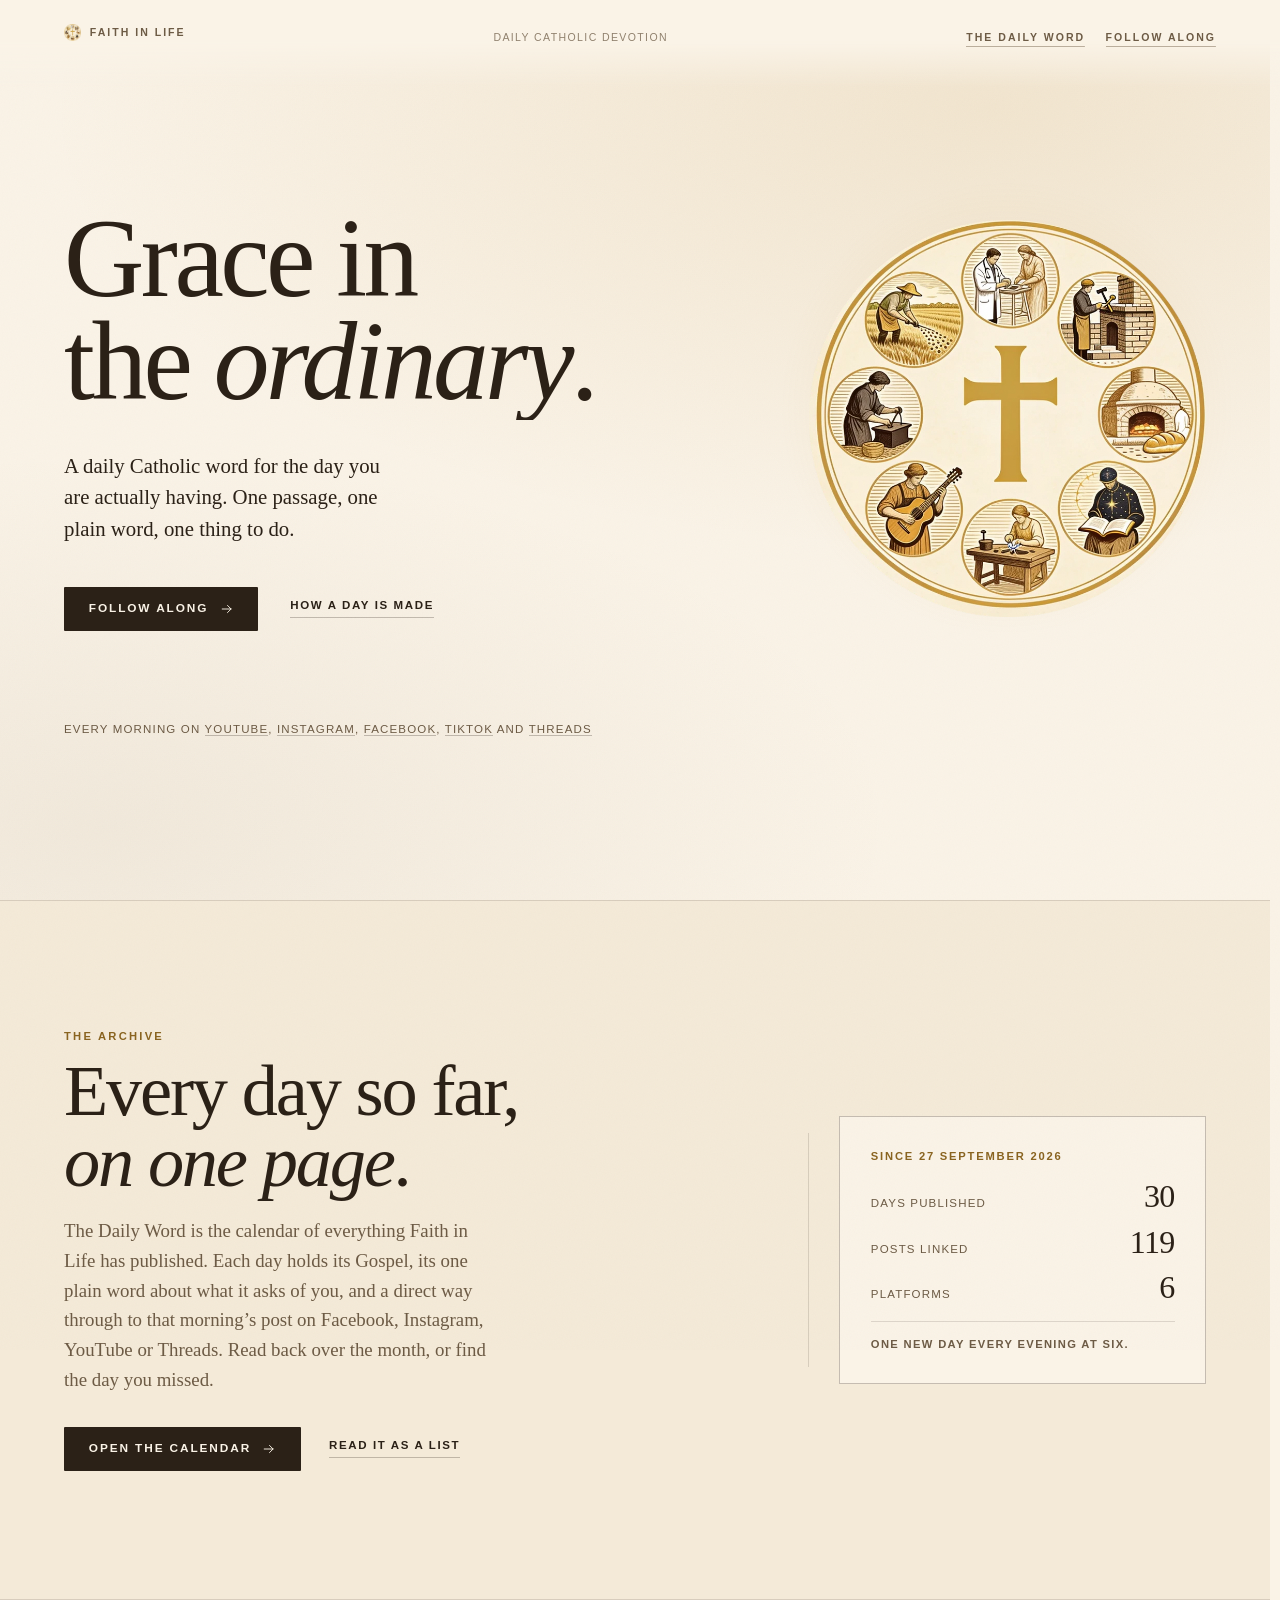
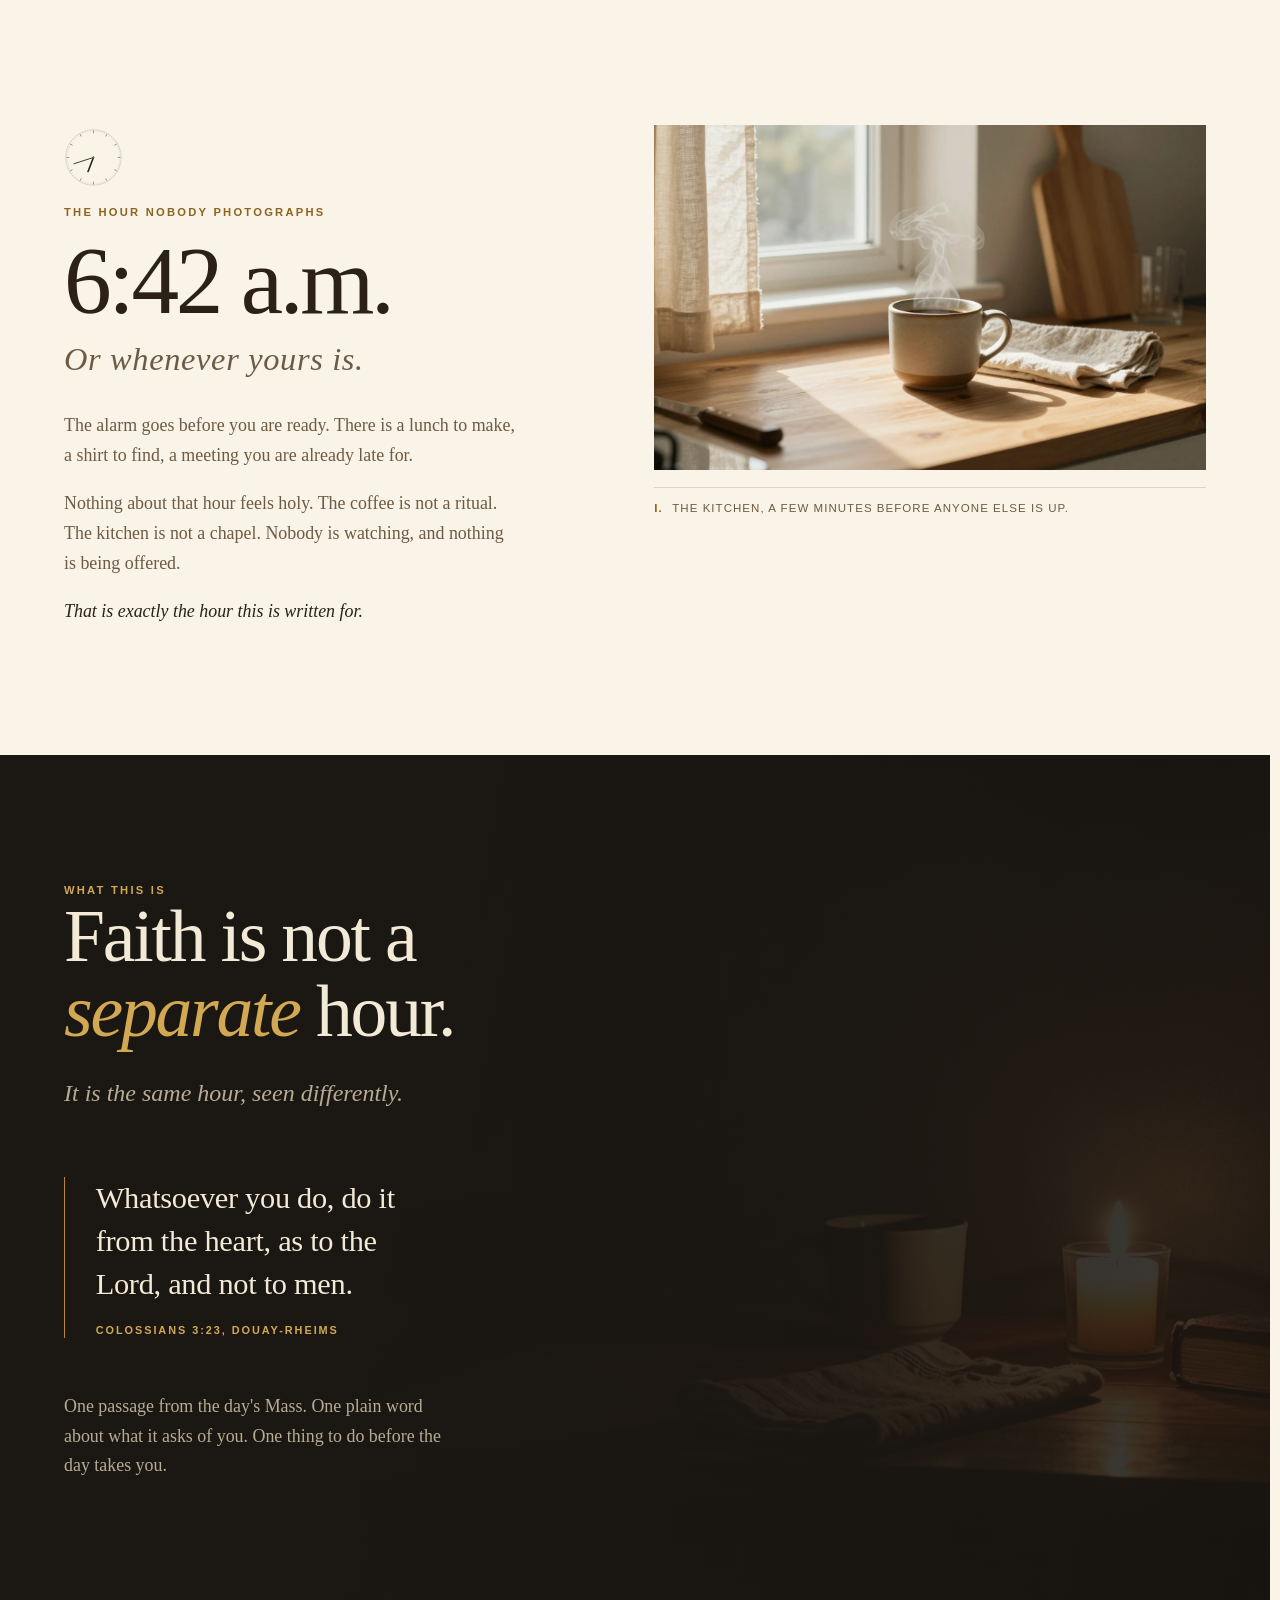
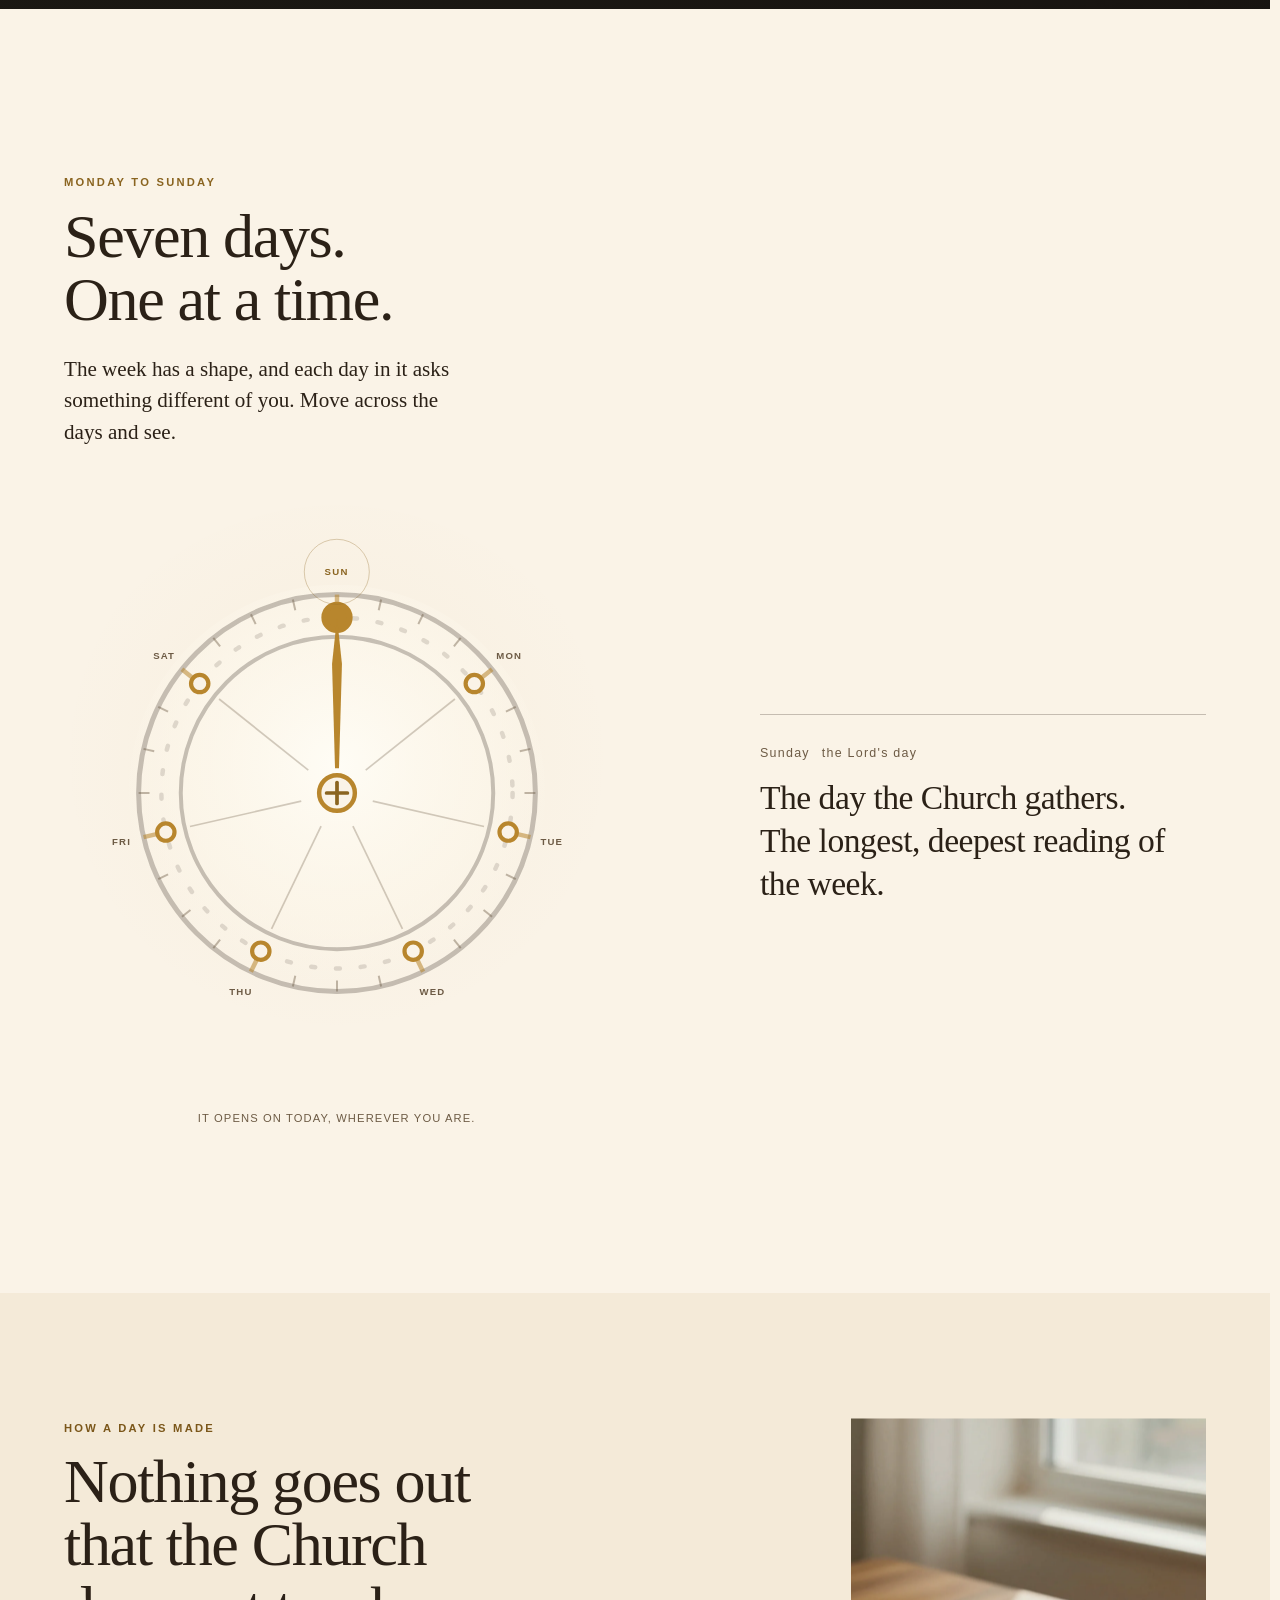
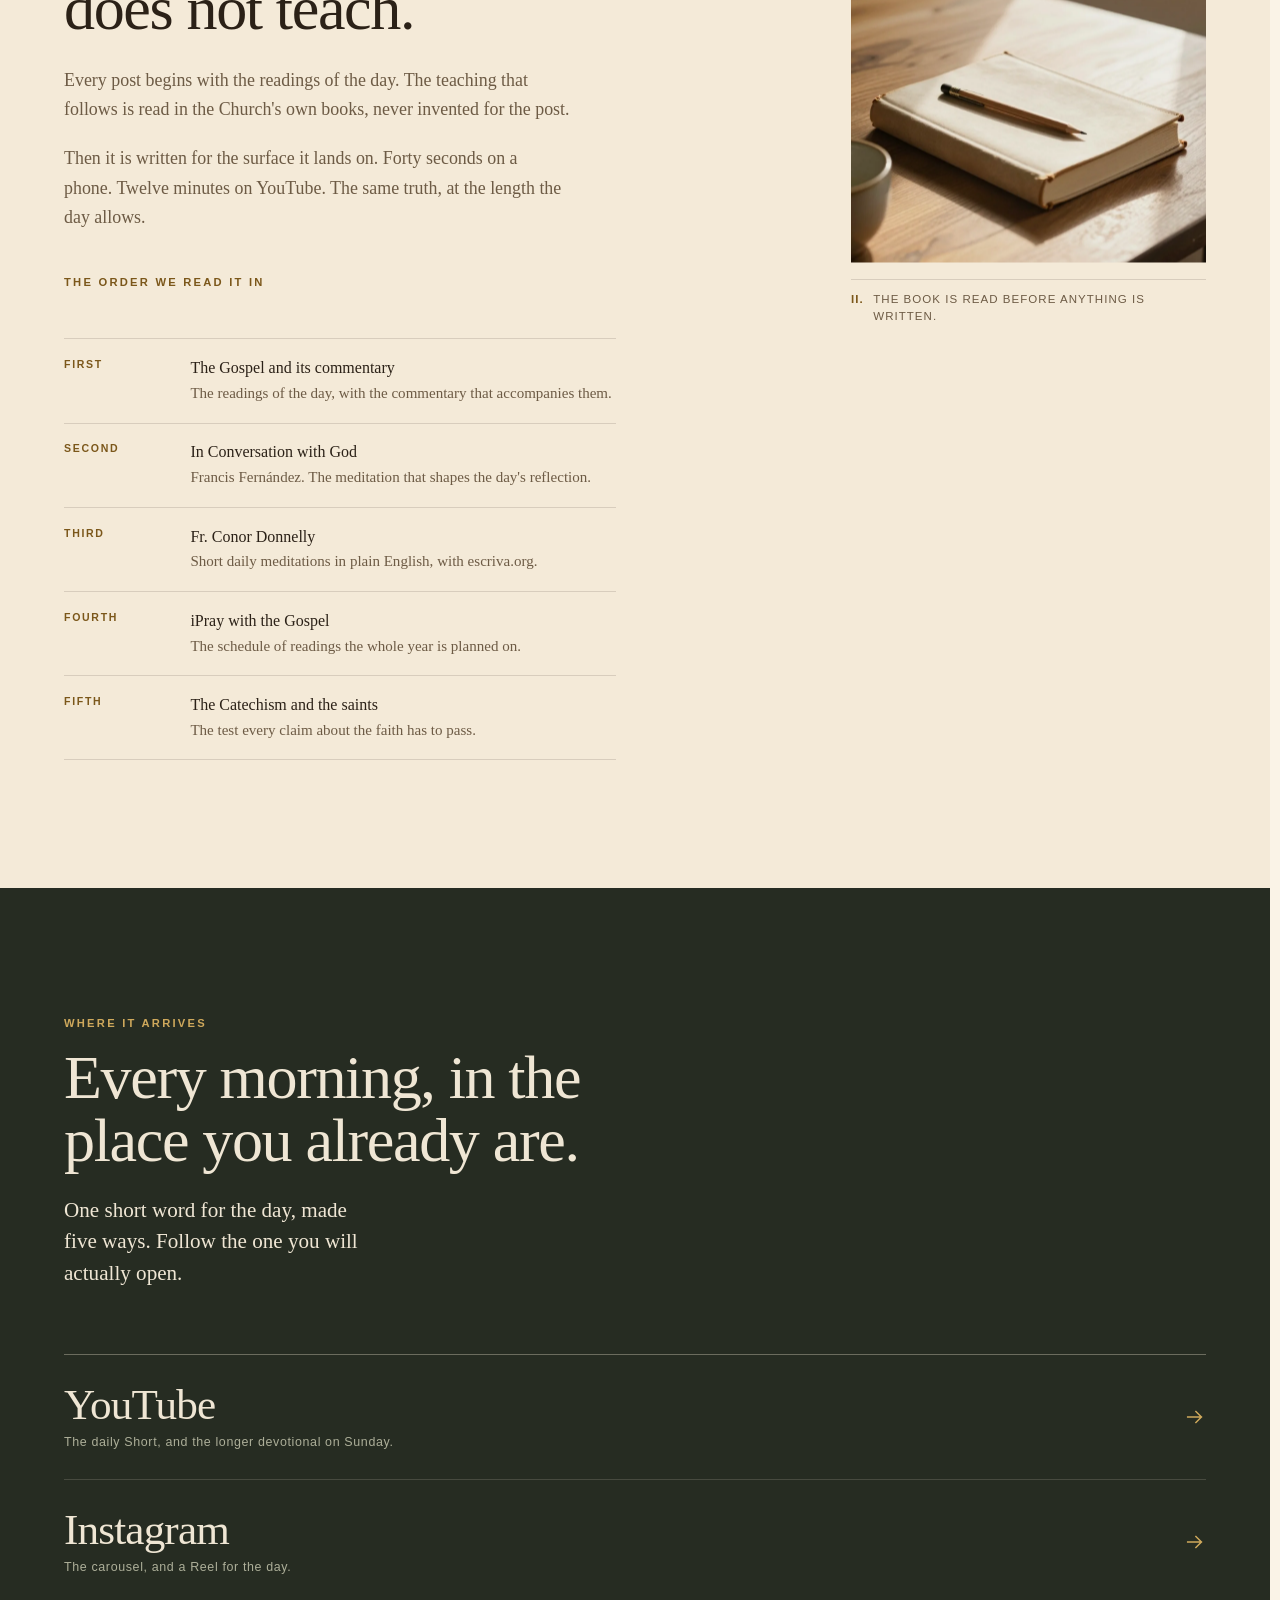
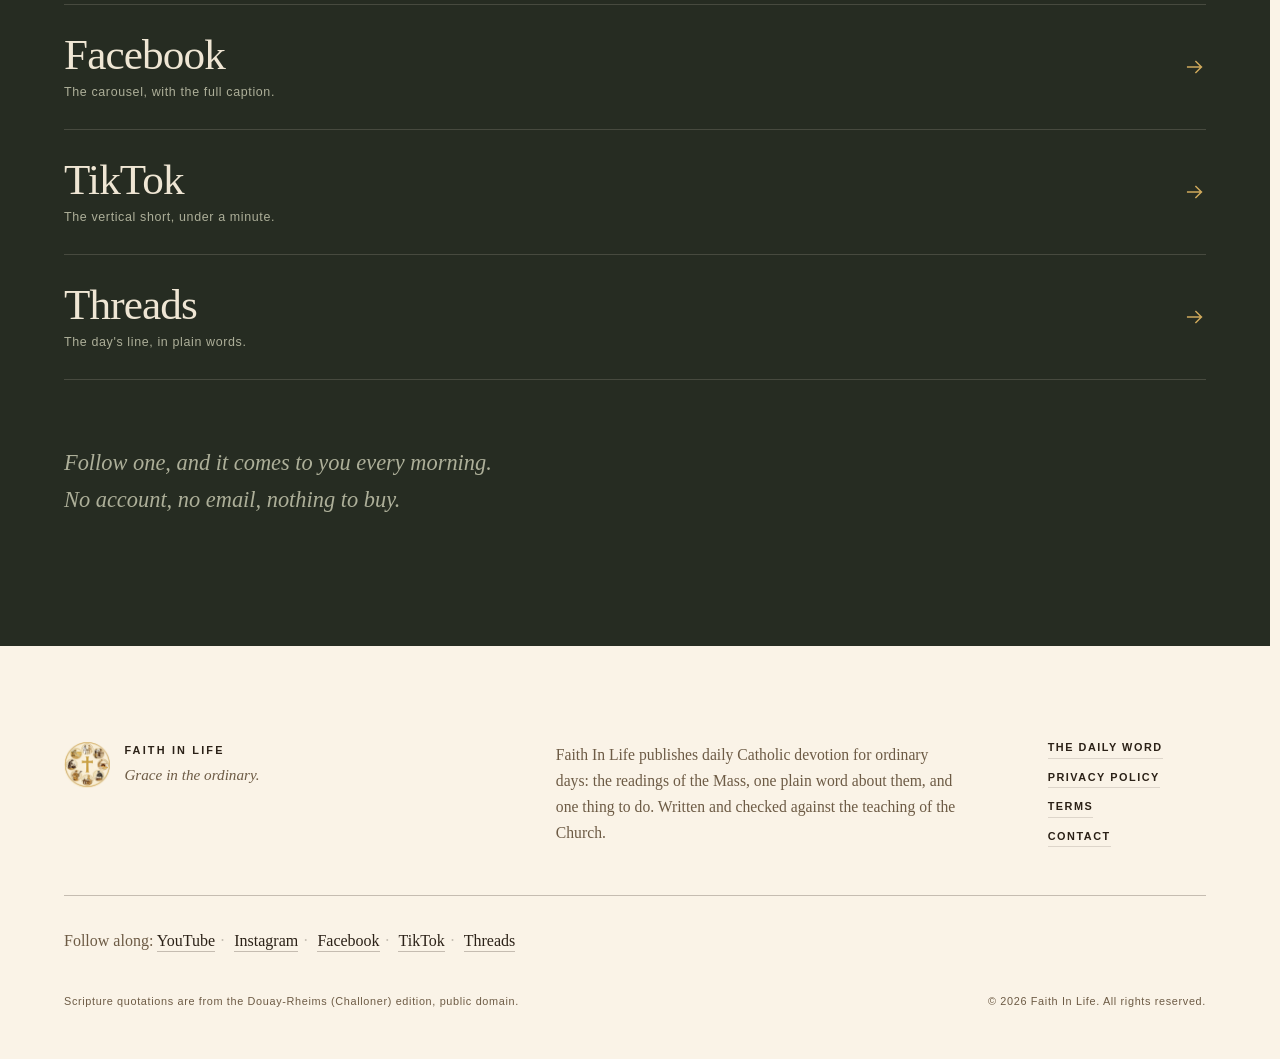
==== index.html @ 42c840c9 "Refresh The Daily Word archive" ====
<!DOCTYPE html>
<html lang="en">
<head>
<meta charset="utf-8">
<meta name="viewport" content="width=device-width, initial-scale=1">
<title>Faith In Life — Grace in the ordinary</title>
<meta name="description" content="Faith In Life publishes daily Catholic devotion for ordinary days: one passage from the Mass, one plain word about it, and one thing to do. On YouTube, Instagram, Facebook, TikTok and Threads.">
<link rel="canonical" href="https://faithinlife.netlify.app/">
<meta name="theme-color" content="#faf3e7">
<meta name="color-scheme" content="light">

<meta property="og:type" content="website">
<meta property="og:site_name" content="Faith In Life">
<meta property="og:title" content="Faith In Life — Grace in the ordinary">
<meta property="og:description" content="One passage from the day's Mass, one plain word about it, one thing to do before the day takes you.">
<meta property="og:url" content="https://faithinlife.netlify.app/">
<meta property="og:image" content="https://faithinlife.netlify.app/assets/og.jpg">
<meta property="og:image:width" content="1200">
<meta property="og:image:height" content="630">
<meta property="og:image:alt" content="A stoneware mug on a wooden kitchen counter at first light.">
<meta name="twitter:card" content="summary_large_image">

<link rel="icon" href="assets/seal-64.png" sizes="64x64" type="image/png">
<link rel="apple-touch-icon" href="assets/apple-touch-180.png">

<link rel="stylesheet" href="scrollcraft.css">
<link rel="stylesheet" href="site.css?v=8">

<script type="application/ld+json">
{
  "@context": "https://schema.org",
  "@type": "Organization",
  "name": "Faith In Life",
  "url": "https://faithinlife.netlify.app/",
  "description": "Daily Catholic devotional content: one passage from the Mass, one plain word about it, and one thing to do.",
  "email": "catholicfaithinlife@gmail.com",
  "slogan": "Grace in the ordinary.",
  "sameAs": [
    "https://www.youtube.com/@faithinlife-u2r5i",
    "https://www.instagram.com/catholicfaithinlife",
    "https://www.facebook.com/1256469087558927",
    "https://www.tiktok.com/@faithinlife76",
    "https://www.threads.com/@catholicfaithinlife"
  ]
}
</script>
<noscript><style id="no-js-fallback">[data-sc-in],[data-sc-stagger] > *{opacity:1 !important;transform:none !important}</style></noscript>
</head>
<body>

<a class="skip" href="#main">Skip to the content</a>

<!-- seal, defined once ---------------------------------------------------- -->
<svg width="0" height="0" aria-hidden="true" focusable="false" style="position:absolute">
  <defs>
    <symbol id="fil-arrow" viewBox="0 0 24 24">
      <path d="M4 12h15M13 6l6 6-6 6" fill="none" stroke="currentColor" stroke-width="1.6" stroke-linecap="square"/>
    </symbol>
  </defs>
</svg>

<!-- folio ----------------------------------------------------------------- -->
<header class="folio">
  <a class="folio__mark" href="#top">
    <img src="assets/seal.webp" width="768" height="768" alt="" decoding="async">
    Faith in Life
  </a>
  <p class="folio__chapter" aria-live="polite">
    <span data-chnum></span>
    <span data-chname>Daily Catholic devotion</span>
  </p>
  <div class="folio__links">
    <a class="folio__cta" href="archive.html">The Daily Word</a>
    <a class="folio__cta" href="#channels">Follow along</a>
  </div>
</header>

<div class="sc-grain" aria-hidden="true"></div>

<main id="main">

  <!-- ============================================ title page ============= -->
  <section class="title" id="top" data-chapter data-chnum="" data-chname="Daily Catholic devotion" data-ground="paper">

    <div class="title__inner">
      <h1>
        <span class="ln"><span>Grace in</span></span>
        <span class="ln"><span>the <em>ordinary</em>.</span></span>
      </h1>
      <p class="title__lede">A daily Catholic word for the day you are actually having. One passage, one plain word, one thing to do.</p>
      <div class="title__acts">
        <a class="btn" href="#channels">Follow along
          <svg viewBox="0 0 24 24" aria-hidden="true"><use href="#fil-arrow"/></svg>
        </a>
        <a class="link" href="#made">How a day is made</a>
      </div>
      <p class="title__foot">
        Every morning on <a href="https://www.youtube.com/@faithinlife-u2r5i" target="_blank" rel="noopener">YouTube</a>,
        <a href="https://www.instagram.com/catholicfaithinlife" target="_blank" rel="noopener">Instagram</a>,
        <a href="https://www.facebook.com/1256469087558927" target="_blank" rel="noopener">Facebook</a>,
        <a href="https://www.tiktok.com/@faithinlife76" target="_blank" rel="noopener">TikTok</a>
        and <a href="https://www.threads.com/@catholicfaithinlife" target="_blank" rel="noopener">Threads</a>
      </p>
    <div class="seal" aria-hidden="true">
      <img src="assets/seal.webp" width="768" height="768" alt="" decoding="async">
    </div>
    </div>
  </section>

  <!-- ============================================ the daily word ========= -->
  <section class="ch arch-band" id="dailyword" data-chapter data-chnum="" data-chname="The Daily Word" data-ground="paper">
    <div class="wrap">
      <div class="arch-band__grid">
        <div class="arch-band__copy">
          <p class="eyebrow">The archive</p>
          <h2 class="arch-band__title">Every day so far,<br><em>on one page</em>.</h2>
          <p class="arch-band__lede">
            The Daily Word is the calendar of everything Faith in Life has published.
            Each day holds its Gospel, its one plain word about what it asks of you, and a
            direct way through to that morning&rsquo;s post on Facebook, Instagram, YouTube or
            Threads. Read back over the month, or find the day you missed.
          </p>
          <div class="arch-band__acts">
            <a class="btn" href="archive.html">Open the calendar
              <svg viewBox="0 0 24 24" aria-hidden="true"><use href="#fil-arrow"/></svg>
            </a>
            <a class="link" href="archive.html#list">Read it as a list</a>
          </div>
        </div>
        <aside class="arch-band__card" aria-label="The Daily Word at a glance">
          <p class="arch-band__cardtop">Since 27 September 2026</p>
          <dl class="arch-band__stats">
            <div><dt>Days published</dt><dd data-arch-days>30</dd></div>
            <div><dt>Posts linked</dt><dd data-arch-posts>119</dd></div>
            <div><dt>Platforms</dt><dd>6</dd></div>
          </dl>
          <p class="arch-band__cardfoot">One new day every evening at six.</p>
        </aside>
      </div>
    </div>
  </section>

  <!-- ============================================ I · the morning ======== -->
  <section class="ch ch1 ch--paper" id="morning" data-sc-act="flow" data-chapter data-chnum="I" data-chname="The morning" data-ground="paper">
    <div class="wrap">
      <div class="grid">
        <div class="ch1__copy">
          <div class="ch1__clock" data-sc-in>
            <svg class="clock" viewBox="0 0 100 100" role="img" aria-label="A clock showing twenty-two minutes to seven">
              <circle class="clock__face" cx="50" cy="50" r="47.2"/>
              <g class="clock__ticks">
                <line x1="54.81" y1="4.25" x2="54.58" y2="6.44"/><line x1="59.56" y1="5.01" x2="59.11" y2="7.16"/><line x1="64.21" y1="6.25" x2="63.53" y2="8.34"/><line x1="68.71" y1="7.98" x2="67.82" y2="9.99"/><line x1="77.04" y1="12.79" x2="75.74" y2="14.57"/><line x1="80.78" y1="15.82" x2="79.31" y2="17.45"/><line x1="84.18" y1="19.22" x2="82.55" y2="20.69"/><line x1="87.21" y1="22.96" x2="85.43" y2="24.26"/><line x1="92.02" y1="31.29" x2="90.01" y2="32.18"/><line x1="93.75" y1="35.79" x2="91.66" y2="36.47"/><line x1="94.99" y1="40.44" x2="92.84" y2="40.89"/><line x1="95.75" y1="45.19" x2="93.56" y2="45.42"/><line x1="95.75" y1="54.81" x2="93.56" y2="54.58"/><line x1="94.99" y1="59.56" x2="92.84" y2="59.11"/><line x1="93.75" y1="64.21" x2="91.66" y2="63.53"/><line x1="92.02" y1="68.71" x2="90.01" y2="67.82"/><line x1="87.21" y1="77.04" x2="85.43" y2="75.74"/><line x1="84.18" y1="80.78" x2="82.55" y2="79.31"/><line x1="80.78" y1="84.18" x2="79.31" y2="82.55"/><line x1="77.04" y1="87.21" x2="75.74" y2="85.43"/><line x1="68.71" y1="92.02" x2="67.82" y2="90.01"/><line x1="64.21" y1="93.75" x2="63.53" y2="91.66"/><line x1="59.56" y1="94.99" x2="59.11" y2="92.84"/><line x1="54.81" y1="95.75" x2="54.58" y2="93.56"/><line x1="45.19" y1="95.75" x2="45.42" y2="93.56"/><line x1="40.44" y1="94.99" x2="40.89" y2="92.84"/><line x1="35.79" y1="93.75" x2="36.47" y2="91.66"/><line x1="31.29" y1="92.02" x2="32.18" y2="90.01"/><line x1="22.96" y1="87.21" x2="24.26" y2="85.43"/><line x1="19.22" y1="84.18" x2="20.69" y2="82.55"/><line x1="15.82" y1="80.78" x2="17.45" y2="79.31"/><line x1="12.79" y1="77.04" x2="14.57" y2="75.74"/><line x1="7.98" y1="68.71" x2="9.99" y2="67.82"/><line x1="6.25" y1="64.21" x2="8.34" y2="63.53"/><line x1="5.01" y1="59.56" x2="7.16" y2="59.11"/><line x1="4.25" y1="54.81" x2="6.44" y2="54.58"/><line x1="4.25" y1="45.19" x2="6.44" y2="45.42"/><line x1="5.01" y1="40.44" x2="7.16" y2="40.89"/><line x1="6.25" y1="35.79" x2="8.34" y2="36.47"/><line x1="7.98" y1="31.29" x2="9.99" y2="32.18"/><line x1="12.79" y1="22.96" x2="14.57" y2="24.26"/><line x1="15.82" y1="19.22" x2="17.45" y2="20.69"/><line x1="19.22" y1="15.82" x2="20.69" y2="17.45"/><line x1="22.96" y1="12.79" x2="24.26" y2="14.57"/><line x1="31.29" y1="7.98" x2="32.18" y2="9.99"/><line x1="35.79" y1="6.25" x2="36.47" y2="8.34"/><line x1="40.44" y1="5.01" x2="40.89" y2="7.16"/><line x1="45.19" y1="4.25" x2="45.42" y2="6.44"/>
              </g>
              <g class="clock__majors">
                <line x1="50.00" y1="4.00" x2="50.00" y2="8.80"/><line x1="73.00" y1="10.16" x2="70.60" y2="14.32"/><line x1="89.84" y1="27.00" x2="85.68" y2="29.40"/><line x1="96.00" y1="50.00" x2="91.20" y2="50.00"/><line x1="89.84" y1="73.00" x2="85.68" y2="70.60"/><line x1="73.00" y1="89.84" x2="70.60" y2="85.68"/><line x1="50.00" y1="96.00" x2="50.00" y2="91.20"/><line x1="27.00" y1="89.84" x2="29.40" y2="85.68"/><line x1="10.16" y1="73.00" x2="14.32" y2="70.60"/><line x1="4.00" y1="50.00" x2="8.80" y2="50.00"/><line x1="10.16" y1="27.00" x2="14.32" y2="29.40"/><line x1="27.00" y1="10.16" x2="29.40" y2="14.32"/>
              </g>
              <line class="clock__hour" x1="50" y1="50" x2="40.86" y2="73.81"/>
              <line class="clock__min" x1="50" y1="50" x2="17.19" y2="60.66"/>
              <circle class="clock__pin" cx="50" cy="50" r="1.5"/>
            </svg>
          </div>
          <p class="eyebrow" data-sc-in>The hour nobody photographs</p>
          <h2>6:42 a.m.<small>Or whenever yours is.</small></h2>
          <div class="ch1__body prose" data-sc-in data-sc-stagger="90">
            <p>The alarm goes before you are ready. There is a lunch to make, a shirt to find, a meeting you are already late for.</p>
            <p>Nothing about that hour feels holy. The coffee is not a ritual. The kitchen is not a chapel. Nobody is watching, and nothing is being offered.</p>
            <p><strong>That is exactly the hour this is written for.</strong></p>
          </div>
        </div>

        <figure class="ch1__fig" data-sc-in>
          <div class="plate plate--wide" data-sc-parallax="-0.06">
            <img src="assets/ch1-morning.webp" alt="A stoneware mug of coffee on a worn wooden kitchen counter at first light, a folded linen cloth beside it." width="1920" height="1080" loading="lazy" decoding="async">
          </div>
          <figcaption><b>i.</b> The kitchen, a few minutes before anyone else is up.</figcaption>
        </figure>
      </div>
    </div>
  </section>

  <!-- ============================================ II · the turn ========== -->
  <section class="ch ch--ink ch2" id="turn" data-chapter data-chnum="II" data-chname="The turn" data-ground="ink">
    <div class="ch2__bg" aria-hidden="true">
      <img class="ch2__still" src="assets/ch2-night.webp" width="1600" height="900" alt="" decoding="async">
      <video class="ch2__loop" autoplay muted loop playsinline preload="metadata"
             poster="assets/ch2-night.webp" tabindex="-1">
        <source src="assets/ch2-night.mp4" type="video/mp4">
      </video>
    </div>
    <div class="wrap">
      <div class="ch2__inner">
        <p class="eyebrow" data-sc-in>What this is</p>
        <h2 data-sc-in>Faith is not a <em>separate</em> hour.</h2>
        <p class="ch2__turn" data-sc-in>It is the same hour, seen differently.</p>

        <blockquote data-sc-in>
          <p>Whatsoever you do, do it from the heart, as to the Lord, and not to men.</p>
          <cite>Colossians 3:23, Douay-Rheims</cite>
        </blockquote>

        <p class="ch2__what" data-sc-in>One passage from the day's Mass. One plain word about what it asks of you. One thing to do before the day takes you.</p>
      </div>
    </div>
  </section>

  <!-- ============================================ III · the week (peak) === -->
  <section class="ch3" id="week" data-chapter data-chnum="III" data-chname="The week" data-ground="paper">
    <div class="wrap">
      <div class="ch3__head">
        <p class="eyebrow" data-sc-in>Monday to Sunday</p>
        <h2 class="h2" data-sc-in>Seven days. One at a time.</h2>
        <p class="lede" data-sc-in>The week has a shape, and each day in it asks something different of you. Move across the days and see.</p>
      </div>

      <div class="week">
        <div class="rose" data-rose>
          <svg viewBox="0 0 100 100" aria-hidden="true" focusable="false">
            <defs>
              <radialGradient id="rosePaper" cx="50%" cy="43%" r="53%">
                <stop offset="0" stop-color="#fffdf6" stop-opacity="0.97"/>
                <stop offset="0.66" stop-color="#fdf8ec" stop-opacity="0.62"/>
                <stop offset="1" stop-color="#fdf8ec" stop-opacity="0"/>
              </radialGradient>
            </defs>

            <circle cx="50" cy="50" r="42" fill="url(#rosePaper)"/>

            <circle class="rose__ring" cx="50" cy="50" r="40"/>
            <g class="rose__ticks"><line x1="58.90" y1="11.00" x2="58.41" y2="13.15"/><line x1="67.36" y1="13.96" x2="66.40" y2="15.94"/><line x1="74.94" y1="18.73" x2="73.57" y2="20.45"/><line x1="86.04" y1="32.64" x2="84.06" y2="33.60"/><line x1="89.00" y1="41.10" x2="86.85" y2="41.59"/><line x1="90.00" y1="50.00" x2="87.80" y2="50.00"/><line x1="86.04" y1="67.36" x2="84.06" y2="66.40"/><line x1="81.27" y1="74.94" x2="79.55" y2="73.57"/><line x1="74.94" y1="81.27" x2="73.57" y2="79.55"/><line x1="58.90" y1="89.00" x2="58.41" y2="86.85"/><line x1="50.00" y1="90.00" x2="50.00" y2="87.80"/><line x1="41.10" y1="89.00" x2="41.59" y2="86.85"/><line x1="25.06" y1="81.27" x2="26.43" y2="79.55"/><line x1="18.73" y1="74.94" x2="20.45" y2="73.57"/><line x1="13.96" y1="67.36" x2="15.94" y2="66.40"/><line x1="10.00" y1="50.00" x2="12.20" y2="50.00"/><line x1="11.00" y1="41.10" x2="13.15" y2="41.59"/><line x1="13.96" y1="32.64" x2="15.94" y2="33.60"/><line x1="25.06" y1="18.73" x2="26.43" y2="20.45"/><line x1="32.64" y1="13.96" x2="33.60" y2="15.94"/><line x1="41.10" y1="11.00" x2="41.59" y2="13.15"/></g>
            <g class="rose__dayticks"><line x1="50.00" y1="10.00" x2="50.00" y2="13.60"/><line x1="81.27" y1="25.06" x2="78.46" y2="27.30"/><line x1="89.00" y1="58.90" x2="85.49" y2="58.10"/><line x1="67.36" y1="86.04" x2="65.79" y2="82.80"/><line x1="32.64" y1="86.04" x2="34.21" y2="82.80"/><line x1="11.00" y1="58.90" x2="14.51" y2="58.10"/><line x1="18.73" y1="25.06" x2="21.54" y2="27.30"/></g>

            <circle class="rose__inner" cx="50" cy="50" r="31.5"/>
            <g class="rose__spokes"><line x1="50.00" y1="42.60" x2="50.00" y2="19.60"/><line x1="55.79" y1="45.39" x2="73.77" y2="31.05"/><line x1="57.21" y1="51.65" x2="79.64" y2="56.76"/><line x1="53.21" y1="56.67" x2="63.19" y2="77.39"/><line x1="46.79" y1="56.67" x2="36.81" y2="77.39"/><line x1="42.79" y1="51.65" x2="20.36" y2="56.76"/><line x1="44.21" y1="45.39" x2="26.23" y2="31.05"/></g>

            <circle class="rose__track" cx="50" cy="50" r="35.4"/>
            <circle class="rose__arc" data-arc cx="50" cy="50" r="35.4" stroke-dasharray="0 222.42"/>
            <g class="rose__nodes"><circle class="rose__node is-on" data-node="0" cx="50.00" cy="14.60" r="1.75"/><circle class="rose__node" data-node="1" cx="77.68" cy="27.93" r="1.75"/><circle class="rose__node is-on" data-node="2" cx="84.51" cy="57.88" r="1.75"/><circle class="rose__node" data-node="3" cx="65.36" cy="81.89" r="1.75"/><circle class="rose__node" data-node="4" cx="34.64" cy="81.89" r="1.75"/><circle class="rose__node" data-node="5" cx="15.49" cy="57.88" r="1.75"/><circle class="rose__node" data-node="6" cx="22.32" cy="27.93" r="1.75"/></g>

            <g class="rose__hand" data-hand>
              <polygon class="rose__needle" points="50,14.6 51,24 50.4,45 49.6,45 49,24"/>
              <circle class="rose__hub" cx="50" cy="50" r="3.6"/>
              <g class="rose__hubcross">
                <line x1="50" y1="47.9" x2="50" y2="52.1"/>
                <line x1="47.9" y1="50" x2="52.1" y2="50"/>
              </g>
            </g>
          </svg>

          <button class="rose__day" data-day="0" style="left:50.0%;top:5.5%" aria-pressed="false">Sun</button>
          <button class="rose__day" data-day="1" style="left:84.79%;top:22.25%" aria-pressed="false">Mon</button>
          <button class="rose__day" data-day="2" style="left:93.38%;top:59.9%" aria-pressed="false">Tue</button>
          <button class="rose__day" data-day="3" style="left:69.31%;top:90.09%" aria-pressed="false">Wed</button>
          <button class="rose__day" data-day="4" style="left:30.69%;top:90.09%" aria-pressed="false">Thu</button>
          <button class="rose__day" data-day="5" style="left:6.62%;top:59.9%" aria-pressed="false">Fri</button>
          <button class="rose__day" data-day="6" style="left:15.21%;top:22.25%" aria-pressed="false">Sat</button>

        </div>

        <p class="rose__note" data-rose-note>It opens on today, wherever you are.</p>

        <div class="week-row" role="group" aria-label="Day of the week">
          <button data-day="0" aria-pressed="true">Sun</button>
          <button data-day="1" aria-pressed="false">Mon</button>
          <button data-day="2" aria-pressed="false">Tue</button>
          <button data-day="3" aria-pressed="false">Wed</button>
          <button data-day="4" aria-pressed="false">Thu</button>
          <button data-day="5" aria-pressed="false">Fri</button>
          <button data-day="6" aria-pressed="false">Sat</button>
        </div>

        <div class="day">
          <p class="day__name"><span data-day-name>Sunday</span> <span data-day-tag>the Lord's day</span></p>
          <p class="day__line" data-day-line aria-live="polite">The day the Church gathers. The longest, deepest reading of the week.</p>
        </div>
      </div>
    </div>
  </section>

  <!-- ============================================ IV · the making ======== -->
  <section class="ch ch--linen" id="made" data-sc-act="flow" data-chapter data-chnum="IV" data-chname="The making" data-ground="paper">
    <div class="wrap">
      <div class="grid">
        <div class="ch4__copy">
          <p class="eyebrow" data-sc-in>How a day is made</p>
          <h2 class="h2" data-sc-in>Nothing goes out that the Church does not teach.</h2>
          <div class="prose" data-sc-in data-sc-stagger="90" style="margin-top:1.6rem">
            <p>Every post begins with the readings of the day. The teaching that follows is read in the Church's own books, never invented for the post.</p>
            <p>Then it is written for the surface it lands on. Forty seconds on a phone. Twelve minutes on YouTube. The same truth, at the length the day allows.</p>
          </div>

          <h3 class="eyebrow" data-sc-in style="margin-top:2.6rem">The order we read it in</h3>
          <ol class="sources" data-sc-in data-sc-stagger="70">
            <li>
              <span class="ord">First</span>
              <span class="what"><b>The Gospel and its commentary</b><span>The readings of the day, with the commentary that accompanies them.</span></span>
            </li>
            <li>
              <span class="ord">Second</span>
              <span class="what"><b>In Conversation with God</b><span>Francis Fernández. The meditation that shapes the day's reflection.</span></span>
            </li>
            <li>
              <span class="ord">Third</span>
              <span class="what"><b>Fr. Conor Donnelly</b><span>Short daily meditations in plain English, with escriva.org.</span></span>
            </li>
            <li>
              <span class="ord">Fourth</span>
              <span class="what"><b>iPray with the Gospel</b><span>The schedule of readings the whole year is planned on.</span></span>
            </li>
            <li>
              <span class="ord">Fifth</span>
              <span class="what"><b>The Catechism and the saints</b><span>The test every claim about the faith has to pass.</span></span>
            </li>
          </ol>
        </div>

        <figure class="ch4__fig" data-sc-in>
          <div class="plate plate--tall" data-sc-parallax="-0.05">
            <img src="assets/ch4-book.webp" alt="A closed leather-bound book on a wooden table with a ribbon marker and a pencil laid across it." width="1080" height="1350" loading="lazy" decoding="async">
          </div>
          <figcaption><b>ii.</b> The book is read before anything is written.</figcaption>
        </figure>
      </div>
    </div>
  </section>

  <!-- ============================================ V · where it arrives === -->
  <section class="ch ch--olive" id="channels" data-chapter data-chnum="V" data-chname="Channels" data-ground="olive">
    <div class="wrap">
      <p class="eyebrow" data-sc-in>Where it arrives</p>
      <h2 class="h2" data-sc-in>Every morning, in the place you already are.</h2>
      <p class="lede" data-sc-in>One short word for the day, made five ways. Follow the one you will actually open.</p>

      <ul class="channels">
        <li>
          <a href="https://www.youtube.com/@faithinlife-u2r5i" target="_blank" rel="noopener">
            <span class="cname">YouTube</span>
            <svg class="arrow" viewBox="0 0 24 24" aria-hidden="true"><use href="#fil-arrow"/></svg>
            <span class="cwhat">The daily Short, and the longer devotional on Sunday.</span>
          </a>
        </li>
        <li>
          <a href="https://www.instagram.com/catholicfaithinlife" target="_blank" rel="noopener">
            <span class="cname">Instagram</span>
            <svg class="arrow" viewBox="0 0 24 24" aria-hidden="true"><use href="#fil-arrow"/></svg>
            <span class="cwhat">The carousel, and a Reel for the day.</span>
          </a>
        </li>
        <li>
          <a href="https://www.facebook.com/1256469087558927" target="_blank" rel="noopener">
            <span class="cname">Facebook</span>
            <svg class="arrow" viewBox="0 0 24 24" aria-hidden="true"><use href="#fil-arrow"/></svg>
            <span class="cwhat">The carousel, with the full caption.</span>
          </a>
        </li>
        <li>
          <a href="https://www.tiktok.com/@faithinlife76" target="_blank" rel="noopener">
            <span class="cname">TikTok</span>
            <svg class="arrow" viewBox="0 0 24 24" aria-hidden="true"><use href="#fil-arrow"/></svg>
            <span class="cwhat">The vertical short, under a minute.</span>
          </a>
        </li>
        <li>
          <a href="https://www.threads.com/@catholicfaithinlife" target="_blank" rel="noopener">
            <span class="cname">Threads</span>
            <svg class="arrow" viewBox="0 0 24 24" aria-hidden="true"><use href="#fil-arrow"/></svg>
            <span class="cwhat">The day's line, in plain words.</span>
          </a>
        </li>
      </ul>

      <p class="ch5__close" data-sc-in>Follow one, and it comes to you every morning. No account, no email, nothing to buy.</p>
    </div>
  </section>

</main>

<!-- ============================================ colophon ================= -->
<footer class="colophon" data-chapter data-chnum="Colophon" data-chname="" data-ground="paper">
  <div class="wrap">
    <div class="colophon__top">
      <div class="colophon__brand">
        <img src="assets/seal.webp" width="768" height="768" alt="" decoding="async">
        <p>Faith In Life<small>Grace in the ordinary.</small></p>
      </div>
      <p class="colophon__about">Faith In Life publishes daily Catholic devotion for ordinary days: the readings of the Mass, one plain word about them, and one thing to do. Written and checked against the teaching of the Church.</p>
      <nav class="colophon__nav" aria-label="Site">
        <a href="archive.html">The Daily Word</a>
        <a href="https://faithinlife.netlify.app/privacy.html">Privacy Policy</a>
        <a href="https://faithinlife.netlify.app/terms.html">Terms</a>
        <a href="mailto:catholicfaithinlife@gmail.com">Contact</a>
      </nav>
    </div>

    <p class="follow-line">
      Follow along:
      <a href="https://www.youtube.com/@faithinlife-u2r5i" target="_blank" rel="noopener">YouTube</a><span class="sep">·</span>
      <a href="https://www.instagram.com/catholicfaithinlife" target="_blank" rel="noopener">Instagram</a><span class="sep">·</span>
      <a href="https://www.facebook.com/1256469087558927" target="_blank" rel="noopener">Facebook</a><span class="sep">·</span>
      <a href="https://www.tiktok.com/@faithinlife76" target="_blank" rel="noopener">TikTok</a><span class="sep">·</span>
      <a href="https://www.threads.com/@catholicfaithinlife" target="_blank" rel="noopener">Threads</a>
    </p>

    <div class="fine">
      <p>Scripture quotations are from the Douay-Rheims (Challoner) edition, public domain.</p>
      <p>© 2026 Faith In Life. All rights reserved.</p>
    </div>
  </div>
</footer>

<script src="scrollcraft.js"></script>
<script src="site.js?v=8"></script>
</body>
</html>
---- scrollcraft.css ----
/* ============================================================================
   scrollcraft.css: the taste floor
   ----------------------------------------------------------------------------
   Two layers, and the split matters:

     TOKENS   what you override per brand. Colour roles, the type ramp, the
              spacing scale, elevation, motion. A brand is ~12 values.
     DEVICES  what the engine drives. Do not restyle these to taste; they are
              the mechanism. Style your own markup instead.

   Nothing here draws a "component". There are no card, badge, or pill classes,
   because a stylesheet that ships those is how every page built on it ends up
   with the same shapes. You get a floor and a vocabulary; the composition is
   yours.
   ========================================================================== */

/* ---------------------------------------------------------------- tokens -- */
:root {
  /* --- colour roles. Override these six and the page is rebranded. -------- */
  --sc-canvas:      #08090b;   /* the page ground. Drift interpolates this.   */
  --sc-surface:     #101217;   /* anything raised off the ground             */
  --sc-ink:         #f4f2ef;   /* primary text                               */
  --sc-ink-soft:    #9a9ba1;   /* secondary text. Tinted, never flat gray.   */
  --sc-accent:      #d8ff3e;   /* ONE accent. It owns a region, not confetti. */
  --sc-accent-ink:  #08090b;   /* text that sits on the accent               */

  --sc-hairline:    color-mix(in oklab, var(--sc-ink) 12%, transparent);
  --sc-hairline-strong: color-mix(in oklab, var(--sc-ink) 22%, transparent);

  /* --- type. Two families max. Display carries voice, text carries prose. - */
  --sc-font-display: "Instrument Sans", "Geist", system-ui, sans-serif;
  --sc-font-text:    "Geist", system-ui, sans-serif;
  --sc-font-mono:    "Geist Mono", ui-monospace, monospace;

  /* Fluid ramp. Tracking tightens as size grows because a face set at 6rem
     with 0 tracking reads loose; this is optical correction, not decoration. */
  --sc-t-xs:   clamp(0.75rem, 0.72rem + 0.15vw, 0.82rem);
  --sc-t-sm:   clamp(0.875rem, 0.84rem + 0.18vw, 0.95rem);
  --sc-t-base: clamp(1rem, 0.96rem + 0.22vw, 1.125rem);
  --sc-t-lg:   clamp(1.2rem, 1.1rem + 0.5vw, 1.5rem);
  --sc-t-xl:   clamp(1.6rem, 1.35rem + 1.2vw, 2.25rem);
  --sc-t-2xl:  clamp(2.1rem, 1.6rem + 2.4vw, 3.4rem);
  --sc-t-3xl:  clamp(2.8rem, 1.9rem + 4.2vw, 5rem);
  --sc-t-4xl:  clamp(3.4rem, 1.9rem + 6.6vw, 7.5rem);

  --sc-track-tight:  -0.035em;
  --sc-track-snug:   -0.02em;
  --sc-track-normal: -0.005em;
  --sc-track-wide:    0.08em;

  --sc-leading-none: 0.94;
  --sc-leading-tight: 1.06;
  --sc-leading-body: 1.62;

  --sc-measure: 62ch;

  /* --- space. 4px base: the useful middle steps an 8-only scale misses. --- */
  --sc-1: 0.25rem;  --sc-2: 0.5rem;   --sc-3: 0.75rem;  --sc-4: 1rem;
  --sc-5: 1.5rem;   --sc-6: 2rem;     --sc-7: 3rem;     --sc-8: 4rem;
  --sc-9: 6rem;     --sc-10: 8rem;    --sc-11: 12rem;

  /* Section rhythm is fluid so a phone doesn't inherit desktop air. */
  --sc-section: clamp(4.5rem, 9vw, 11rem);
  --sc-gutter:  clamp(1.25rem, 5vw, 5.5rem);
  --sc-maxw:    82rem;

  /* --- radius. Pick one scale for the page and hold it. ------------------- */
  --sc-r-sm: 6px;  --sc-r-md: 12px;  --sc-r-lg: 20px;  --sc-r-pill: 999px;

  /* --- elevation. Every shadow has an offset AND a soft blur, and is tinted
         to the canvas hue. A zero-offset coloured halo is decoration, not
         depth, so there isn't one here. ---------------------------------- */
  --sc-shadow-color: 220 40% 2%;
  --sc-e1: 0 1px 2px hsl(var(--sc-shadow-color) / 0.28),
           0 2px 6px -1px hsl(var(--sc-shadow-color) / 0.20);
  --sc-e2: 0 2px 4px hsl(var(--sc-shadow-color) / 0.24),
           0 8px 18px -4px hsl(var(--sc-shadow-color) / 0.30);
  --sc-e3: 0 4px 8px hsl(var(--sc-shadow-color) / 0.22),
           0 18px 40px -8px hsl(var(--sc-shadow-color) / 0.38),
           0 48px 90px -24px hsl(var(--sc-shadow-color) / 0.30);

  /* Edge light: a 1px top highlight sells a raised surface better than any
     amount of blur, because real raised things catch light on their lip. */
  --sc-edge: inset 0 1px 0 color-mix(in oklab, var(--sc-ink) 10%, transparent);

  /* --- motion. Built-in CSS easings are too weak for UI. ------------------ */
  --sc-ease-out:    cubic-bezier(0.23, 1, 0.32, 1);
  --sc-ease-in-out: cubic-bezier(0.77, 0, 0.175, 1);
  --sc-ease-drawer: cubic-bezier(0.32, 0.72, 0, 1);
  --sc-d-fast: 160ms;  --sc-d-base: 240ms;  --sc-d-slow: 420ms;

  --sc-z-stage: 1; --sc-z-copy: 20; --sc-z-chrome: 60;
}

/* --------------------------------------------------------------- reset -- */
*, *::before, *::after { box-sizing: border-box; }
html { -webkit-text-size-adjust: 100%; scroll-behavior: smooth; }
@media (prefers-reduced-motion: reduce) { html { scroll-behavior: auto; } }

body {
  margin: 0;
  background: var(--sc-canvas);
  color: var(--sc-ink);
  font-family: var(--sc-font-text);
  font-size: var(--sc-t-base);
  line-height: var(--sc-leading-body);
  letter-spacing: var(--sc-track-normal);
  -webkit-font-smoothing: antialiased;
  text-rendering: optimizeLegibility;
  font-synthesis-weight: none;
  overflow-x: clip;
}
img, video, canvas, svg { display: block; max-width: 100%; }
button, input, select, textarea { font: inherit; color: inherit; }

/* ------------------------------------------------- the browser surfaces --
   The parts you did not draw still carry the design. Selection, caret, focus
   ring, scrollbar and tabular numerals all ship with defaults that belong to no
   design system. Theming them is the cheapest signal that a page was built
   rather than assembled, and it is the step that gets skipped most reliably. */
::selection { background: var(--sc-accent); color: var(--sc-accent-ink); }
:root { caret-color: var(--sc-accent); accent-color: var(--sc-accent); }
:focus-visible {
  outline: 2px solid var(--sc-accent);
  outline-offset: 3px;
  border-radius: var(--sc-r-sm);
}
:where(a) { color: inherit; text-decoration-thickness: 1px; text-underline-offset: 0.22em; }
@supports (scrollbar-color: auto) {
  html { scrollbar-color: color-mix(in oklab, var(--sc-ink) 26%, transparent) transparent; scrollbar-width: thin; }
}
:where(table, .sc-nums, [data-sc-count]) { font-variant-numeric: tabular-nums; }

/* ----------------------------------------------------------- typography -- */
.sc-display {
  font-family: var(--sc-font-display);
  font-weight: 500;
  line-height: var(--sc-leading-none);
  letter-spacing: var(--sc-track-tight);
  text-wrap: balance;
  margin: 0;
}
.sc-display--xl { font-size: var(--sc-t-4xl); }
.sc-display--lg { font-size: var(--sc-t-3xl); }
.sc-display--md { font-size: var(--sc-t-2xl); letter-spacing: var(--sc-track-snug); }
.sc-lede {
  font-size: var(--sc-t-lg);
  line-height: 1.44;
  letter-spacing: var(--sc-track-snug);
  color: var(--sc-ink);
  max-width: 46ch;
  text-wrap: pretty;
  margin: 0;
}
.sc-body { max-width: var(--sc-measure); color: var(--sc-ink-soft); text-wrap: pretty; margin: 0; }
.sc-label {
  font-family: var(--sc-font-mono);
  font-size: var(--sc-t-xs);
  letter-spacing: var(--sc-track-wide);
  text-transform: uppercase;
  color: var(--sc-ink-soft);
}

/* ---------------------------------------------------------------- layout -- */
.sc-wrap { width: 100%; max-width: var(--sc-maxw); margin-inline: auto; padding-inline: var(--sc-gutter); }
.sc-section { padding-block: var(--sc-section); }
/* More space above a heading than below it: the gap belongs to the boundary,
   not to the pair. */
.sc-stack > * + * { margin-top: var(--sc-4); }
.sc-stack > :is(h1,h2,h3) { margin-top: var(--sc-7); }
.sc-stack > :is(h1,h2,h3):first-child { margin-top: 0; }
.sc-rule { height: 1px; border: 0; background: var(--sc-hairline); margin: 0; }

/* =============================================================== DEVICES ==
   Driven by the engine. Restyle your own markup, not these.                */

.sc-act--pinned { position: relative; }
.sc-stage {
  position: sticky; top: 0;
  height: 100vh; height: 100svh;
  overflow: clip;
  z-index: var(--sc-z-stage);
}

/* scrub / sequence media */
.sc-stage :is(video[data-sc-scrub], canvas[data-sc-sequence], .sc-stage__poster) {
  position: absolute; inset: 0;
  width: 100%; height: 100%;
  object-fit: cover;
}
video[data-sc-scrub] { opacity: 0; transition: opacity 380ms var(--sc-ease-out); }
.sc-has-clip video[data-sc-scrub] { opacity: 1; }
/* The poster is a live frame-holder, not a placeholder: it stays up until a
   real video frame has painted, which is what stops the blank-stage flash. */
.sc-stage__poster { z-index: 0; transition: opacity 380ms var(--sc-ease-out); }
.sc-has-clip .sc-stage__poster { opacity: 0; }

/* A scrim only where text sits. A full-frame darkening layer flattens the
   image everywhere to fix contrast in one corner. */
.sc-scrim {
  position: absolute; inset: 0; pointer-events: none; z-index: 1;
  background: linear-gradient(
    var(--sc-scrim-angle, 180deg),
    color-mix(in oklab, var(--sc-canvas) var(--sc-scrim-a, 78%), transparent) 0%,
    color-mix(in oklab, var(--sc-canvas) 30%, transparent) 42%,
    transparent 68%);
}
/* Point the scrim at the copy. A scrim gradient that darkens the top while the
   copy sits at the bottom fixes contrast nowhere and flattens the image
   everywhere, which is the most common way text-over-video goes wrong. */
.sc-scrim--bottom { --sc-scrim-angle: 0deg; }
.sc-scrim--left   { --sc-scrim-angle: 90deg; }
.sc-scrim--right  { --sc-scrim-angle: 270deg; }

/* Corner scrims, for copy anchored to a corner. An edge gradient has to darken
   a whole band across the frame to cover one corner; a corner gradient puts the
   density where the text is and leaves the rest of the image alone. Pair with
   .sc-copy--lead / .sc-copy--trail. */
.sc-scrim--lead {
  background: linear-gradient(to top right,
    color-mix(in oklab, var(--sc-canvas) 94%, transparent) 0%,
    color-mix(in oklab, var(--sc-canvas) 72%, transparent) 30%,
    color-mix(in oklab, var(--sc-canvas) 30%, transparent) 52%,
    transparent 72%);
}
.sc-scrim--trail {
  background: linear-gradient(to top left,
    color-mix(in oklab, var(--sc-canvas) 94%, transparent) 0%,
    color-mix(in oklab, var(--sc-canvas) 72%, transparent) 30%,
    color-mix(in oklab, var(--sc-canvas) 30%, transparent) 52%,
    transparent 72%);
}
/* A band across the bottom, for copy that spans the full width of the frame.
   That is what both corner anchors become below 860px, and it is also the right
   shape whenever the copy block is wider than a corner. */
.sc-scrim--band {
  background: linear-gradient(to top,
    color-mix(in oklab, var(--sc-canvas) 94%, transparent) 0%,
    color-mix(in oklab, var(--sc-canvas) 74%, transparent) 22%,
    color-mix(in oklab, var(--sc-canvas) 30%, transparent) 42%,
    transparent 58%);
}
.sc-scrim--vignette {
  background: radial-gradient(120% 90% at 50% 45%, transparent 40%,
              color-mix(in oklab, var(--sc-canvas) 70%, transparent) 100%);
}

/* copy over a stage.
   max-width is in rem, never ch. A `ch` on this container resolves against the
   CONTAINER's font-size (body size), not the display size of the heading inside
   it, so `max-width: 20ch` here silently produces a ~180px column and wraps a
   hero headline to six lines. Set a ch measure on the text element itself. */
.sc-copy {
  position: absolute; z-index: var(--sc-z-copy);
  inset-inline: var(--sc-gutter);
  max-width: min(46rem, 76vw);
  will-change: opacity, transform;
}
.sc-copy--lead   { left: var(--sc-gutter); bottom: clamp(3rem, 12vh, 9rem); }
/* inset-inline FIRST. It is the shorthand for left+right, so declaring it after
   `left: 50%` resets left to auto and the block drifts off the left edge. */
.sc-copy--center { inset-inline: auto; left: 50%; top: 50%; translate: -50% -50%; text-align: center; }
.sc-copy--trail  { inset-inline: auto; right: var(--sc-gutter); bottom: clamp(3rem, 12vh, 9rem); text-align: right; }

/* cue defaults: the engine writes opacity/transform inline, these are the
   pre-paint state so nothing flashes before the first read() */
[data-sc-cue] { opacity: 0; will-change: opacity, transform; }
.sc-ready [data-sc-cue] { transition: none; }

/* kinetic split */
.sc-split { display: inline-block; overflow: hidden; vertical-align: top; }
/* Descenders live below the baseline; a line mask clipped to the line box eats
   the tails off g, y, p, j. The padding buys them room back. */
.sc-split--line { display: block; padding-bottom: 0.14em; margin-bottom: -0.14em; }
.sc-split__i { display: inline-block; will-change: transform, opacity; }
.sc-is-split { opacity: 1 !important; }

/* horizontal rail */
[data-sc-pan] { display: flex; will-change: transform; }

/* reveal + parallax */
[data-sc-reveal] { will-change: clip-path; }
[data-sc-parallax] { will-change: transform; }

/* flow reveal (fires once) */
[data-sc-in], [data-sc-stagger] > * {
  opacity: 0;
  transform: translate3d(0, 14px, 0);
  transition: opacity 620ms var(--sc-ease-out), transform 620ms var(--sc-ease-out);
}
[data-sc-in].sc-in, [data-sc-stagger] > .sc-in { opacity: 1; transform: none; }

/* pointer devices */
[data-sc-tilt] { transform-style: preserve-3d; will-change: transform; }
[data-sc-magnet] { will-change: transform; }
/* isolation always; position only if nothing more specific already set it.
   Written with :where() (zero specificity) on purpose: a plain `position:
   relative` here has the same weight as `.sc-stage` and, being later in the
   file, silently wins. A stage carrying both attributes then stops being
   sticky and the whole act scrolls away instead of pinning. */
[data-sc-spotlight] { isolation: isolate; }
:where([data-sc-spotlight]) { position: relative; }
[data-sc-spotlight]::after {
  content: ""; position: absolute; inset: 0; pointer-events: none; z-index: 2;
  background: radial-gradient(
    28rem 28rem at calc(var(--sc-mx, 0.5) * 100%) calc(var(--sc-my, 0.5) * 100%),
    color-mix(in oklab, var(--sc-accent) 16%, transparent), transparent 70%);
  opacity: 0; transition: opacity var(--sc-d-slow) var(--sc-ease-out);
}
[data-sc-spotlight]:hover::after { opacity: 1; }

/* =========================================================== WORLDFLIGHT ==
   One fixed stage for the whole page. The only thing in document flow is the
   spacer, and it is empty. If you find yourself adding a section here, you want
   act mode instead: the moment a real block scrolls past the fixed stage, the
   page has a seam again and the whole point is gone.                        */

[data-sc-mode="worldflight"] { position: relative; }

.sc-world {
  position: fixed; inset: 0;
  overflow: clip;
  z-index: var(--sc-z-stage);
  background: var(--sc-canvas);
}

/* Every leg is mounted for the life of the page and stacked in the same box.
   The engine owns opacity, visibility and z-index here; do not set them. */
.sc-world__seg {
  position: absolute; inset: 0;
  opacity: 0;
  will-change: opacity;
}
.sc-world__seg > :is(video, img, canvas) {
  position: absolute; inset: 0;
  width: 100%; height: 100%;
  object-fit: cover;
}
/* The poster is the frame-holder AND the first camera move: the engine pushes
   it in slowly until a real decoded frame is available to replace it. */
.sc-world__poster {
  z-index: 0;
  transform-origin: 50% 50%;
  transition: opacity 420ms var(--sc-ease-out);
}
.sc-world__seg > video { z-index: 1; }
.sc-world__seg.sc-has-clip .sc-world__poster { opacity: 0; }
/* The act stylesheet lights a clip through its ancestor act. A worldflight leg
   has no act, so match the class the engine also writes on the clip itself. */
video[data-sc-scrub].sc-has-clip { opacity: 1; }

/* The copy layer is fixed too, and inert by default: the engine hands
   pointer-events back to a block only while it is actually legible. */
.sc-world__copy {
  position: fixed; inset: 0;
  z-index: var(--sc-z-copy);
  pointer-events: none;
}
.sc-world__scrim { position: absolute; inset: 0; pointer-events: none; z-index: 0; }
[data-sc-copy] {
  opacity: 0;
  pointer-events: none;
  will-change: opacity, transform;
}
.sc-ready [data-sc-copy] { transition: none; }

/* The track. Empty on purpose. */
.sc-world__spacer { pointer-events: none; }

/* scroll progress */
[data-sc-progress] {
  position: fixed; inset: 0 0 auto 0; height: 2px; z-index: var(--sc-z-chrome);
  background: var(--sc-accent); transform-origin: 0 50%; transform: scaleX(0);
  will-change: transform;
}

/* ----------------------------------------------------------- atmosphere --
   Depth is not only shadow. Grain keeps a flat dark ground from banding, and
   it is the difference between "a dark page" and "a lit room". */
.sc-grain { position: fixed; inset: 0; pointer-events: none; z-index: 3; opacity: 0.045; }
.sc-grain::before {
  content: ""; position: absolute; inset: -50%;
  background-image: url("data:image/svg+xml;utf8,<svg xmlns='http://www.w3.org/2000/svg' width='140' height='140'><filter id='n'><feTurbulence type='fractalNoise' baseFrequency='0.85' numOctaves='3'/></filter><rect width='140' height='140' filter='url(%23n)'/></svg>");
}

/* -------------------------------------------------------- reduced motion -- */
@media (prefers-reduced-motion: reduce) {
  /* Fewer and gentler, not zero. Opacity still carries the reveal so the page
     is comprehensible; every position change is dropped. */
  [data-sc-in], [data-sc-stagger] > * { transform: none; transition-duration: 220ms; }
  [data-sc-parallax], [data-sc-pan], .sc-split__i { transform: none !important; }
  /* A wipe is a position change too. Show reveal content settled. */
  [data-sc-reveal] { clip-path: none !important; }
  /* A rail's transform IS its navigation, not decoration. Zeroing it the way
     parallax and kinetic type are zeroed parks the act on its first screenful
     and makes everything past the fold unreachable: a device degrading into
     missing content. Hand the travel back to the reader as an ordinary scroll
     region instead, so the same items are all still gettable without motion.
     A build that would rather re-lay the rail out as a grid can still do that;
     this is the floor, not the ceiling. */
  [data-sc-act="pan"] .sc-stage,
  [data-sc-act="pan"] [data-sc-stage] {
    overflow-x: auto; overflow-y: hidden;
    overscroll-behavior-x: contain;
    scroll-snap-type: x proximity;
  }
  [data-sc-pan] > * { scroll-snap-align: center; }
  [data-sc-spotlight]::after { display: none; }
  /* A worldflight keeps its whole story here. No clip is ever fetched, so the
     posters are the film, and they cross-dissolve through exactly the same
     seams at exactly the same scroll positions. The push-in and the copy drift
     are the only things that go. */
  .sc-world__poster, [data-sc-copy] { transform: none !important; }
}

/* --------------------------------------------------------------- mobile -- */
@media (max-width: 860px) {
  .sc-copy { inset-inline: var(--sc-gutter); max-width: none; }
  .sc-copy--trail { text-align: left; }
  .sc-stage { height: 100svh; }
  /* .sc-copy--trail re-anchors to the left and spans the full width here, so a
     bottom-RIGHT corner gradient darkens the one corner the copy just left and
     guarantees a contrast failure over any bright clip. Point the density at
     the copy: the same band .sc-scrim--band paints. */
  .sc-scrim--trail {
    background: linear-gradient(to top,
      color-mix(in oklab, var(--sc-canvas) 94%, transparent) 0%,
      color-mix(in oklab, var(--sc-canvas) 74%, transparent) 22%,
      color-mix(in oklab, var(--sc-canvas) 30%, transparent) 42%,
      transparent 58%);
  }
}
---- site.css ----
/* =========================================================================
   Faith In Life — site.css
   Grammar: chaptered editorial. Engine is untouched; this file themes it and
   carries the page's own composition. Brand kit wins over the skill where the
   two disagree (parchment / ink / gold, Georgia + sans, FIL seal).
   ========================================================================= */

:root {
  /* six colour roles, one accent */
  --sc-canvas:      #faf3e7;   /* parchment */
  --sc-surface:     #f4ead8;   /* linen, raised */
  --sc-ink:         #2b2117;   /* warm near-black, never #000 */
  --sc-ink-soft:    #6d5b45;   /* secondary: tinted toward the ground */
  --sc-accent:      #8a6420;   /* gold, deepened so it passes on parchment */
  --sc-accent-ink:  #faf3e7;

  --sc-hairline:        rgba(43, 33, 23, 0.14);
  --sc-hairline-strong: rgba(43, 33, 23, 0.26);

  /* two families: Georgia for type, one sans for labels */
  --sc-font-display: Georgia, "Iowan Old Style", "Times New Roman", serif;
  --sc-font-text:    Georgia, "Iowan Old Style", "Times New Roman", serif;
  --fil-sans:        "Helvetica Neue", Helvetica, Arial, sans-serif;

  --fil-gold:        #b8862d;
  --fil-gold-lift:   #d3a853;

  --fil-measure: 58ch;
  --fil-gutter: clamp(1.25rem, 5vw, 5rem);
  --fil-sec: clamp(4.5rem, 10vw, 9.5rem);
}

/* ---------------------------------------------------------------- base -- */
*, *::before, *::after { box-sizing: border-box; }

html { scrollbar-gutter: stable; }

body {
  background: var(--sc-canvas);
  color: var(--sc-ink);
  font-family: var(--sc-font-text);
  font-size: clamp(1.03rem, 0.98rem + 0.22vw, 1.12rem);
  line-height: 1.66;
  letter-spacing: 0;
  -webkit-font-smoothing: antialiased;
  text-rendering: optimizeLegibility;
}

::selection { background: rgba(184, 134, 45, 0.24); color: var(--sc-ink); }

a { color: inherit; }
img { max-width: 100%; height: auto; display: block; }

:focus-visible {
  outline: 2px solid var(--sc-accent);
  outline-offset: 3px;
  border-radius: 2px;
}

.sr-only {
  position: absolute; width: 1px; height: 1px; padding: 0; margin: -1px;
  overflow: hidden; clip: rect(0 0 0 0); white-space: nowrap; border: 0;
}

.skip {
  position: fixed; top: 0.75rem; left: 0.75rem; z-index: 200;
  translate: 0 -200%;
  background: var(--sc-ink); color: var(--sc-canvas);
  padding: 0.6rem 1rem; font: 600 0.8rem/1 var(--fil-sans);
  letter-spacing: 0.06em; text-transform: uppercase; text-decoration: none;
}
.skip:focus-visible { translate: 0 0; }

.sc-grain { opacity: 0.035; mix-blend-mode: multiply; }

/* Shared type ------------------------------------------------------------ */
.eyebrow {
  font: 600 0.7rem/1.4 var(--fil-sans);
  letter-spacing: 0.2em;
  text-transform: uppercase;
  color: var(--sc-accent);
  margin: 0;
}

.h2 {
  font-family: var(--sc-font-display);
  font-weight: 400;
  font-size: clamp(2rem, 1.4rem + 3.1vw, 3.9rem);
  line-height: 1.02;
  letter-spacing: -0.022em;
  text-wrap: balance;
  margin: 0.85rem 0 0;
  max-width: 22ch;
}

.lede {
  font-size: clamp(1.12rem, 1rem + 0.5vw, 1.32rem);
  line-height: 1.5;
  color: var(--sc-ink);
  max-width: 34ch;
  margin: 1.4rem 0 0;
  text-wrap: pretty;
}

.prose { max-width: var(--fil-measure); }
.prose p { margin: 0 0 1.05em; color: var(--sc-ink-soft); text-wrap: pretty; }
.prose p strong { color: var(--sc-ink); font-weight: 400; font-style: italic; }
.prose p:last-child { margin-bottom: 0; }

.hair { height: 1px; background: var(--sc-hairline); border: 0; margin: 0; }

/* ----------------------------------------------------------------- folio -- */
.folio {
  position: fixed;
  inset: 0 0 auto 0;
  z-index: 60;
  display: flex;
  align-items: baseline;
  justify-content: space-between;
  gap: 1rem;
  padding: clamp(0.9rem, 2vw, 1.5rem) var(--fil-gutter) clamp(1.4rem, 4vw, 2.6rem);
  font: 600 0.66rem/1 var(--fil-sans);
  letter-spacing: 0.19em;
  text-transform: uppercase;
  color: var(--fil-muted, var(--sc-ink-soft));
  pointer-events: none;
  transition: color 220ms ease;
  mix-blend-mode: normal;
}
/* The folio is fixed, so type scrolls under it. A soft mask of the current
   ground keeps it legible without ever reading as a marketing bar: no border,
   no shadow, it simply fades into the page. */
.folio::before {
  content: "";
  position: absolute;
  inset: 0;
  background-color: var(--folio-ground, #faf3e7);
  -webkit-mask-image: linear-gradient(to bottom, #000 46%, transparent 100%);
  mask-image: linear-gradient(to bottom, #000 46%, transparent 100%);
  transition: background-color 220ms ease;
  pointer-events: none;
  z-index: -1;
}
body[data-ground="paper"] { --folio-ground: #faf3e7; }
body[data-ground="ink"]   { --folio-ground: #1b1813; }
body[data-ground="olive"] { --folio-ground: #262c22; }
.folio a { pointer-events: auto; text-decoration: none; }
.folio__links { display: flex; align-items: baseline; gap: clamp(0.8rem, 1.6vw, 1.4rem); }

.folio__mark {
  display: inline-flex;
  align-items: center;
  gap: 0.55rem;
  color: inherit;
}
.folio__mark svg, .folio__mark img { width: 17px; height: 17px; flex: none; }

.folio__chapter {
  margin: 0;
  display: inline-flex;
  align-items: baseline;
  gap: 0.6rem;
  overflow: hidden;
  max-width: 40vw;
  white-space: nowrap;
}
.folio__chapter span[data-chname] {
  font-weight: 500;
  letter-spacing: 0.13em;
  opacity: 0.75;
  transition: opacity 300ms ease;
}

.folio__cta {
  position: relative;
  color: inherit;
  padding-bottom: 0.25rem;
}
.folio__cta::after {
  content: "";
  position: absolute; left: 0; right: 0; bottom: 0; height: 1px;
  background: currentColor;
  opacity: 0.45;
  transform-origin: 0 50%;
  transform: scaleX(0.999);
  transition: transform 320ms var(--sc-ease-out), opacity 320ms ease;
}
.folio__cta:hover::after { transform: scaleX(1); opacity: 1; }

body[data-ground="ink"] .folio,
body[data-ground="olive"] .folio { color: #cfc0a6; }
body[data-ground="ink"] .folio__cta::after,
body[data-ground="olive"] .folio__cta::after { background: #cfc0a6; }

/* ------------------------------------------------------------ title page -- */
.title {
  position: relative;
  min-height: 100svh;
  display: grid;
  align-content: center;
  padding: clamp(5.5rem, 11vh, 7.5rem) var(--fil-gutter) clamp(2.6rem, 6vh, 4rem);
  overflow: clip;
}
.title::before {
  content: "";
  position: absolute; inset: 0;
  background:
    radial-gradient(120% 80% at 78% 12%, rgba(184, 134, 45, 0.13), transparent 62%),
    radial-gradient(90% 60% at 8% 92%, rgba(120, 96, 62, 0.07), transparent 70%);
  pointer-events: none;
}

.title__inner {
  position: relative;
  z-index: 2;
  width: 100%;
  max-width: 86rem;
  margin-inline: auto;
  display: grid;
  grid-template-columns: minmax(0, 1fr) auto;
  align-items: center;
  column-gap: clamp(1.5rem, 3.6vw, 4.5rem);
  row-gap: clamp(1.5rem, 4vh, 3rem);
}
.title__inner > h1,
.title__inner > .title__lede,
.title__inner > .title__acts,
.title__inner > .title__foot { grid-column: 1; }

.title h1 {
  font-family: var(--sc-font-display);
  font-weight: 400;
  font-size: clamp(2.85rem, 8.7vw, 7.6rem);
  line-height: 0.93;
  letter-spacing: -0.032em;
  margin: 0;
  max-width: 13ch;
}
.title h1 .ln {
  display: block;
  overflow: hidden;
  padding-bottom: 0.06em;
  margin-bottom: -0.06em;
}
.title h1 .ln > span {
  display: block;
  transform: translate3d(0, 105%, 0);
  animation: lineUp 1100ms var(--sc-ease-out) forwards;
}
.title h1 .ln:nth-child(1) > span { animation-delay: 220ms; }
.title h1 .ln:nth-child(2) > span { animation-delay: 360ms; }
.title h1 em { font-style: italic; }

.title__lede {
  font-size: clamp(1.08rem, 1rem + 0.5vw, 1.3rem);
  line-height: 1.52;
  color: var(--sc-ink);
  max-width: 33ch;
  margin: 0;
  opacity: 0;
  animation: rise 900ms var(--sc-ease-out) 640ms forwards;
}

.title__acts {
  display: flex;
  flex-wrap: wrap;
  align-items: center;
  gap: 1.25rem 2rem;
  margin-top: 0.4rem;
  opacity: 0;
  animation: rise 900ms var(--sc-ease-out) 760ms forwards;
}

.title__foot {
  margin: clamp(2rem, 6vh, 3.5rem) 0 0;
  font: 500 0.72rem/1.5 var(--fil-sans);
  letter-spacing: 0.1em;
  text-transform: uppercase;
  color: var(--sc-ink-soft);
  opacity: 0;
  animation: rise 900ms var(--sc-ease-out) 880ms forwards;
}
.title__foot a { text-decoration: none; border-bottom: 1px solid var(--sc-hairline-strong); }
.title__foot a:hover { color: var(--sc-accent); border-color: currentColor; }

/* the clock in chapter I ------------------------------------------------- */
.ch1__clock { margin: 0 0 1.15rem; }
.clock { width: clamp(3.5rem, 4.6vw, 4.4rem); height: auto; display: block; color: var(--sc-ink-soft); }
.clock__face { fill: none; stroke: var(--sc-hairline-strong); stroke-width: 0.9; }
.clock__ticks line { stroke: currentColor; stroke-width: 0.5; opacity: 0.65; }
.clock__majors line { stroke: currentColor; stroke-width: 1.15; }
.clock__hour { stroke: var(--sc-ink); stroke-width: 2.7; stroke-linecap: round; }
.clock__min { stroke: var(--sc-ink); stroke-width: 1.5; stroke-linecap: round; }
.clock__pin { fill: var(--sc-accent); }

/* seal */
.seal {
  position: relative;
  z-index: 1;
  grid-column: 2;
  grid-row: 1 / span 3;
  align-self: center;
  justify-self: end;
  width: clamp(14.5rem, 31vw, 31rem);
  aspect-ratio: 1;
  color: var(--fil-gold);
  pointer-events: none;
  transform: translate3d(var(--px, 0px), var(--py, 0px), 0);
  will-change: transform;
}
.seal::after {
  content: "";
  position: absolute;
  inset: -14%;
  border-radius: 50%;
  background: radial-gradient(circle at 50% 48%, rgba(211, 168, 83, 0.16), transparent 62%);
  z-index: -1;
}
.seal img {
  width: 100%; height: 100%; object-fit: contain;
  transform-origin: 50% 50%;
  animation: sealIn 1500ms var(--sc-ease-out) 300ms forwards,
             sealSway 9s ease-in-out 1600ms infinite;
  will-change: transform;
}
@keyframes sealIn {
  from { opacity: 0; transform: scale(0.94); }
  to   { opacity: 1; transform: none; }
}
/* it never turns its back on you: a two-degree sway, never a full turn */
@keyframes sealSway {
  0%, 100% { transform: translate3d(0, 2px, 0) rotate(-3.4deg) scale(1); }
  50%      { transform: translate3d(0, -10px, 0) rotate(3.4deg) scale(1.02); }
}
.seal:hover img { animation-duration: 4.5s; }
.seal .ring { stroke-dasharray: var(--len); stroke-dashoffset: var(--len); animation: draw 2200ms var(--sc-ease-out) 400ms forwards; }
.seal .tick { opacity: 0; animation: rise 700ms ease 1400ms forwards; }

/* button ---------------------------------------------------------------- */
.btn {
  display: inline-flex;
  align-items: center;
  gap: 0.7rem;
  padding: 0.95rem 1.55rem;
  background: var(--sc-ink);
  color: var(--sc-canvas);
  font: 600 0.74rem/1 var(--fil-sans);
  letter-spacing: 0.16em;
  text-transform: uppercase;
  text-decoration: none;
  border-radius: 1px;
  transition: background 260ms ease, color 260ms ease, gap 260ms ease;
}
.btn svg { width: 14px; height: 14px; transition: transform 320ms var(--sc-ease-out); }
.btn:hover { background: var(--sc-accent); color: var(--sc-accent-ink); }
.btn:hover svg { transform: translateX(4px); }

.link {
  font: 600 0.72rem/1 var(--fil-sans);
  letter-spacing: 0.14em;
  text-transform: uppercase;
  color: var(--sc-ink);
  text-decoration: none;
  border-bottom: 1px solid var(--sc-hairline-strong);
  padding-bottom: 0.35rem;
  transition: color 240ms ease, border-color 240ms ease;
}
.link:hover { color: var(--sc-accent); border-color: var(--sc-accent); }

/* --- the daily word: archive band, level with the title page ------------ */
.arch-band {
  background: var(--sc-surface);
  padding-block: clamp(3.4rem, 7vw, 6.4rem);
  border-top: 1px solid var(--sc-hairline);
  border-bottom: 1px solid var(--sc-hairline);
}
.arch-band__grid {
  display: grid;
  grid-template-columns: minmax(0, 1.32fr) minmax(0, 0.68fr);
  align-items: center;
  column-gap: clamp(2rem, 5vw, 5rem);
  row-gap: clamp(2rem, 4vw, 3rem);
}
.arch-band__title {
  font-family: var(--sc-font-display);
  font-weight: 400;
  font-size: clamp(2.3rem, 1.4rem + 3.9vw, 4.9rem);
  line-height: 0.98;
  letter-spacing: -0.03em;
  margin: 0.7rem 0 0;
  max-width: 20ch;
  text-wrap: balance;
}
.arch-band__title em { font-style: italic; white-space: nowrap; }
.arch-band__lede {
  font-size: clamp(1.02rem, 0.98rem + 0.34vw, 1.18rem);
  line-height: 1.58;
  color: var(--sc-ink-soft);
  max-width: 46ch;
  margin: 1.15rem 0 0;
  text-wrap: pretty;
}
.arch-band__acts {
  display: flex;
  flex-wrap: wrap;
  align-items: center;
  gap: 1rem 1.75rem;
  margin-top: clamp(1.4rem, 2.6vw, 2rem);
}
.arch-band__card {
  border: 1px solid var(--sc-hairline-strong);
  background: var(--sc-canvas);
  padding: clamp(1.3rem, 2.4vw, 1.9rem);
  position: relative;
}
@media (min-width: 901px) {
  /* a hairline rail ties the card to the copy instead of letting it float */
  .arch-band__card::before {
    content: "";
    position: absolute;
    left: calc(-1 * clamp(1rem, 2.5vw, 2.5rem));
    top: 6%;
    bottom: 6%;
    width: 1px;
    background: var(--sc-hairline);
  }
}
.arch-band__cardtop,
.arch-band__cardfoot {
  font: 600 0.7rem/1.45 var(--fil-sans);
  letter-spacing: 0.16em;
  text-transform: uppercase;
  color: var(--sc-accent);
  margin: 0;
}
.arch-band__cardfoot {
  margin-top: 1.1rem;
  padding-top: 0.9rem;
  border-top: 1px solid var(--sc-hairline);
  color: var(--sc-ink-soft);
  letter-spacing: 0.12em;
}
.arch-band__stats { margin: 1rem 0 0; display: grid; gap: 0.85rem; }
.arch-band__stats > div { display: flex; align-items: baseline; justify-content: space-between; gap: 1rem; }
.arch-band__stats dt {
  font: 500 0.72rem/1.4 var(--fil-sans);
  letter-spacing: 0.1em;
  text-transform: uppercase;
  color: var(--sc-ink-soft);
}
.arch-band__stats dd {
  font-family: var(--sc-font-display);
  font-size: clamp(1.5rem, 1.2rem + 1vw, 2rem);
  line-height: 1;
  margin: 0;
  letter-spacing: -0.02em;
  font-variant-numeric: lining-nums tabular-nums;
}
@media (max-width: 900px) {
  .arch-band__grid { grid-template-columns: minmax(0, 1fr); }
  .arch-band__card { max-width: 30rem; }
}

/* ---------------------------------------------------------------- chapter -- */
.ch { position: relative; padding-block: var(--fil-sec); }
.ch--paper { background: var(--sc-canvas); }
.ch--linen { background: var(--sc-surface); --sc-accent: #7b571a; }

.ch--ink {
  background: #1b1813;
  color: #f3e9d7;
  --sc-ink: #f3e9d7;
  --sc-ink-soft: #b8ab95;
  --sc-accent: #d3a853;
  --sc-hairline: rgba(243, 233, 215, 0.16);
  --sc-hairline-strong: rgba(243, 233, 215, 0.32);
}
.ch--olive {
  background: #262c22;
  color: #efe6d4;
  --sc-ink: #efe6d4;
  --sc-ink-soft: #adaf99;
  --sc-accent: #cfa95c;
  --sc-hairline: rgba(239, 230, 212, 0.16);
  --sc-hairline-strong: rgba(239, 230, 212, 0.34);
}

.wrap {
  width: 100%;
  max-width: 86rem;
  margin-inline: auto;
  padding-inline: var(--fil-gutter);
}

.grid {
  display: grid;
  grid-template-columns: repeat(12, minmax(0, 1fr));
  gap: clamp(1.5rem, 3vw, 2.6rem);
  align-items: start;
}

/* chapter I -------------------------------------------------------------- */
.ch1__copy { grid-column: 1 / 6; }
.ch1__fig  { grid-column: 7 / 13; }

.ch1 h2 {
  font-family: var(--sc-font-display);
  font-weight: 400;
  font-size: clamp(2.8rem, 1rem + 6.2vw, 6rem);
  line-height: 0.95;
  letter-spacing: -0.035em;
  font-variant-numeric: tabular-nums;
  margin: 0.9rem 0 0;
}
.ch1 h2 small {
  display: block;
  font-size: 0.34em;
  letter-spacing: 0.02em;
  font-style: italic;
  color: var(--sc-ink-soft);
  margin-top: 0.55em;
}

.ch1__body { margin-top: clamp(1.6rem, 4vh, 2.6rem); }

/* figure ---------------------------------------------------------------- */
.plate {
  position: relative;
  overflow: hidden;
  background: #e7dbc4;
}
.plate img {
  width: 100%;
  height: 100%;
  object-fit: cover;
  transform: scale(1.06);
}
.plate--tall { aspect-ratio: 4 / 5; }
.plate--wide { aspect-ratio: 16 / 10; }

figure { margin: 0; }
figure figcaption {
  margin-top: 0.9rem;
  padding-top: 0.7rem;
  border-top: 1px solid var(--sc-hairline);
  font: 500 0.72rem/1.5 var(--fil-sans);
  letter-spacing: 0.09em;
  text-transform: uppercase;
  color: var(--sc-ink-soft);
  display: flex;
  gap: 0.6rem;
}
figure figcaption b {
  color: var(--sc-accent);
  font-weight: 600;
  flex: none;
}

/* chapter II: the statement ---------------------------------------------- */
.ch2 {
  min-height: clamp(80svh, 92vh, 110vh); display: grid; align-content: center;
  position: relative; overflow: hidden; isolation: isolate;
}

/* the room keeps breathing: a seven-second candle push-in, dimmed to a memory.
   The still is the base layer; the loop only fades in once it can actually play,
   so a phone on a metered connection still sees the photograph. */
.ch2__bg { position: absolute; inset: 0; z-index: 0; }
.ch2__bg img, .ch2__bg video {
  position: absolute; inset: 0; width: 100%; height: 100%;
  object-fit: cover; object-position: 72% 50%;
}
.ch2__still { opacity: 0.34; }
.ch2__loop { opacity: 0; transition: opacity 1200ms ease; }
.ch2__loop.is-playing { opacity: 0.34; }
.ch2::after {
  content: ""; position: absolute; inset: 0; z-index: 1; pointer-events: none;
  background: linear-gradient(100deg,
    rgba(27, 24, 19, 0.95) 30%,
    rgba(27, 24, 19, 0.80) 56%,
    rgba(27, 24, 19, 0.52) 100%);
}
.ch2 > .wrap { position: relative; z-index: 2; }
@media (max-width: 700px) {
  .ch2__bg img, .ch2__bg video { object-position: 94% 50%; }
  .ch2::after {
    background: linear-gradient(178deg,
      rgba(27, 24, 19, 0.97) 12%,
      rgba(27, 24, 19, 0.93) 52%,
      rgba(27, 24, 19, 0.80) 100%);
  }
}
.ch2__inner { max-width: 44ch; }
.ch2 h2 {
  font-family: var(--sc-font-display);
  font-weight: 400;
  font-size: clamp(2.3rem, 1rem + 4.6vw, 4.6rem);
  line-height: 1.02;
  letter-spacing: -0.03em;
  margin: 0;
  text-wrap: balance;
}
.ch2 h2 em { font-style: italic; color: var(--fil-gold-lift); }
.ch2__turn {
  font-size: clamp(1.15rem, 1rem + 0.7vw, 1.5rem);
  font-style: italic;
  color: var(--sc-ink-soft);
  margin: 1.6rem 0 0;
}
.ch2 blockquote {
  margin: clamp(2.6rem, 7vh, 4.2rem) 0 0;
  padding-left: clamp(1.1rem, 2.4vw, 2rem);
  border-left: 1px solid var(--fil-gold);
  max-width: 40ch;
}
.ch2 blockquote p {
  font-size: clamp(1.35rem, 1.1rem + 1vw, 1.9rem);
  line-height: 1.42;
  margin: 0;
  letter-spacing: -0.01em;
  text-wrap: pretty;
}
.ch2 blockquote cite {
  display: block;
  margin-top: 1rem;
  font: 600 0.68rem/1.4 var(--fil-sans);
  letter-spacing: 0.18em;
  text-transform: uppercase;
  font-style: normal;
  color: var(--sc-accent);
}
.ch2__what {
  margin: clamp(2.2rem, 6vh, 3.4rem) 0 0;
  max-width: 46ch;
  color: var(--sc-ink-soft);
}

/* chapter III: the week rose --------------------------------------------- */
.ch3 { background: var(--sc-canvas); padding-block: clamp(6rem, 13vw, 13rem); }
.ch3__head { max-width: 60ch; }
.ch3 .lede { max-width: 38ch; }

.week {
  margin-top: clamp(3rem, 8vw, 6rem);
  display: grid;
  grid-template-columns: repeat(12, minmax(0, 1fr));
  gap: clamp(2rem, 4vw, 3.5rem);
  align-items: center;
}

.rose {
  grid-column: 1 / 7;
  grid-row: 1;
  position: relative;
  width: min(100%, 31rem);
  aspect-ratio: 1;
  margin-inline: auto;
  touch-action: pan-y;
  --warm: 0;
}
.rose::before {
  content: "";
  position: absolute;
  inset: -8%;
  border-radius: 50%;
  background: radial-gradient(circle at 50% 44%, rgba(211, 168, 83, calc(0.06 + var(--warm) * 0.2)), transparent 64%);
  transition: background 800ms ease;
  pointer-events: none;
}
.rose svg { position: absolute; inset: 0; width: 100%; height: 100%; overflow: visible; }

/* engraved rings, ticks and inner rays ---------------------------------- */
.rose__ring   { fill: none; stroke: var(--sc-hairline-strong); stroke-width: 1; }
.rose__inner  { fill: none; stroke: var(--sc-hairline-strong); stroke-width: 0.8; }
.rose__ticks line    { stroke: var(--sc-ink-soft); stroke-width: 0.4; opacity: 0.42; }
.rose__dayticks line { stroke: var(--fil-gold); stroke-width: 0.9; opacity: 0.55; }
.rose__spokes line   { stroke: var(--sc-ink-soft); stroke-width: 0.34; opacity: 0.3; }
.rose__track {
  fill: none; stroke: var(--sc-hairline); stroke-width: 0.9;
  stroke-dasharray: 0.8 4.2; stroke-linecap: round;
}

/* how far into the week you are ----------------------------------------- */
.rose__arc {
  fill: none; stroke: var(--fil-gold); stroke-width: 1.5;
  stroke-linecap: round; opacity: 0.95;
  transform: rotate(-90deg); transform-box: view-box; transform-origin: 50% 50%;
  transition: stroke-dasharray 760ms var(--sc-ease-out);
}

/* the seven nodes, and the one you are on -------------------------------- */
.rose__node {
  fill: var(--sc-canvas); stroke: var(--fil-gold); stroke-width: 0.85;
  transform-box: fill-box; transform-origin: center;
  transition: transform 420ms var(--sc-ease-out), fill 300ms ease;
}
.rose__node.is-on { fill: var(--fil-gold); transform: scale(1.45); }

/* the needle ------------------------------------------------------------- */
.rose__hand {
  transform-box: view-box; transform-origin: 50% 50%;
  transition: transform 700ms var(--sc-ease-out);
}
.rose__needle { fill: var(--fil-gold); }
.rose__hub    { fill: var(--sc-canvas); stroke: var(--fil-gold); stroke-width: 0.9; }
.rose__hubcross line { stroke: var(--sc-accent); stroke-width: 0.75; stroke-linecap: round; }

.rose__day {
  position: absolute;
  width: 3.4rem; height: 3.4rem;
  translate: -50% -50%;
  border: 0;
  border-radius: 50%;
  background: transparent;
  color: var(--sc-ink-soft);
  font: 600 0.6rem/1 var(--fil-sans);
  letter-spacing: 0.12em;
  text-transform: uppercase;
  cursor: pointer;
  display: grid;
  place-items: center;
  transition: color 300ms ease, background 300ms ease, transform 400ms var(--sc-ease-out);
}
.rose__day::after {
  content: "";
  position: absolute;
  inset: -0.35rem;
  border-radius: 50%;
  border: 1px solid transparent;
  transition: border-color 300ms ease;
}
.rose__day:hover { color: var(--sc-ink); }
.rose__day:hover::after { border-color: var(--sc-hairline-strong); }
.rose__day[aria-pressed="true"] {
  color: var(--sc-accent);
  font-weight: 700;
  letter-spacing: 0.14em;
}
.rose__day[aria-pressed="true"]::after { border-color: rgba(138, 100, 32, 0.3); }

.rose__note {
  grid-column: 1 / 7;
  grid-row: 2;
  margin: 1.1rem auto 0;
  max-width: 30rem;
  text-align: center;
  font: 500 0.7rem/1.5 var(--fil-sans);
  letter-spacing: 0.1em;
  text-transform: uppercase;
  color: var(--sc-ink-soft);
}

.day {
  grid-column: 8 / 13;
  grid-row: 1 / 3;
  border-top: 1px solid var(--sc-hairline-strong);
  padding-top: clamp(1.4rem, 3vw, 2rem);
}
.day__name {
  font: 600 0.7rem/1 var(--fil-sans);
  letter-spacing: 0.24em;
  text-transform: uppercase;
  color: var(--sc-accent);
  margin: 0;
  display: flex;
  align-items: center;
  gap: 0.75rem;
}
.day__name span {
  font-weight: 500;
  letter-spacing: 0.1em;
  color: var(--sc-ink-soft);
  text-transform: none;
  font-size: 0.78rem;
}
.day__line {
  font-family: var(--sc-font-display);
  font-size: clamp(1.45rem, 1.1rem + 1.3vw, 2.1rem);
  line-height: 1.28;
  letter-spacing: -0.015em;
  margin: 1rem 0 0;
  text-wrap: pretty;
  min-height: 5.4em;
}

/* mobile day row */
.week-row { display: none; }

/* chapter IV ------------------------------------------------------------- */
.ch4__copy { grid-column: 1 / 7; }
.ch4__fig  { grid-column: 9 / 13; }

.sources { margin: clamp(2.2rem, 5vw, 3rem) 0 0; padding: 0; list-style: none; }
.sources li {
  display: grid;
  grid-template-columns: 6.5rem minmax(0, 1fr);
  gap: 0.4rem 1.4rem;
  padding: 1.05rem 0;
  border-top: 1px solid var(--sc-hairline);
}
.sources li:last-child { border-bottom: 1px solid var(--sc-hairline); }
.sources .ord {
  font: 600 0.66rem/1.7 var(--fil-sans);
  letter-spacing: 0.16em;
  text-transform: uppercase;
  color: var(--sc-accent);
}
.sources .what { font-size: 1rem; line-height: 1.55; }
.sources .what b { display: block; font-weight: 400; color: var(--sc-ink); }
.sources .what span { color: var(--sc-ink-soft); font-size: 0.94em; }

/* chapter V -------------------------------------------------------------- */
.ch5 h2 { max-width: 24ch; }
.channels { margin: clamp(2.5rem, 6vw, 4rem) 0 0; padding: 0; list-style: none; border-top: 1px solid var(--sc-hairline-strong); }
.channels li { border-bottom: 1px solid var(--sc-hairline); }
.channels a {
  display: grid;
  grid-template-columns: minmax(0, 1fr) auto;
  align-items: center;
  gap: 0.35rem 1.5rem;
  padding: clamp(1.15rem, 2.6vw, 1.7rem) 0;
  text-decoration: none;
  transition: padding-left 380ms var(--sc-ease-out), color 300ms ease;
}
.channels .cname {
  font-family: var(--sc-font-display);
  font-size: clamp(1.5rem, 1rem + 2.2vw, 2.7rem);
  line-height: 1.05;
  letter-spacing: -0.02em;
  color: var(--sc-ink);
  transition: color 300ms ease;
}
.channels .cwhat {
  grid-column: 1;
  font: 500 0.78rem/1.5 var(--fil-sans);
  letter-spacing: 0.05em;
  color: var(--sc-ink-soft);
}
.channels .arrow {
  grid-row: 1 / span 2;
  grid-column: 2;
  color: var(--sc-accent);
  width: 22px; height: 22px;
  transition: transform 380ms var(--sc-ease-out);
}
.channels a:hover .cname { color: var(--fil-gold-lift); }
.channels a:hover { padding-left: 0.9rem; }
.channels a:hover .arrow { transform: translate(5px, -5px); }

.ch5__close {
  margin: clamp(2.6rem, 6vw, 4rem) 0 0;
  max-width: 40ch;
  font-size: clamp(1.15rem, 1rem + 0.6vw, 1.4rem);
  font-style: italic;
  color: var(--sc-ink-soft);
}

/* --------------------------------------------------------------- colophon -- */
.colophon { background: var(--sc-canvas); padding-block: clamp(3.5rem, 8vw, 6rem) clamp(2rem, 5vw, 3rem); }
.colophon__top {
  display: grid;
  grid-template-columns: repeat(12, minmax(0, 1fr));
  gap: clamp(1.6rem, 3vw, 2.6rem);
  align-items: start;
  padding-bottom: clamp(2rem, 5vw, 3rem);
}
.colophon__brand { grid-column: 1 / 5; display: flex; align-items: flex-start; gap: 0.9rem; }
.colophon__brand svg, .colophon__brand img { width: 46px; height: 46px; color: var(--fil-gold); flex: none; }
.colophon__brand p { margin: 0; font: 600 0.68rem/1.5 var(--fil-sans); letter-spacing: 0.2em; text-transform: uppercase; }
.colophon__brand small { display: block; font: 400 italic 0.95rem/1.5 var(--sc-font-text); letter-spacing: 0; text-transform: none; color: var(--sc-ink-soft); margin-top: 0.35rem; }

.colophon__about { grid-column: 6 / 11; font-size: 0.98rem; line-height: 1.66; color: var(--sc-ink-soft); margin: 0; max-width: 52ch; }
.colophon__nav { grid-column: 11 / 13; display: flex; flex-direction: column; gap: 0.8rem; align-items: flex-start; }
.colophon__nav a {
  font: 600 0.68rem/1 var(--fil-sans);
  letter-spacing: 0.14em;
  text-transform: uppercase;
  text-decoration: none;
  color: var(--sc-ink);
  border-bottom: 1px solid var(--sc-hairline);
  padding-bottom: 0.3rem;
}
.colophon__nav a:hover { color: var(--sc-accent); border-color: var(--sc-accent); }

.follow-line {
  padding-top: clamp(1.4rem, 3vw, 2rem);
  border-top: 1px solid var(--sc-hairline-strong);
  font-size: 1rem;
  color: var(--sc-ink-soft);
  margin: 0;
}
.follow-line a { color: var(--sc-ink); text-decoration: none; border-bottom: 1px solid var(--sc-hairline-strong); padding-bottom: 0.1em; }
.follow-line a:hover { color: var(--sc-accent); border-color: var(--sc-accent); }
.follow-line .sep { color: var(--sc-hairline-strong); padding-inline: 0.35em; }

.fine {
  margin: clamp(1.6rem, 4vw, 2.4rem) 0 0;
  display: flex;
  flex-wrap: wrap;
  gap: 0.5rem 1.6rem;
  justify-content: space-between;
  font: 500 0.68rem/1.6 var(--fil-sans);
  letter-spacing: 0.06em;
  color: var(--sc-ink-soft);
}
.fine p { margin: 0; }

/* ------------------------------------------------------------- responsive -- */
@media (max-width: 1100px) {
  .ch1__copy { grid-column: 1 / 7; }
  .ch1__fig  { grid-column: 8 / 13; }
  .day__line { min-height: 6em; }
}

@media (max-width: 860px) {
  .folio__chapter { display: none; }
  .grid { grid-template-columns: minmax(0, 1fr); }
  .ch1__copy, .ch1__fig, .ch4__copy, .ch4__fig { grid-column: 1 / -1; }
  .ch1__fig { order: 2; margin-top: 1rem; }
  .plate--wide { aspect-ratio: 4 / 3; }

  .week { grid-template-columns: minmax(0, 1fr); gap: 1.5rem; }
  .rose { display: none; }
  .rose__note { display: none; }
  .day { grid-column: 1 / -1; grid-row: auto; }
  .day__line { min-height: 0; }

  .week-row {
    display: grid;
    grid-template-columns: repeat(7, minmax(0, 1fr));
    gap: 0.25rem;
    border-top: 1px solid var(--sc-hairline-strong);
    border-bottom: 1px solid var(--sc-hairline);
    padding: 0.35rem 0;
    margin-top: 0.5rem;
  }
  .week-row button {
    appearance: none;
    border: 0;
    background: transparent;
    padding: 0.75rem 0 0.65rem;
    font: 600 0.62rem/1 var(--fil-sans);
    letter-spacing: 0.1em;
    text-transform: uppercase;
    color: var(--sc-ink-soft);
    cursor: pointer;
    position: relative;
    transition: color 240ms ease;
  }
  .week-row button::after {
    content: "";
    position: absolute; left: 22%; right: 22%; bottom: 0.25rem; height: 2px;
    background: transparent;
    transition: background 240ms ease;
  }
  .week-row button[aria-pressed="true"] { color: var(--sc-accent); }
  .week-row button[aria-pressed="true"]::after { background: var(--fil-gold); }
  .day { margin-top: 1.4rem; }

  .ch2 { min-height: 0; padding-block: clamp(5rem, 16vw, 8rem); }

  .colophon__brand { grid-column: 1 / -1; }
  .colophon__about { grid-column: 1 / -1; }
  .colophon__nav { grid-column: 1 / -1; flex-direction: row; flex-wrap: wrap; gap: 1.2rem; }

  .sources li { grid-template-columns: minmax(0, 1fr); gap: 0.3rem; }

  .title__inner { grid-template-columns: minmax(0, 1fr); }
  .seal {
    grid-column: 1;
    grid-row: 1;
    justify-self: end;
    width: clamp(10rem, 40vw, 16rem);
  }
  .title__inner > h1 { grid-row: 2; }
  .title { padding-top: clamp(4.6rem, 9vh, 6rem); }
}

@media (max-width: 480px) {
  .title h1 { font-size: clamp(2.6rem, 12.2vw, 3.6rem); }
  .ch1 h2 { font-size: clamp(2.5rem, 12vw, 3.4rem); }
  .channels .cwhat { font-size: 0.74rem; }
}

/* ---------------------------------------------------------------- motion -- */
@keyframes rise {
  from { opacity: 0; transform: translate3d(0, 16px, 0); }
  to   { opacity: 1; transform: none; }
}
@keyframes lineUp {
  from { transform: translate3d(0, 105%, 0); }
  to   { transform: none; }
}
@keyframes draw {
  to { stroke-dashoffset: 0; }
}

@media (prefers-reduced-motion: reduce) {
  .title__lede, .title__acts, .title__foot,
  .title h1 .ln > span, .seal img {
    animation: none !important;
    opacity: 1 !important;
    transform: none !important;
    stroke-dashoffset: 0 !important;
  }
  .rose__hand { transition: none; }
  .ch2__loop { display: none; }
  .seal, .seal img { animation: none !important; transform: none !important; }
  .rose__arc { transition: none; }
  html { scroll-behavior: auto; }
}

/* print: the page is a document too */
@media print {
  .folio, .seal, .rose, .week-row { display: none !important; }
  body { background: #fff; color: #111; }
  .ch--ink, .ch--olive { background: #fff; color: #111; }
}
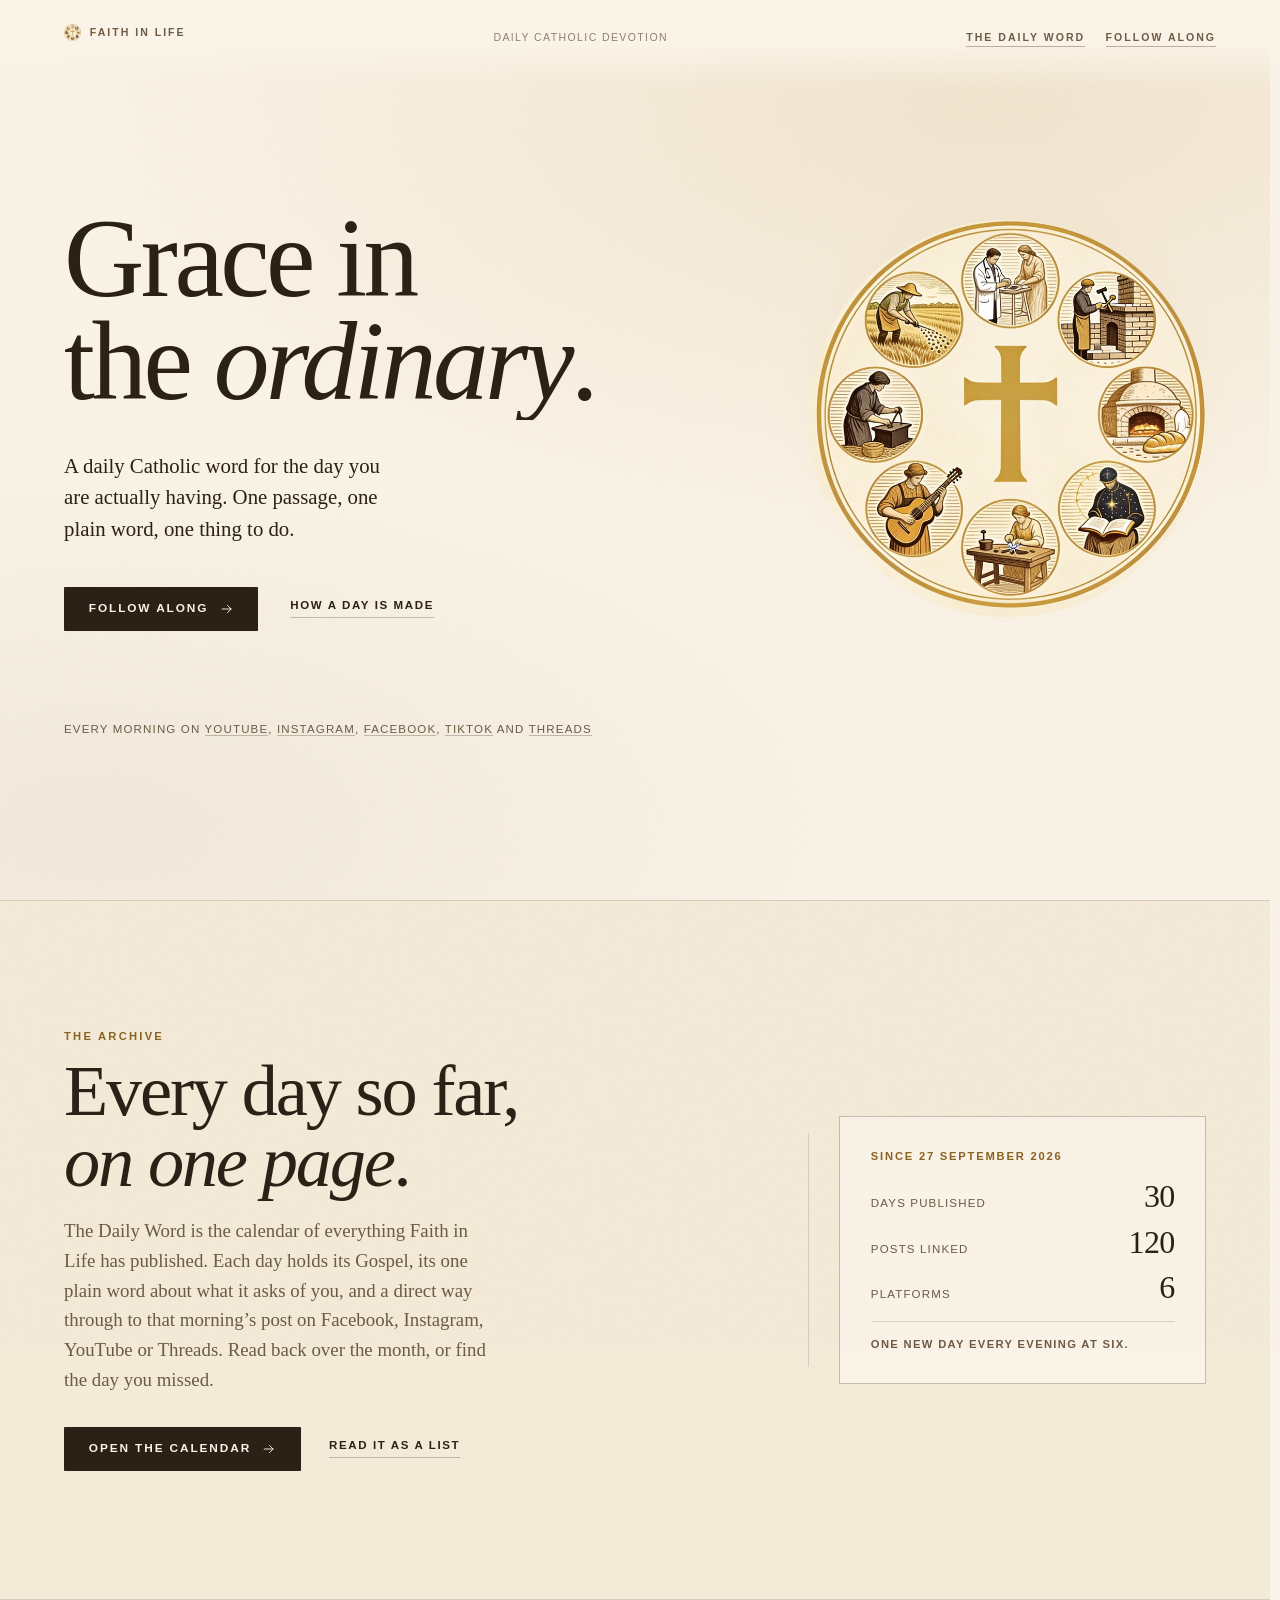
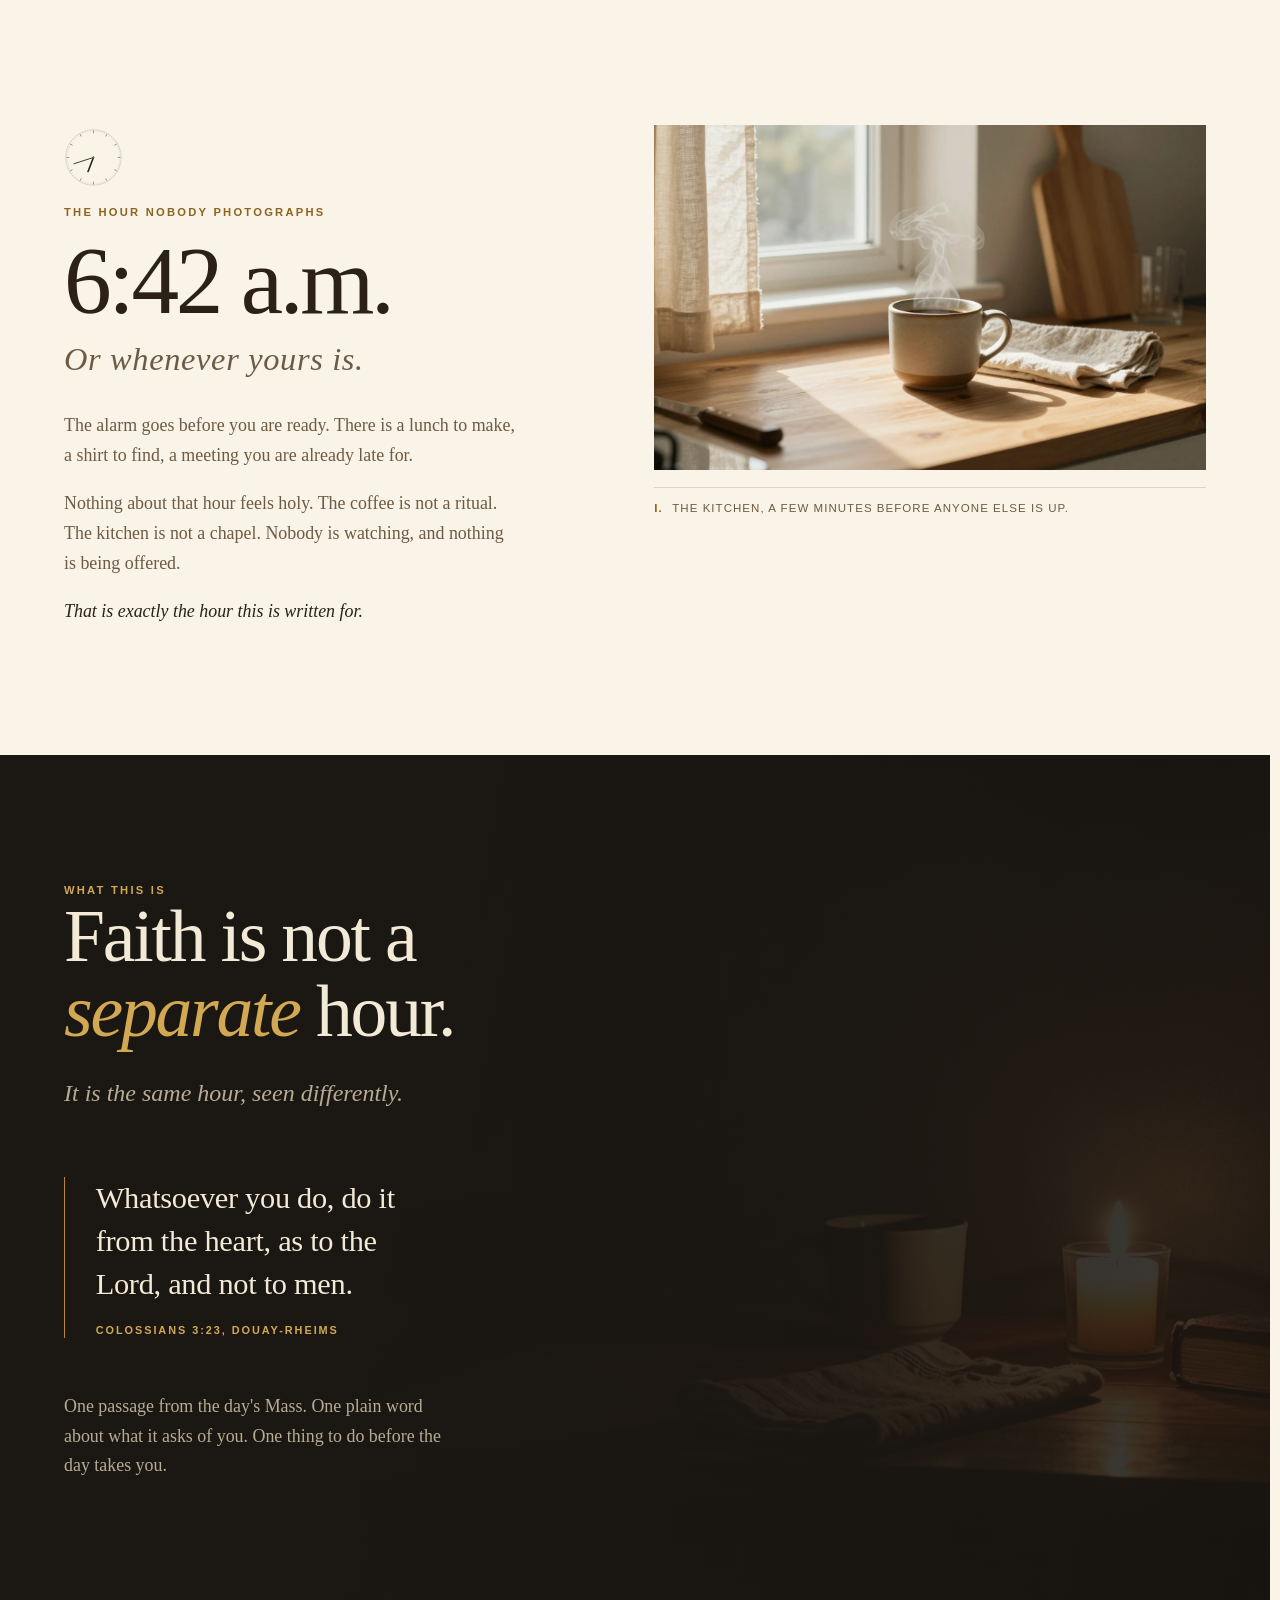
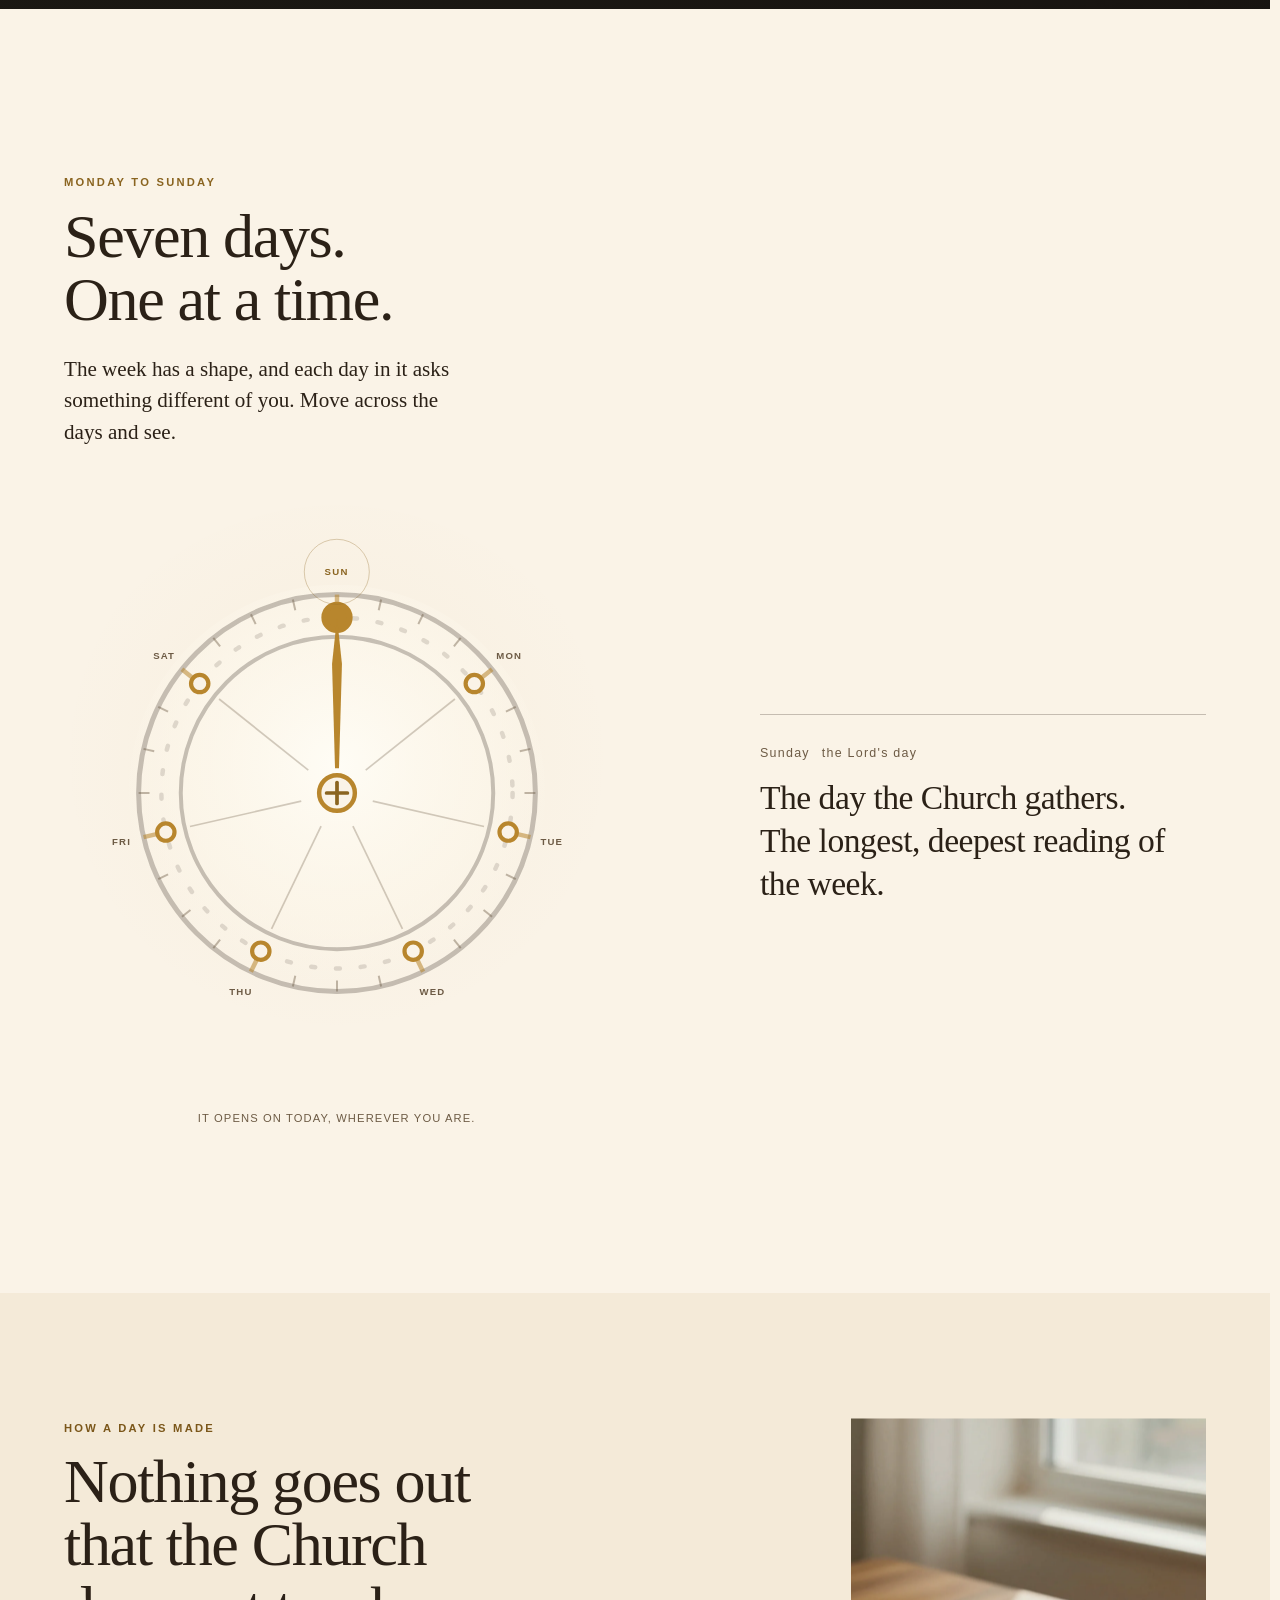
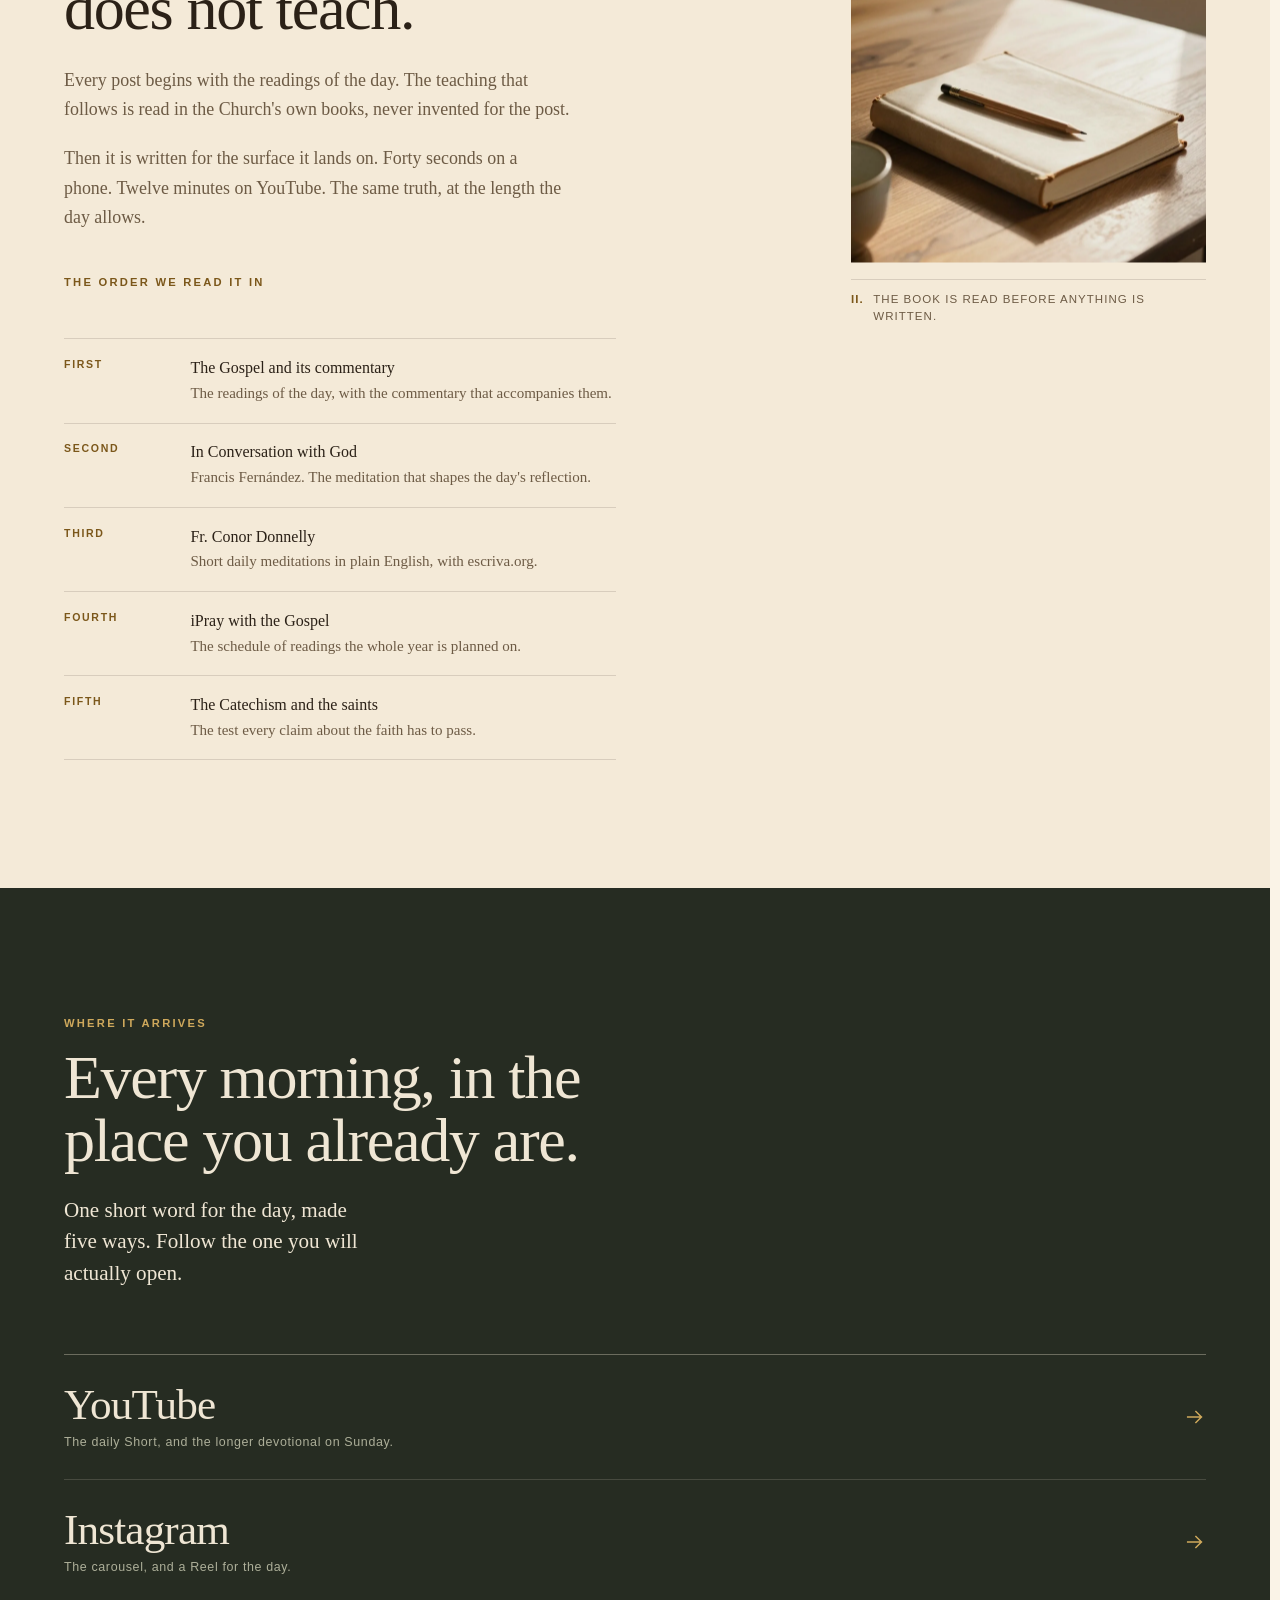
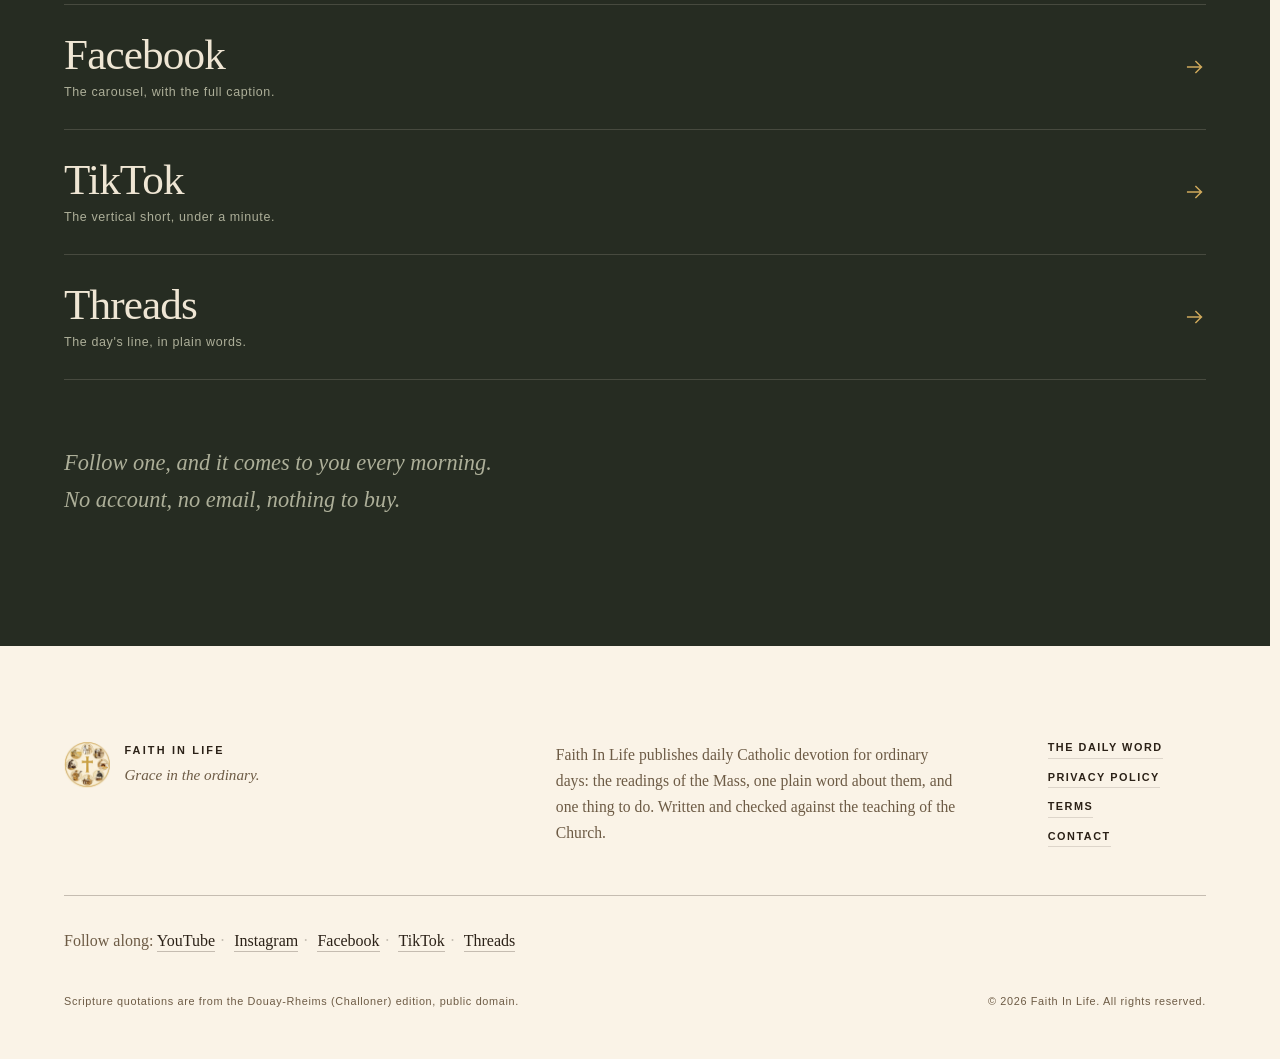
==== commit 8b1cb1aa: "Refresh The Daily Word archive" ====
--- a/index.html
+++ b/index.html
@@ -131,7 +131,7 @@
           <p class="arch-band__cardtop">Since 27 September 2026</p>
           <dl class="arch-band__stats">
             <div><dt>Days published</dt><dd data-arch-days>30</dd></div>
-            <div><dt>Posts linked</dt><dd data-arch-posts>119</dd></div>
+            <div><dt>Posts linked</dt><dd data-arch-posts>120</dd></div>
             <div><dt>Platforms</dt><dd>6</dd></div>
           </dl>
           <p class="arch-band__cardfoot">One new day every evening at six.</p>
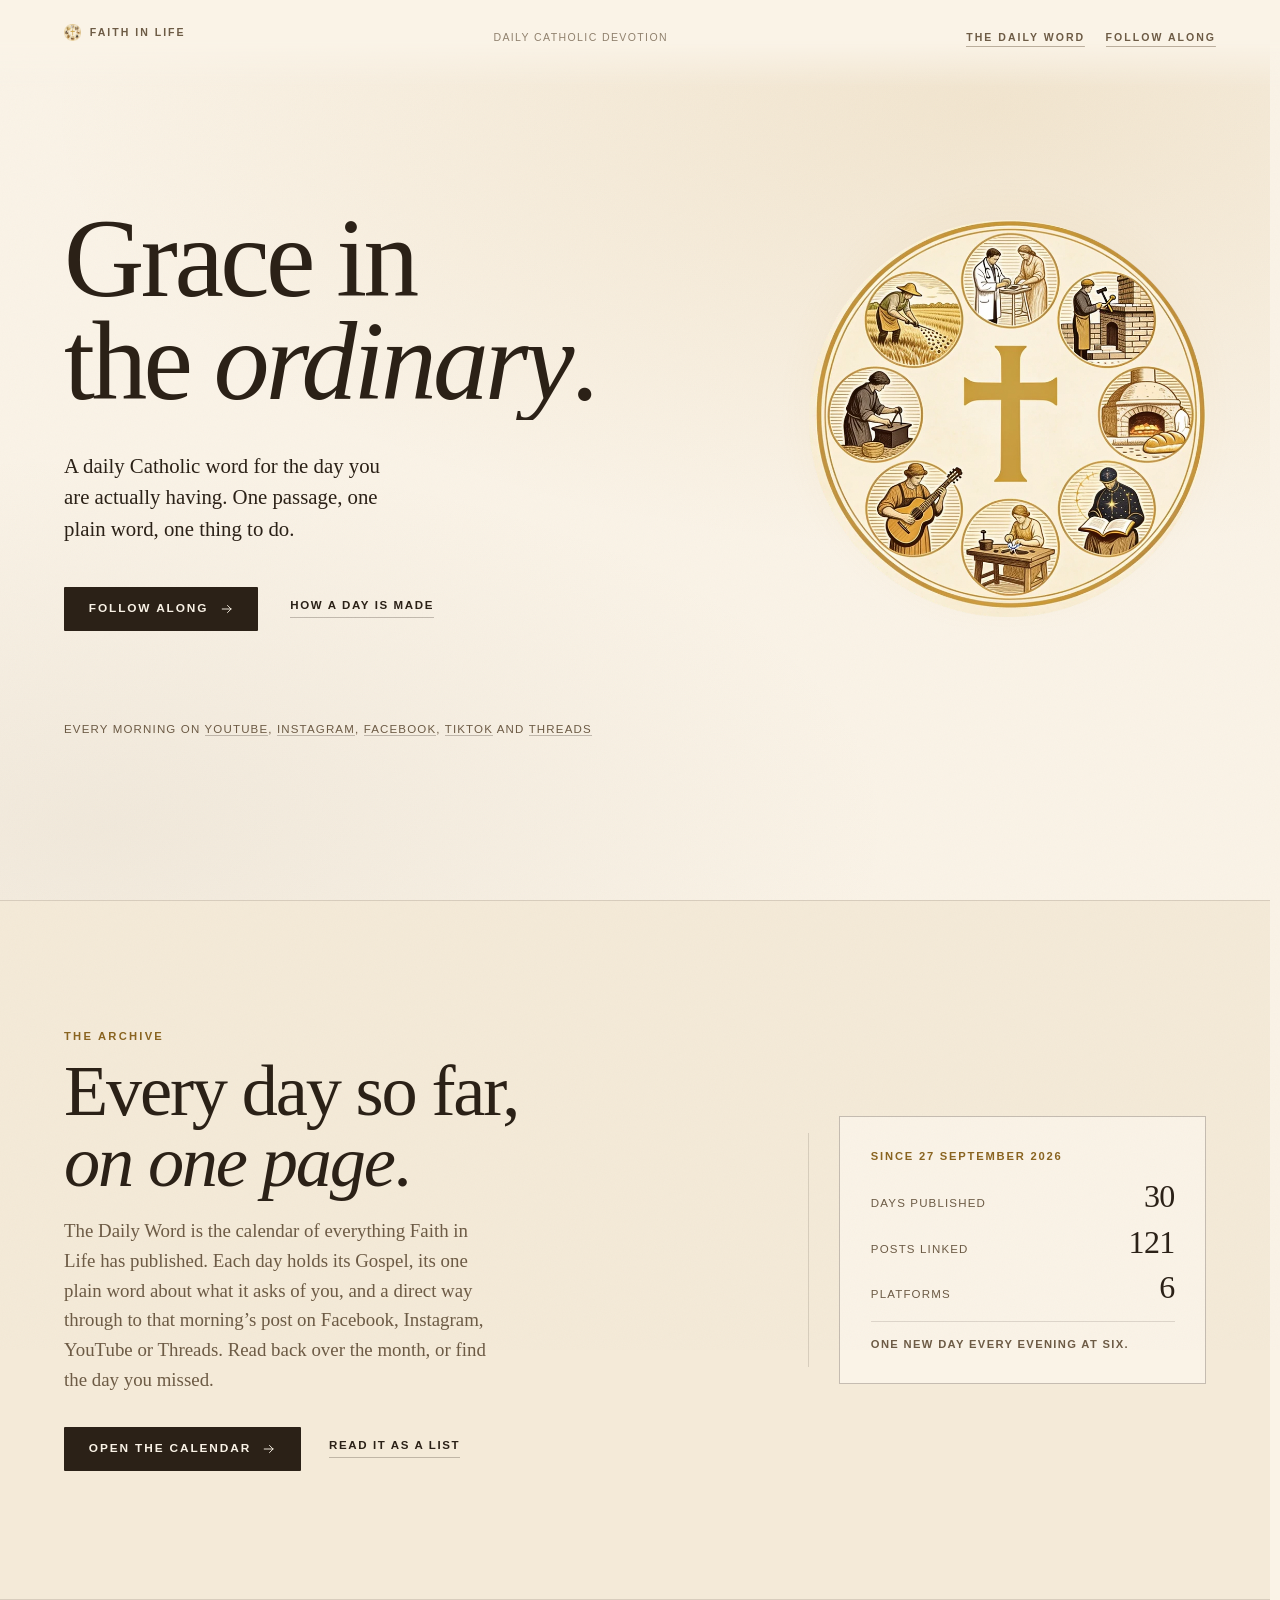
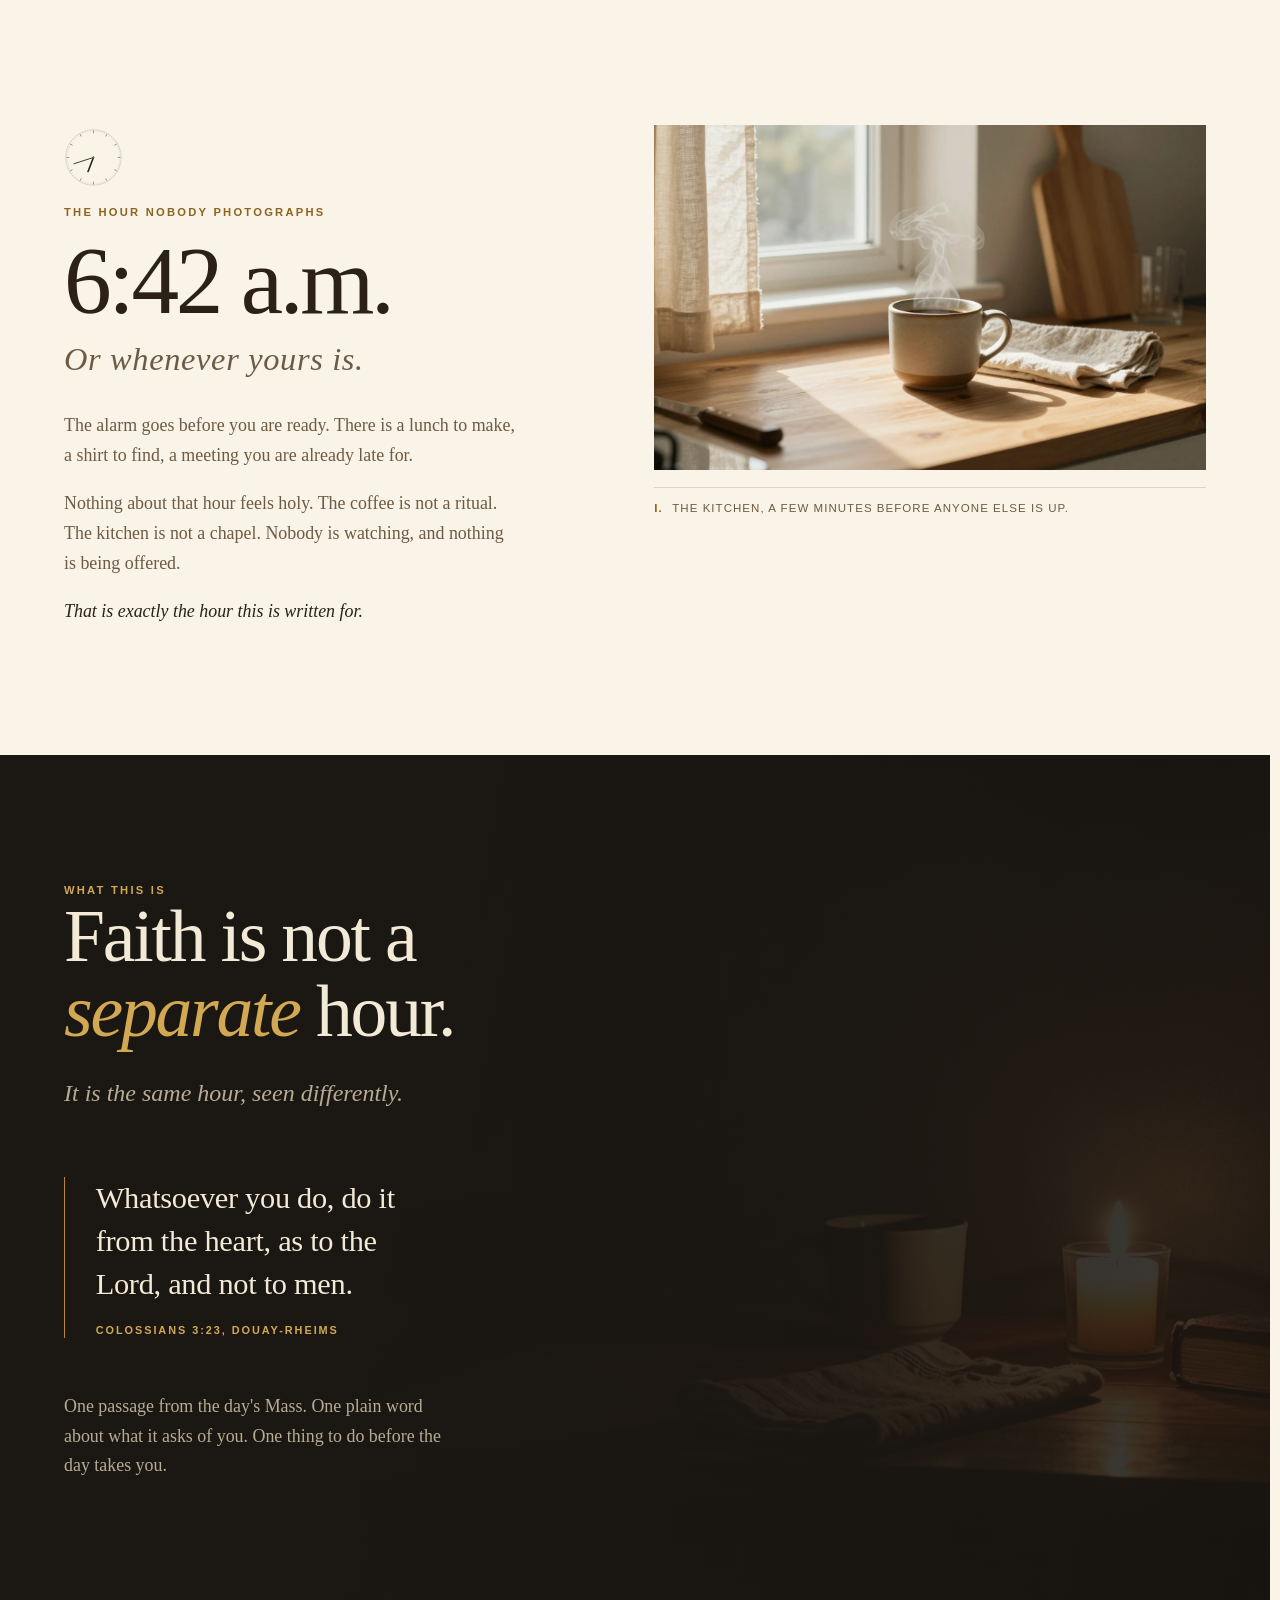
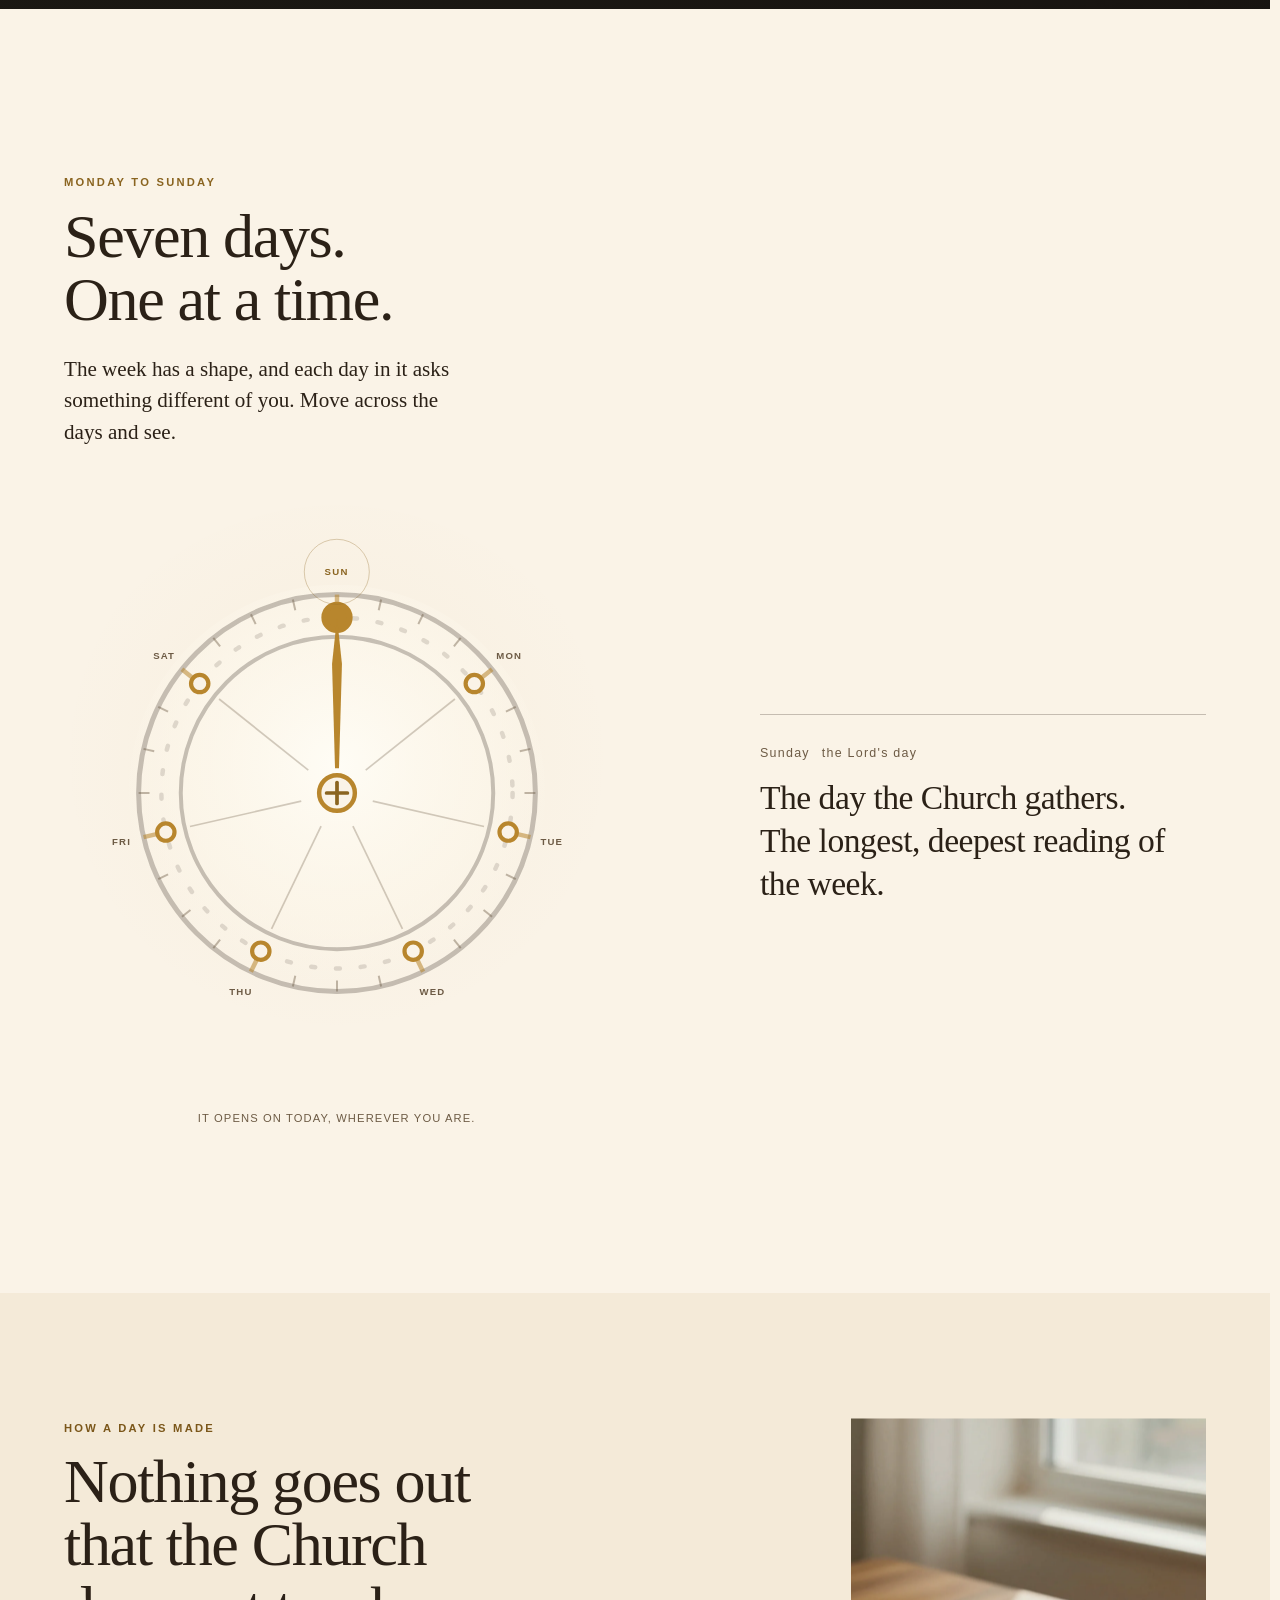
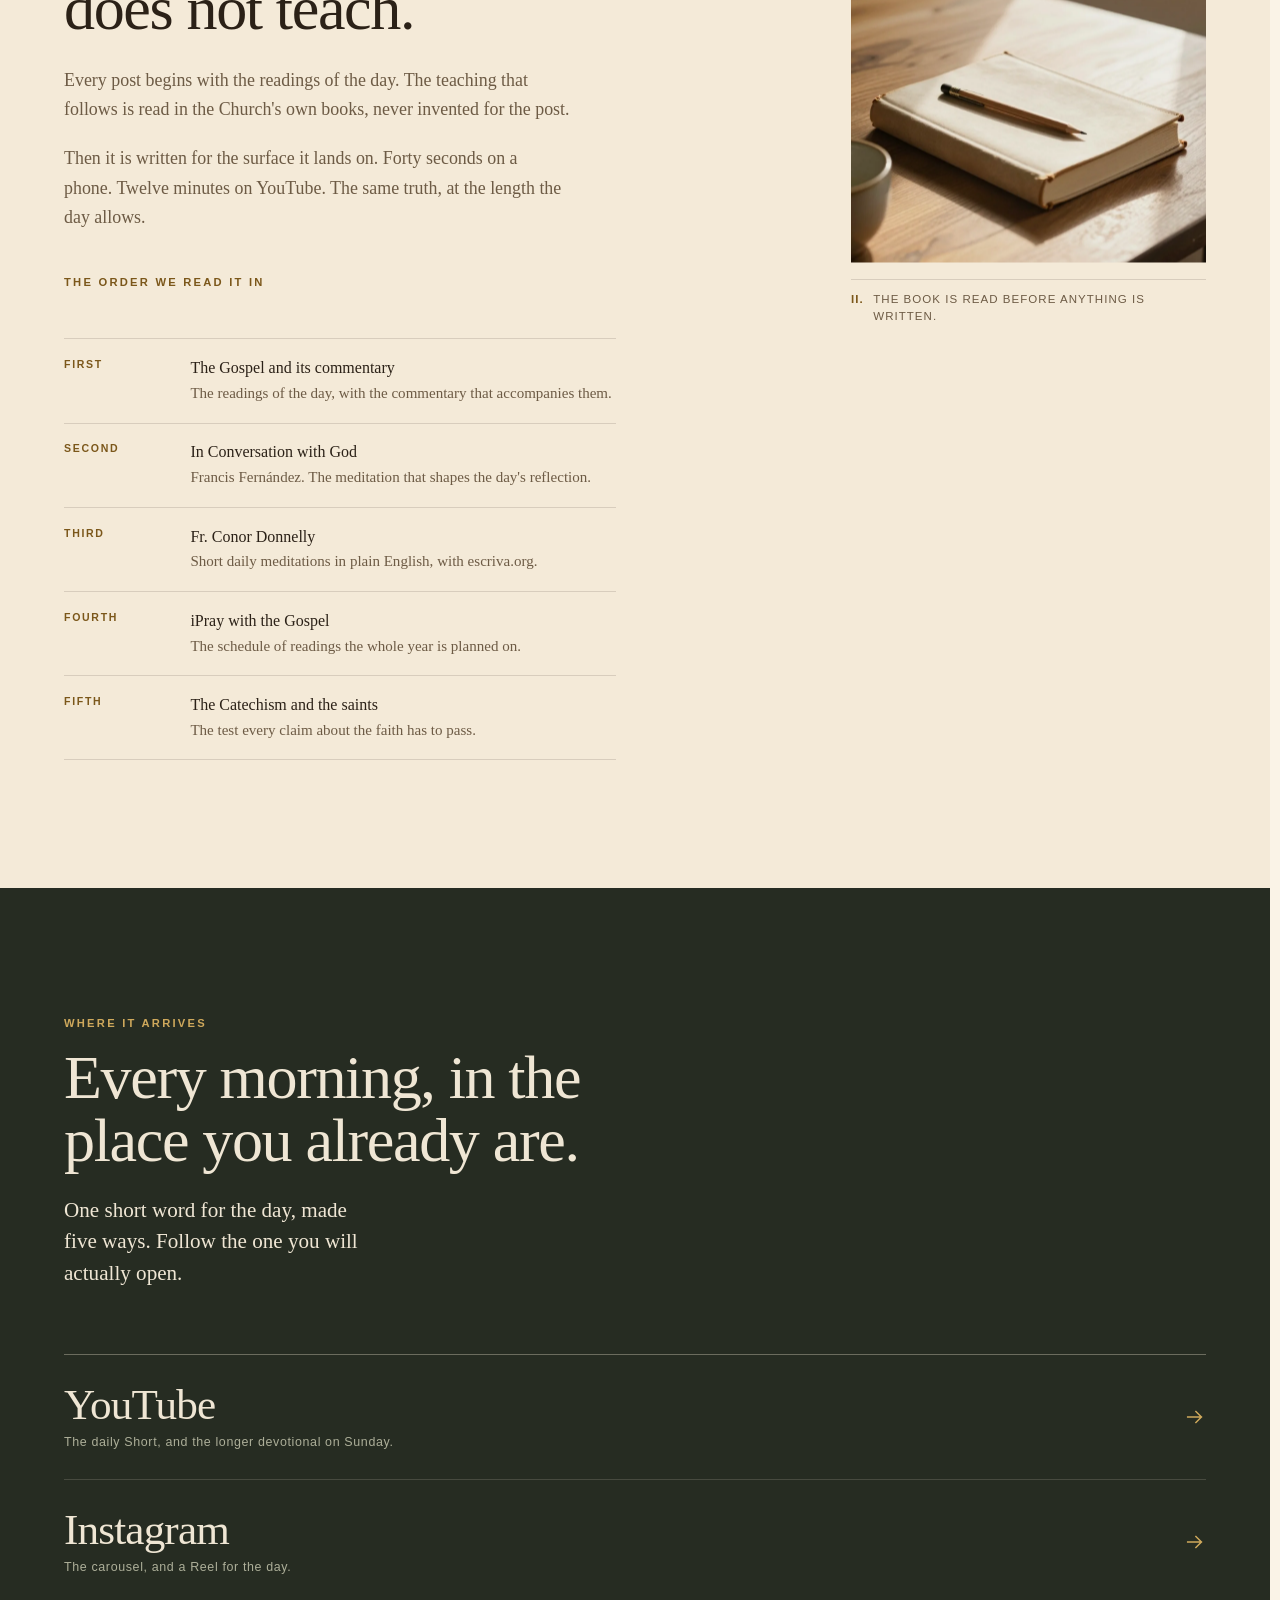
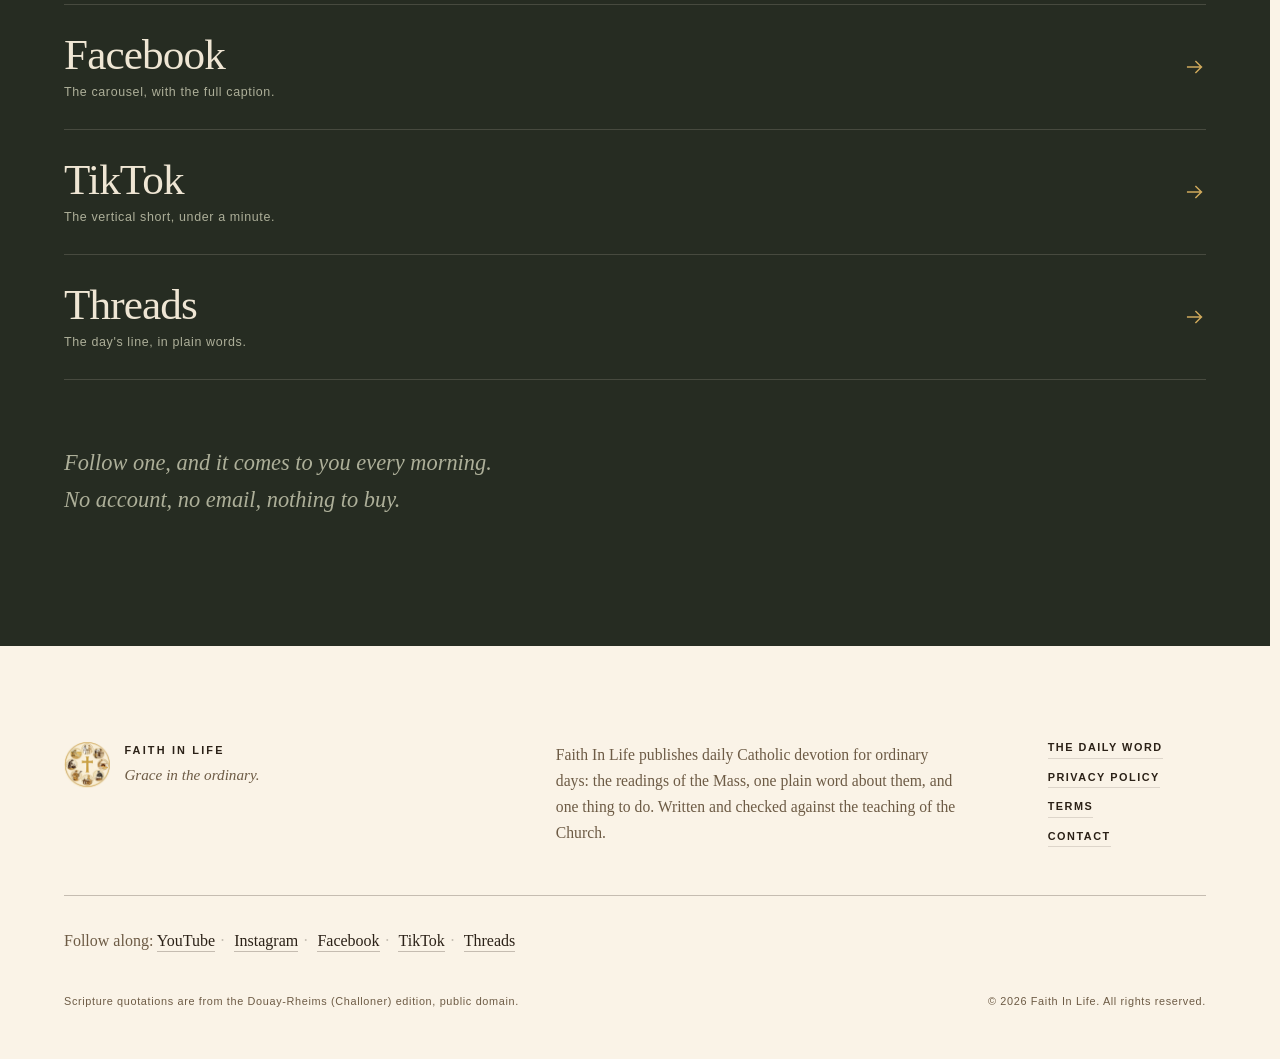
==== commit 38622821: "Refresh The Daily Word archive" ====
--- a/index.html
+++ b/index.html
@@ -131,7 +131,7 @@
           <p class="arch-band__cardtop">Since 27 September 2026</p>
           <dl class="arch-band__stats">
             <div><dt>Days published</dt><dd data-arch-days>30</dd></div>
-            <div><dt>Posts linked</dt><dd data-arch-posts>120</dd></div>
+            <div><dt>Posts linked</dt><dd data-arch-posts>121</dd></div>
             <div><dt>Platforms</dt><dd>6</dd></div>
           </dl>
           <p class="arch-band__cardfoot">One new day every evening at six.</p>
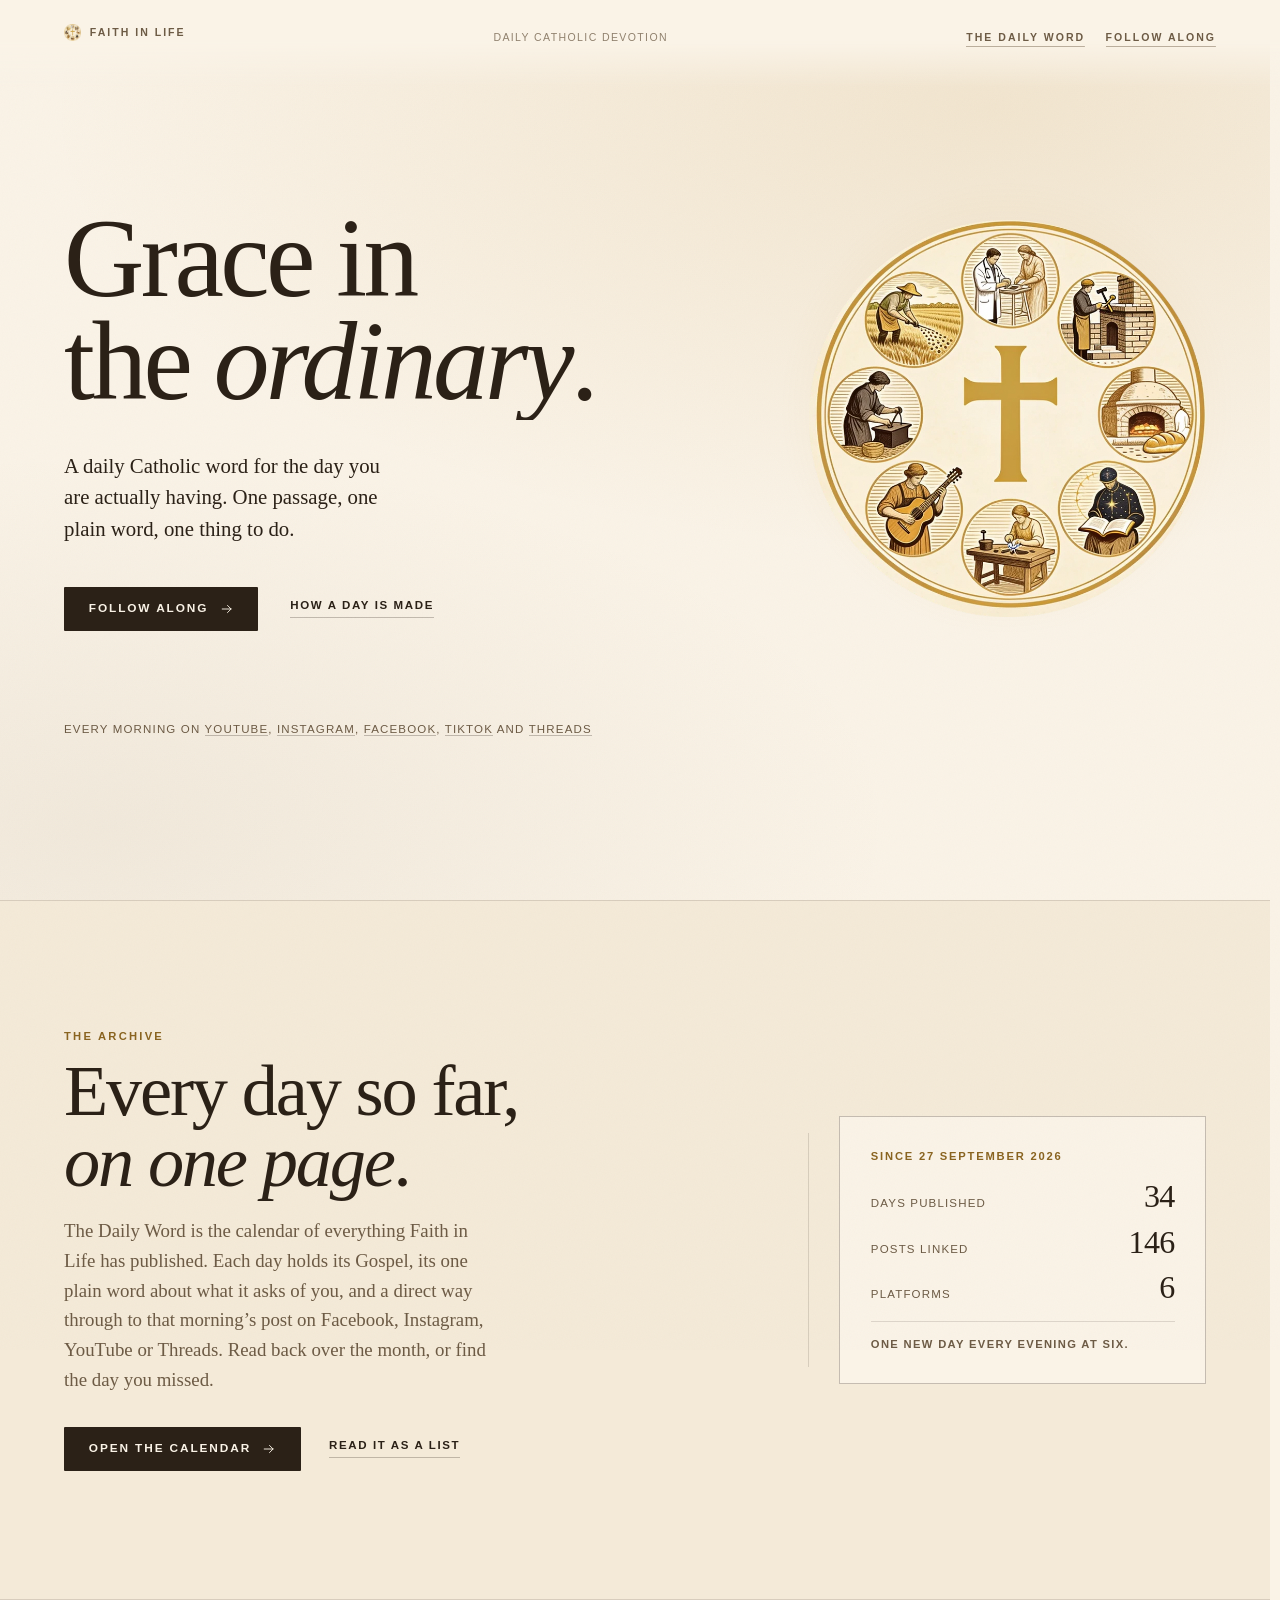
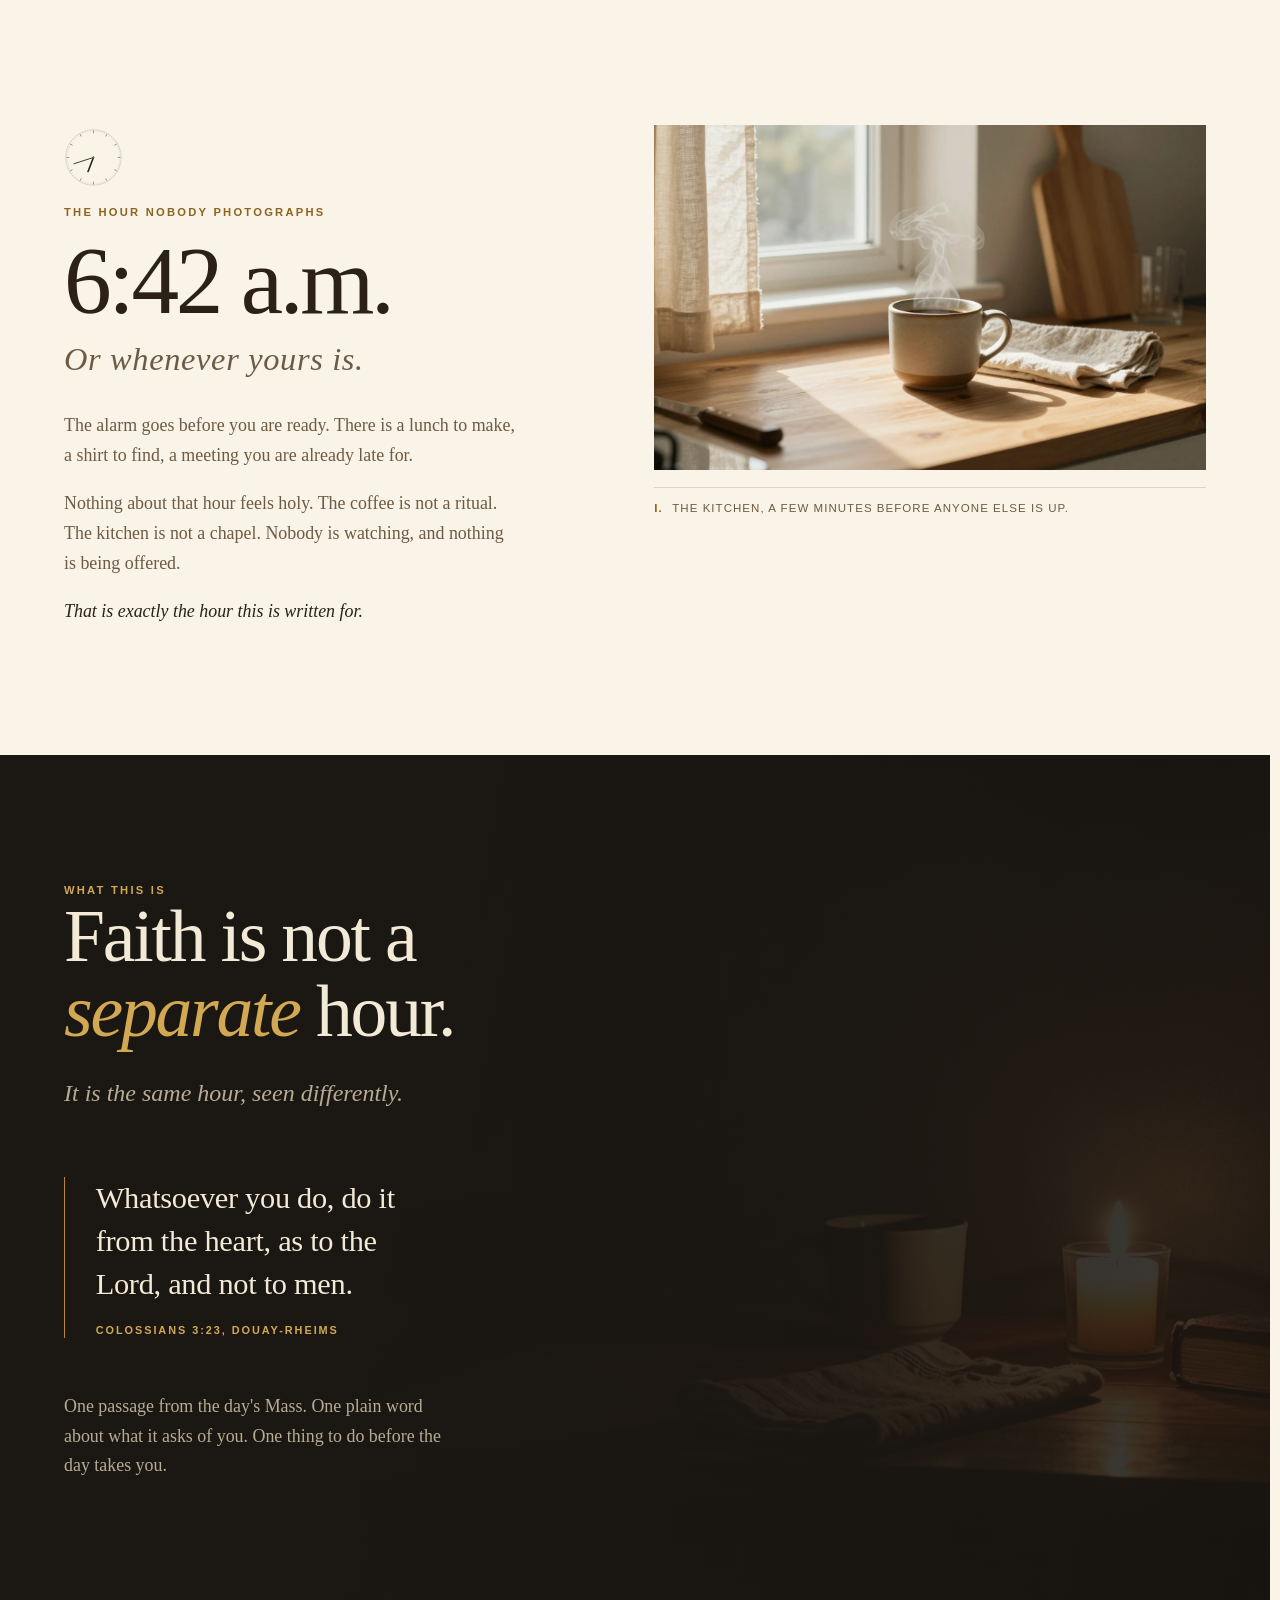
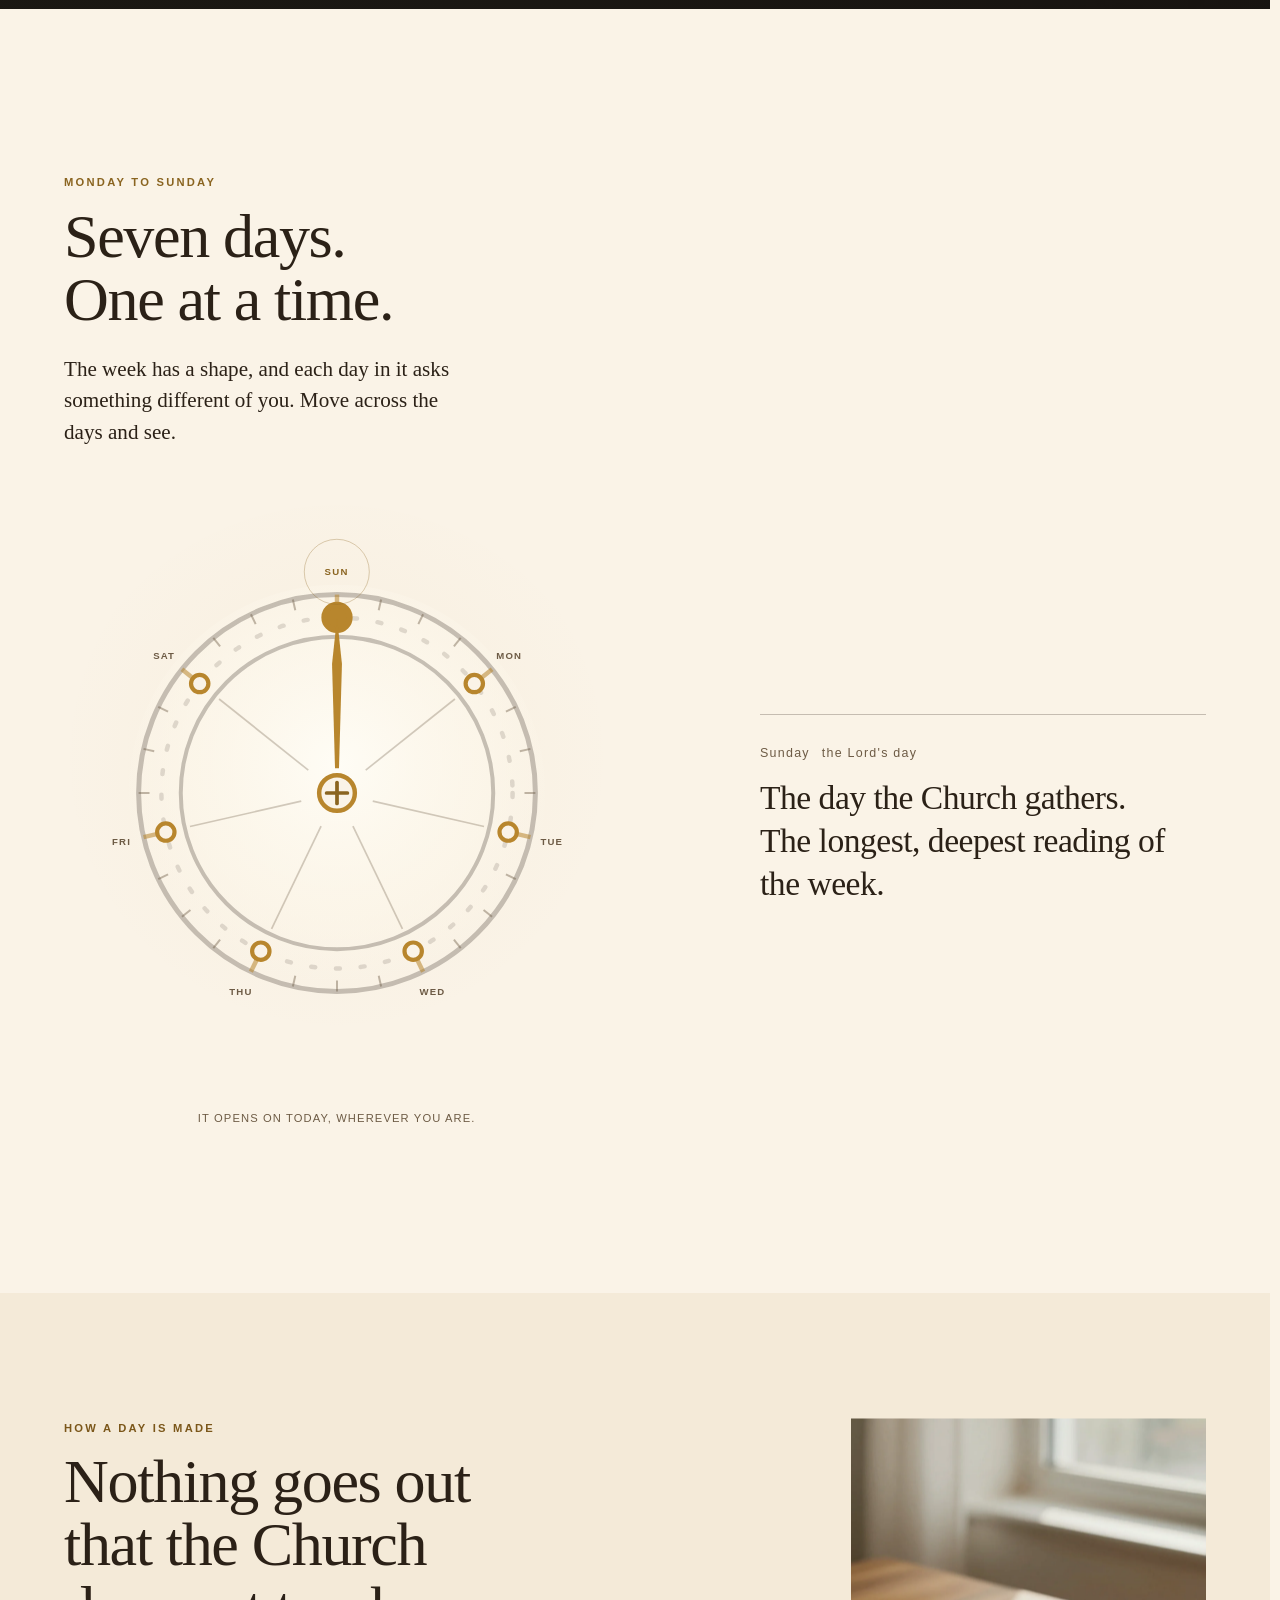
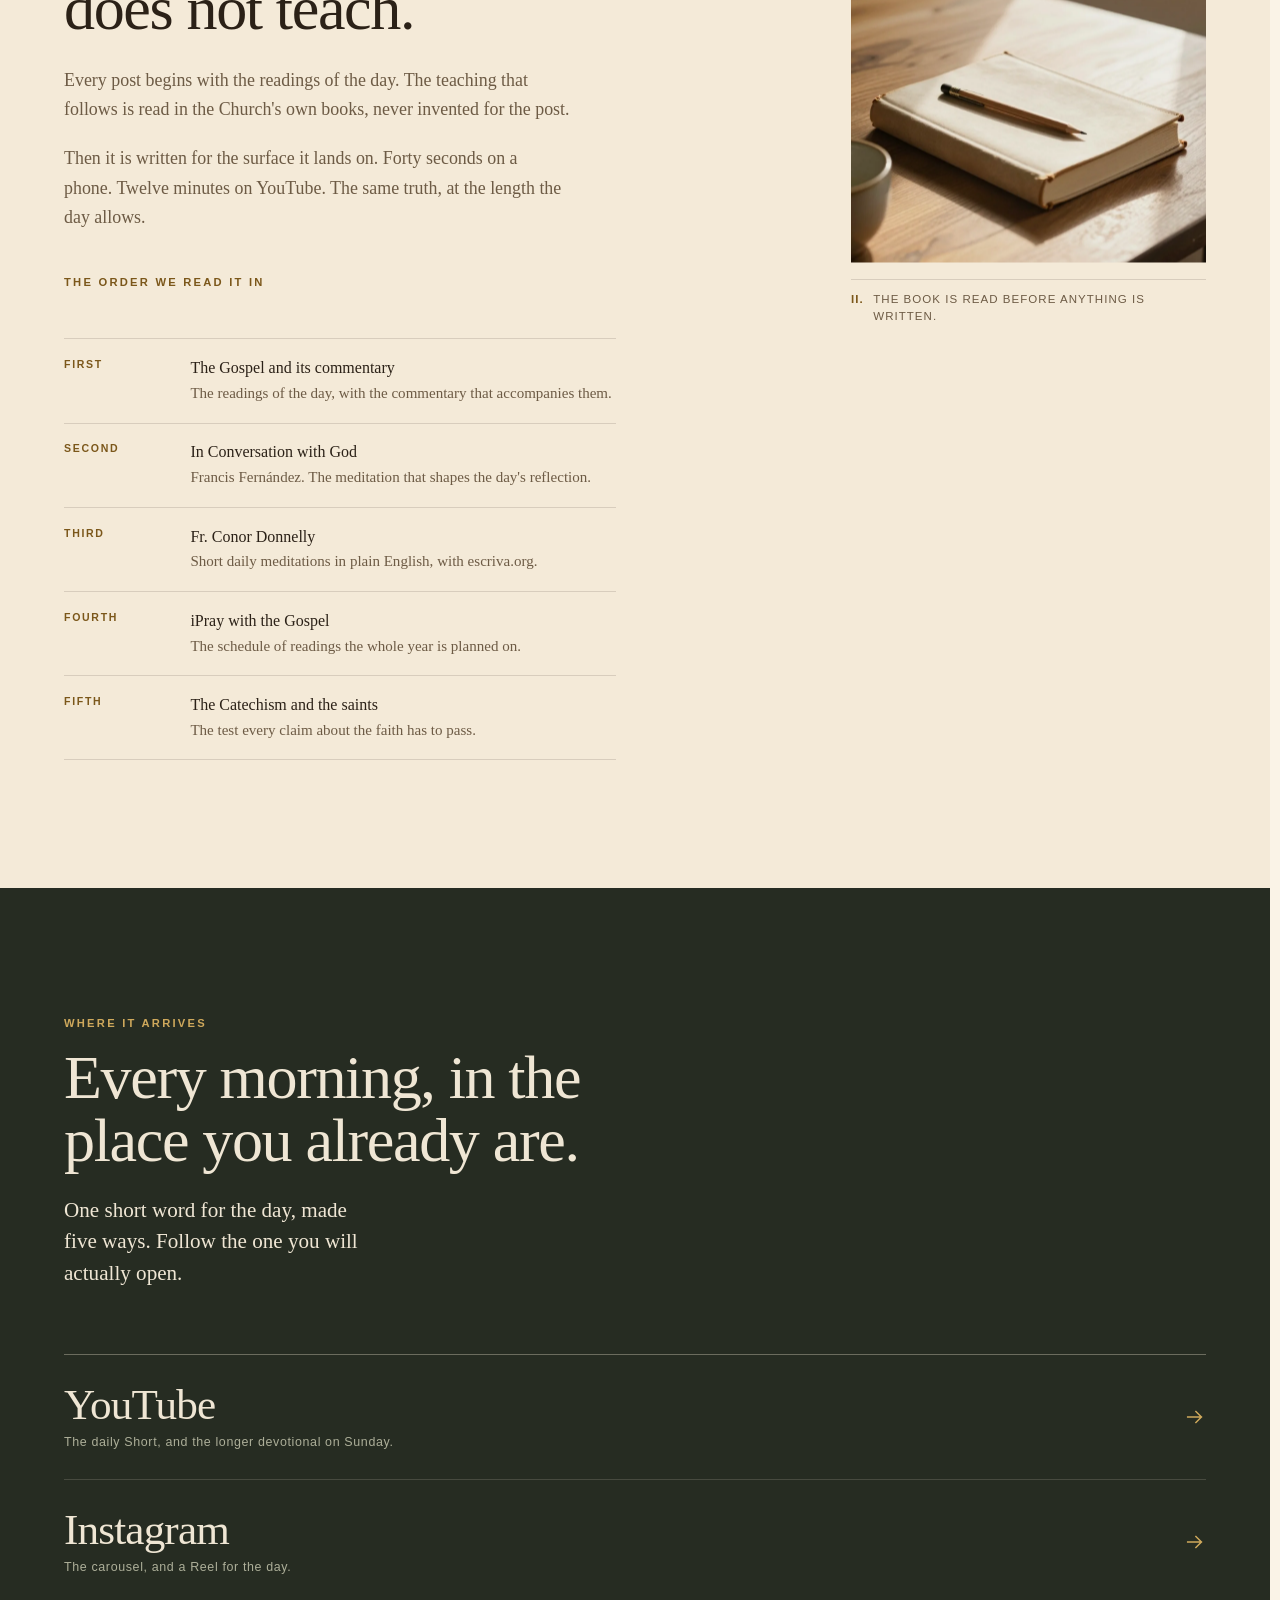
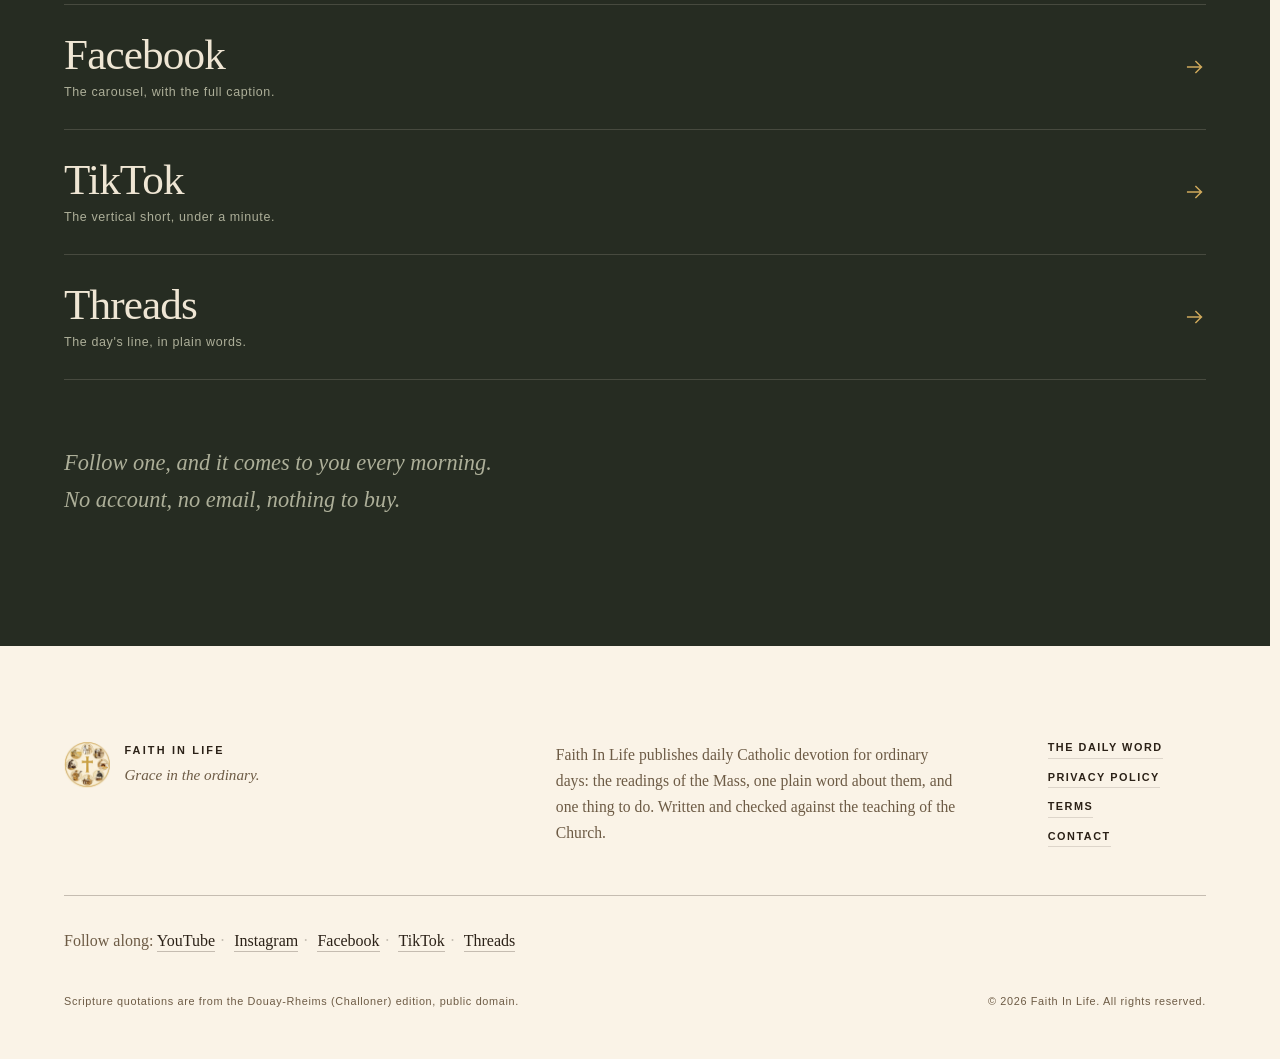
==== commit e4ae67da: "Refresh The Daily Word archive" ====
--- a/index.html
+++ b/index.html
@@ -130,8 +130,8 @@
         <aside class="arch-band__card" aria-label="The Daily Word at a glance">
           <p class="arch-band__cardtop">Since 27 September 2026</p>
           <dl class="arch-band__stats">
-            <div><dt>Days published</dt><dd data-arch-days>30</dd></div>
-            <div><dt>Posts linked</dt><dd data-arch-posts>121</dd></div>
+            <div><dt>Days published</dt><dd data-arch-days>34</dd></div>
+            <div><dt>Posts linked</dt><dd data-arch-posts>146</dd></div>
             <div><dt>Platforms</dt><dd>6</dd></div>
           </dl>
           <p class="arch-band__cardfoot">One new day every evening at six.</p>
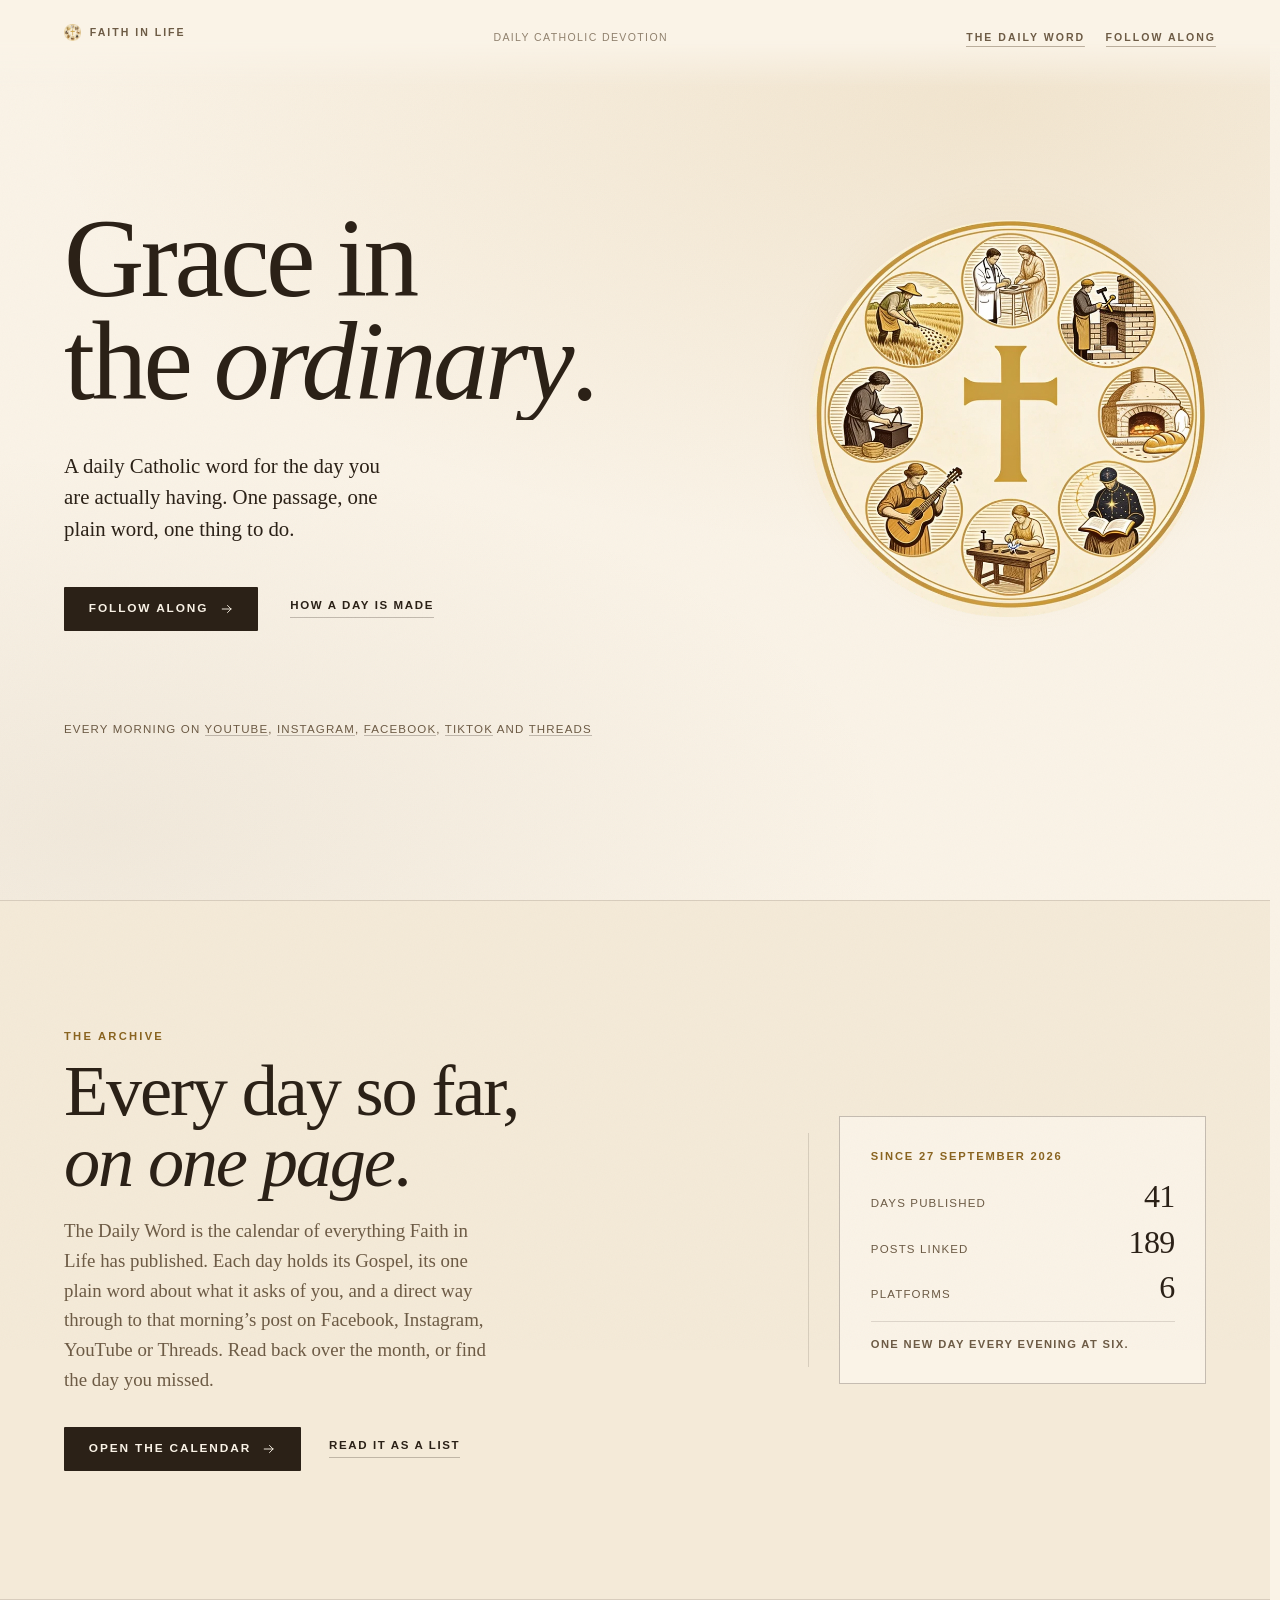
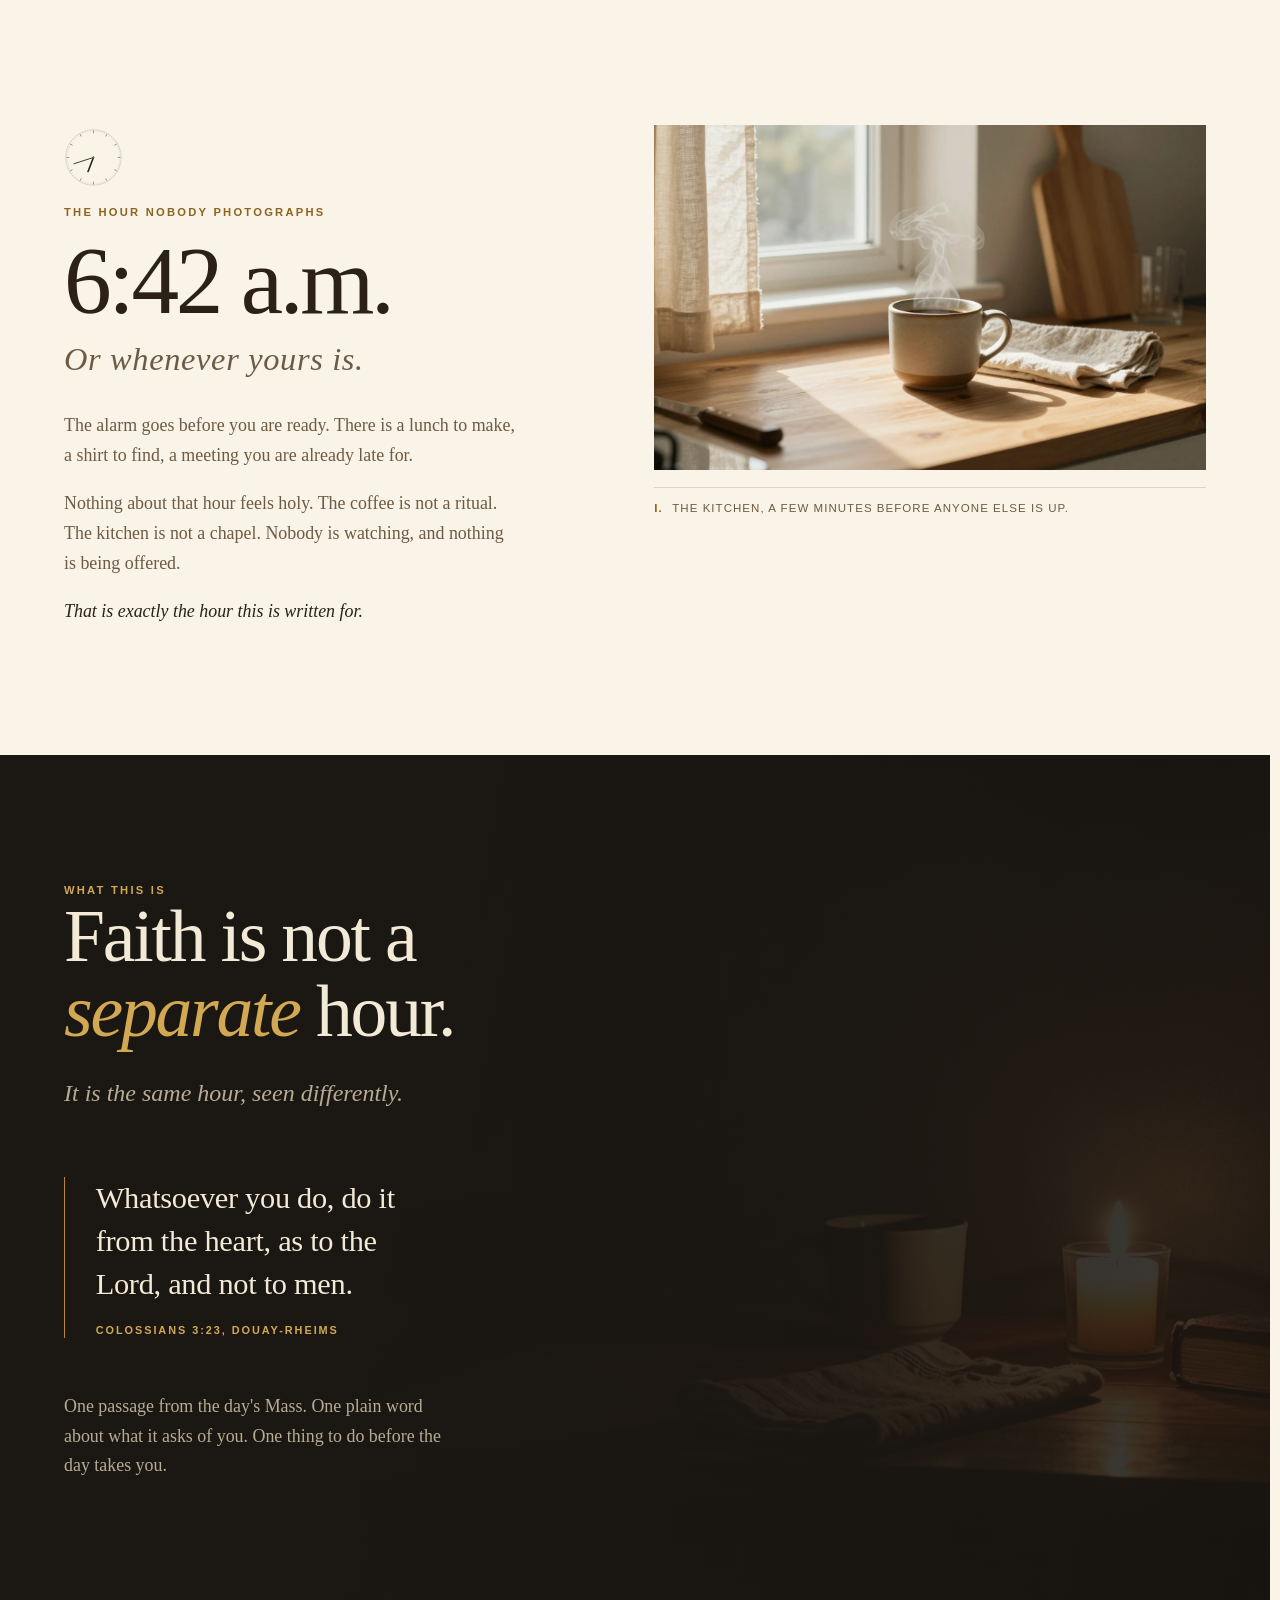
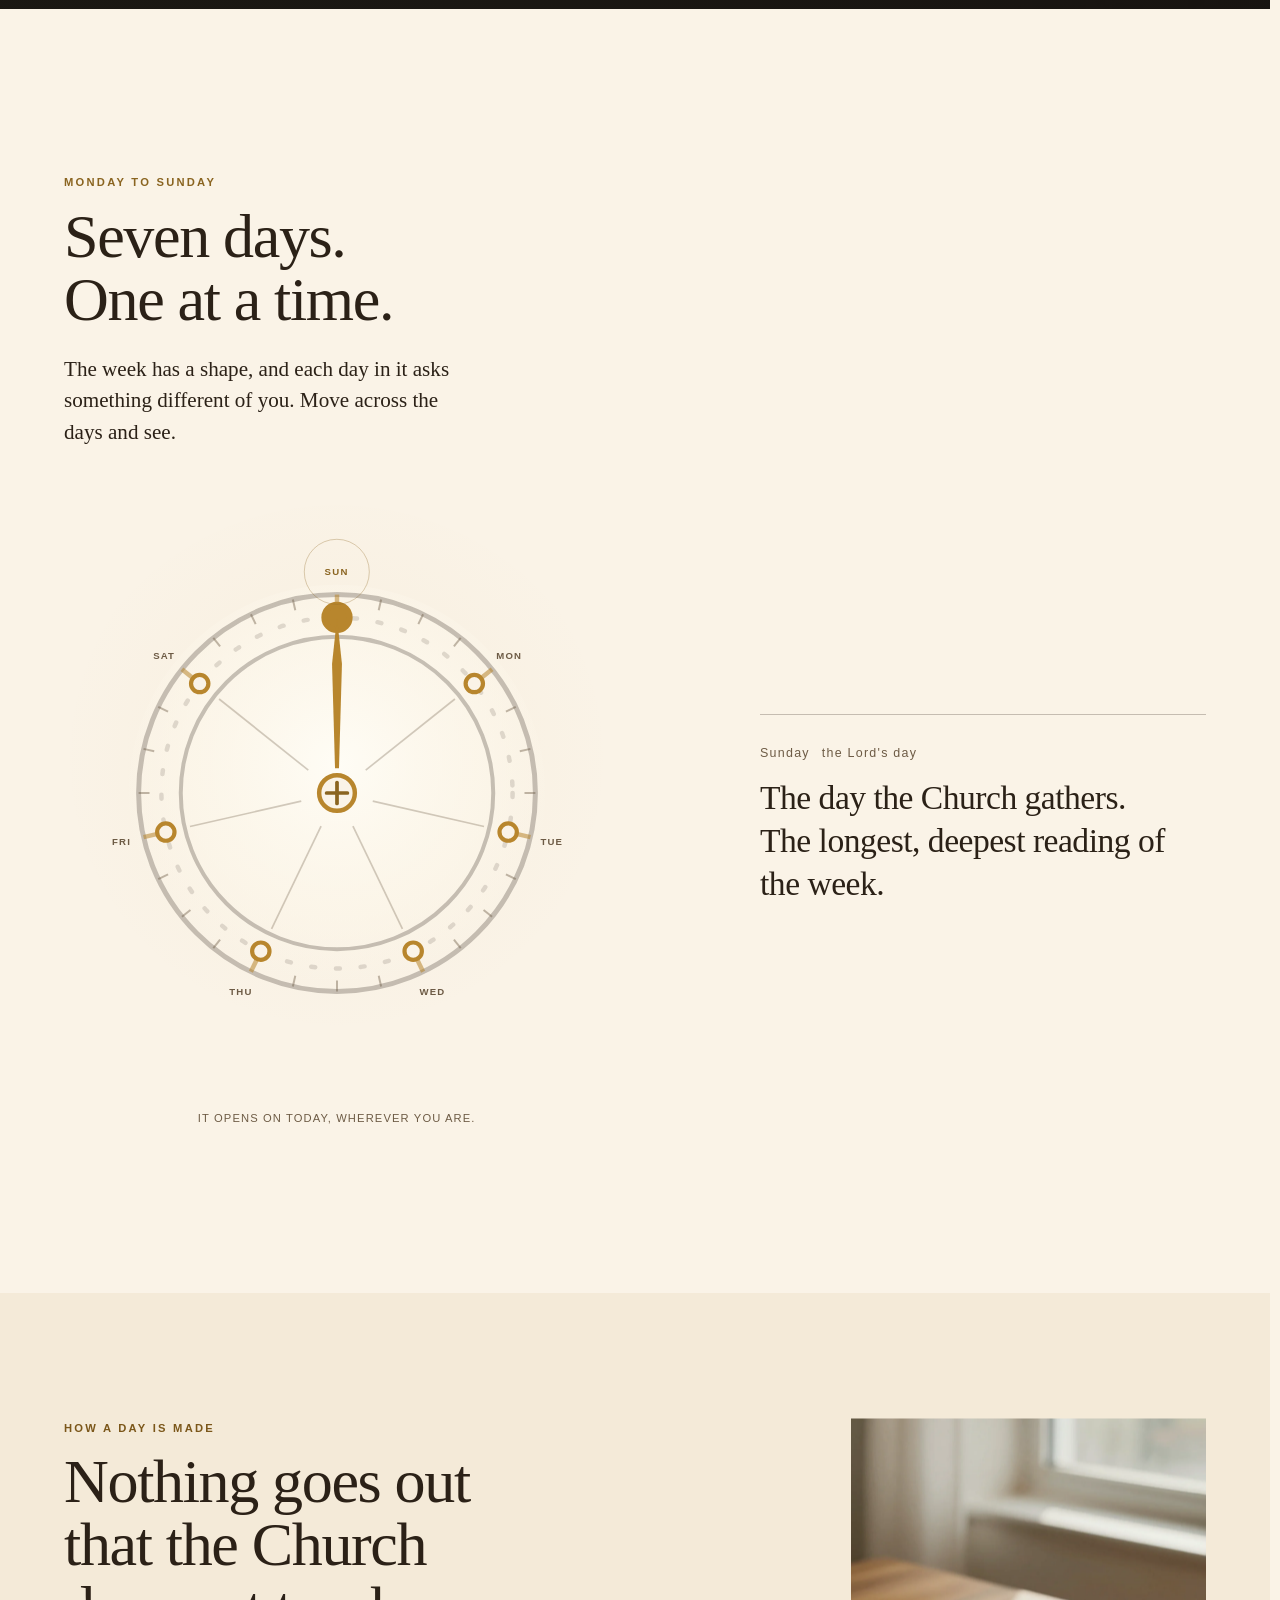
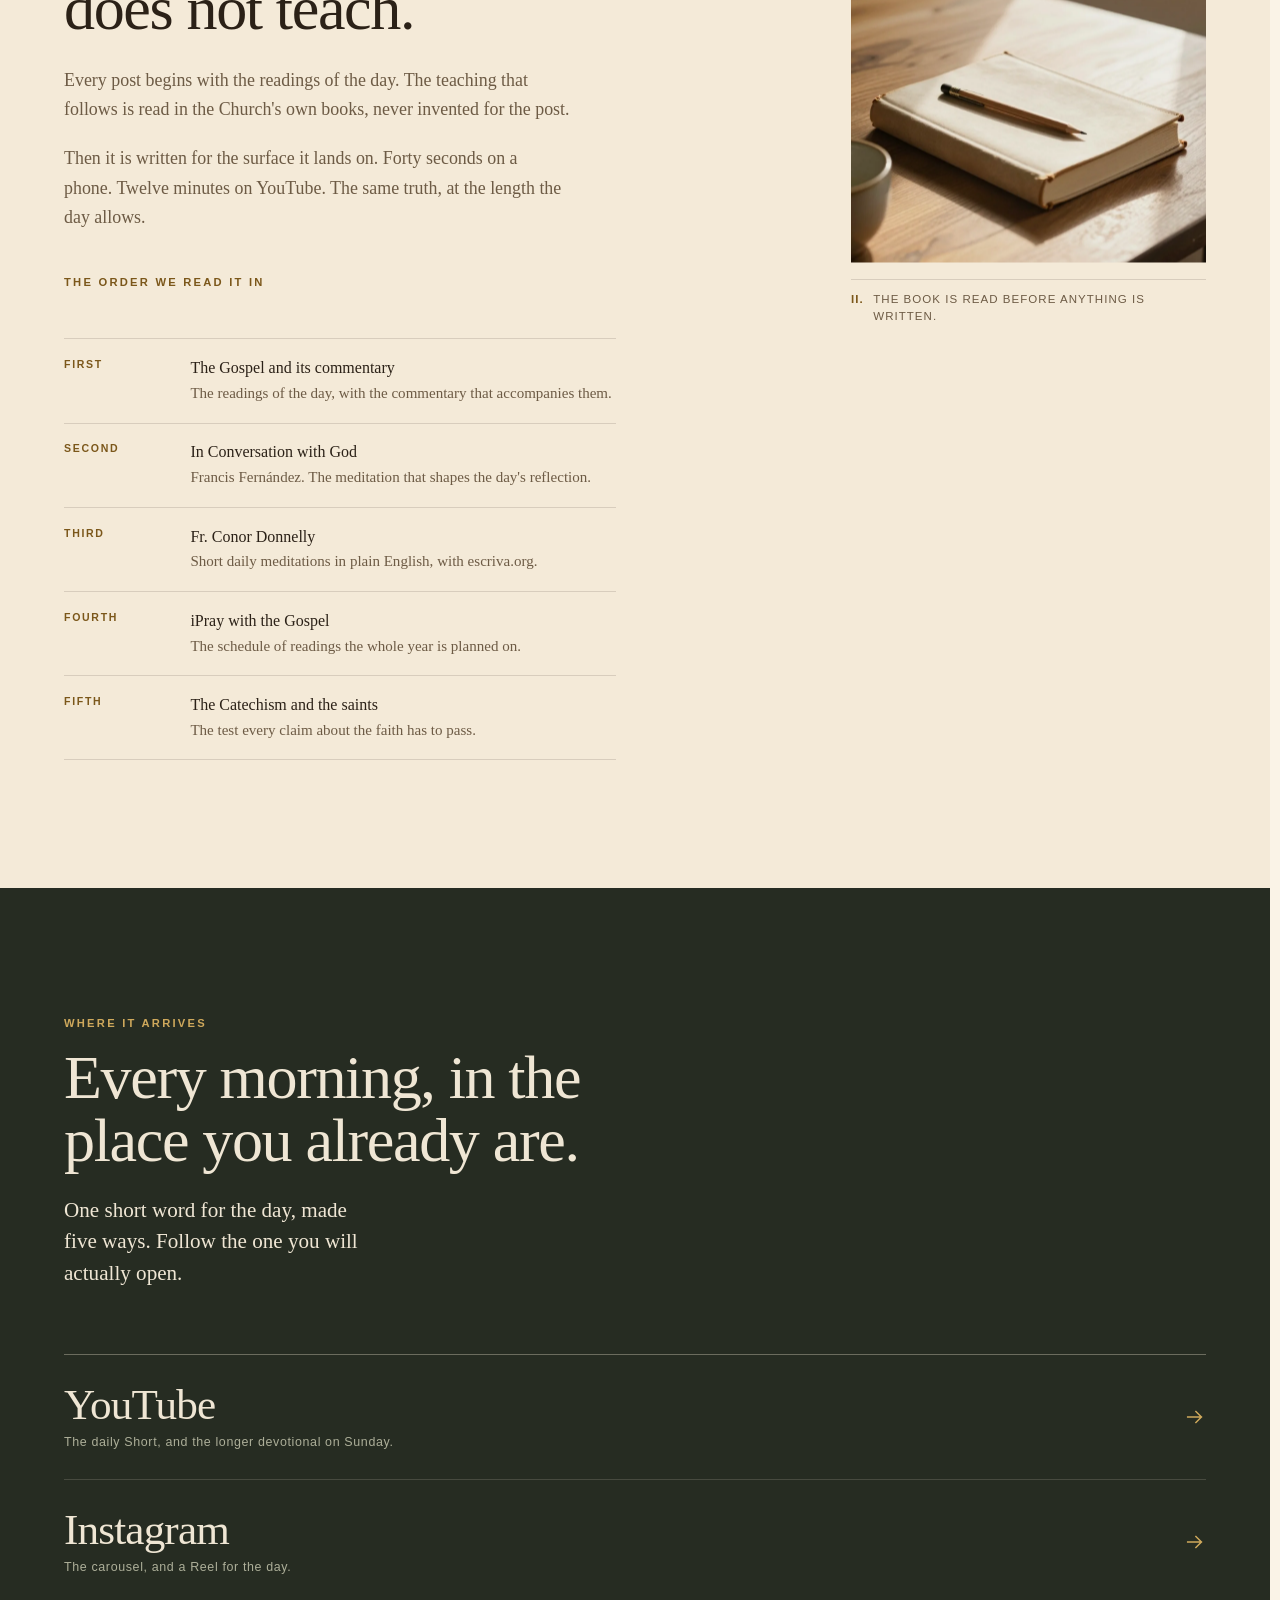
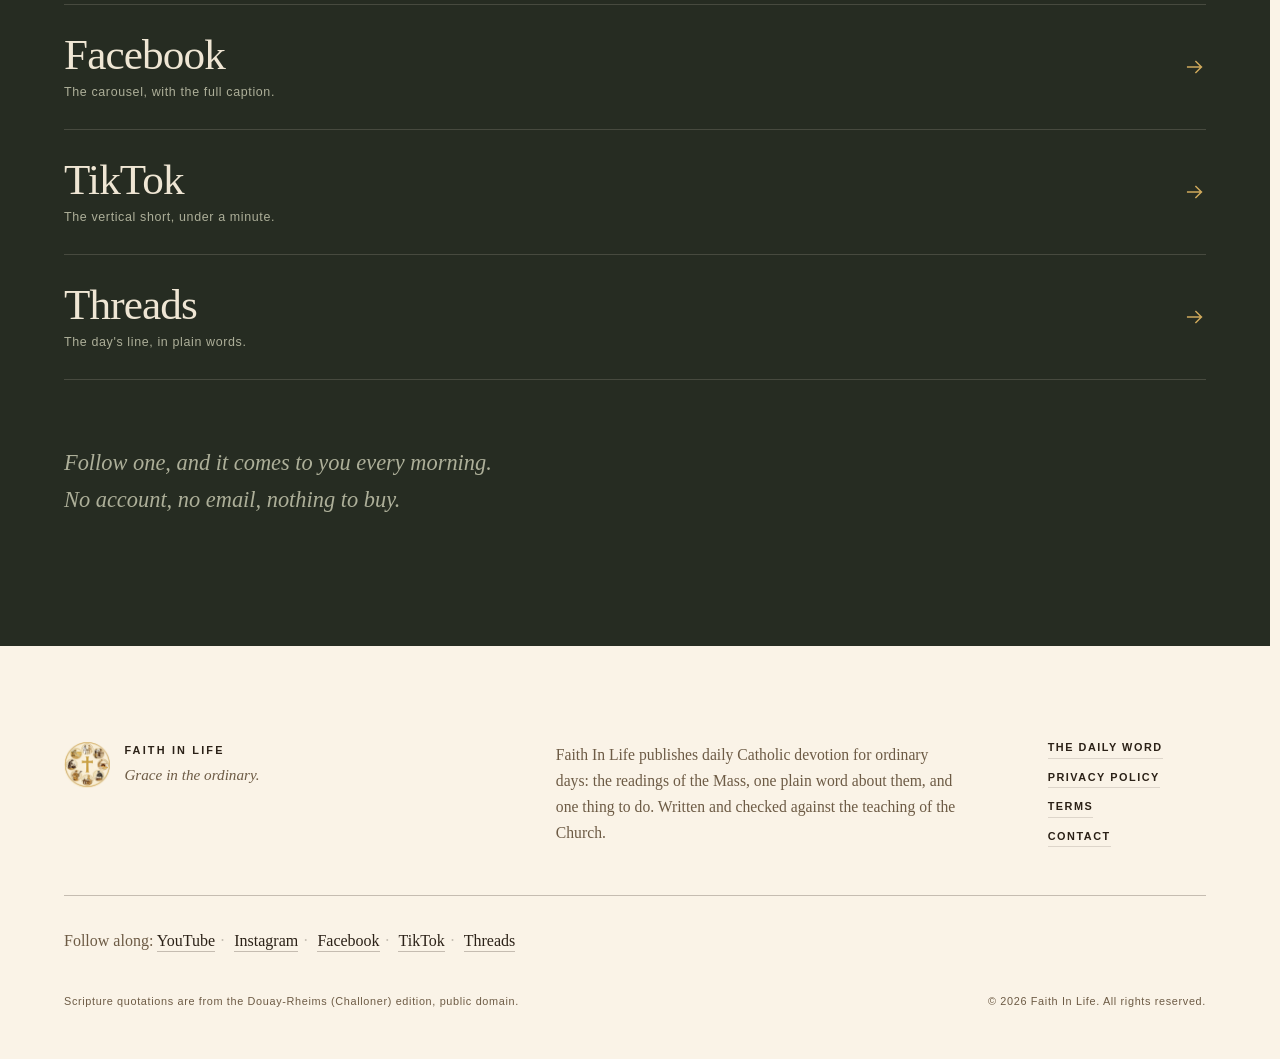
==== commit cca59959: "Refresh The Daily Word archive" ====
--- a/index.html
+++ b/index.html
@@ -130,8 +130,8 @@
         <aside class="arch-band__card" aria-label="The Daily Word at a glance">
           <p class="arch-band__cardtop">Since 27 September 2026</p>
           <dl class="arch-band__stats">
-            <div><dt>Days published</dt><dd data-arch-days>34</dd></div>
-            <div><dt>Posts linked</dt><dd data-arch-posts>146</dd></div>
+            <div><dt>Days published</dt><dd data-arch-days>41</dd></div>
+            <div><dt>Posts linked</dt><dd data-arch-posts>189</dd></div>
             <div><dt>Platforms</dt><dd>6</dd></div>
           </dl>
           <p class="arch-band__cardfoot">One new day every evening at six.</p>
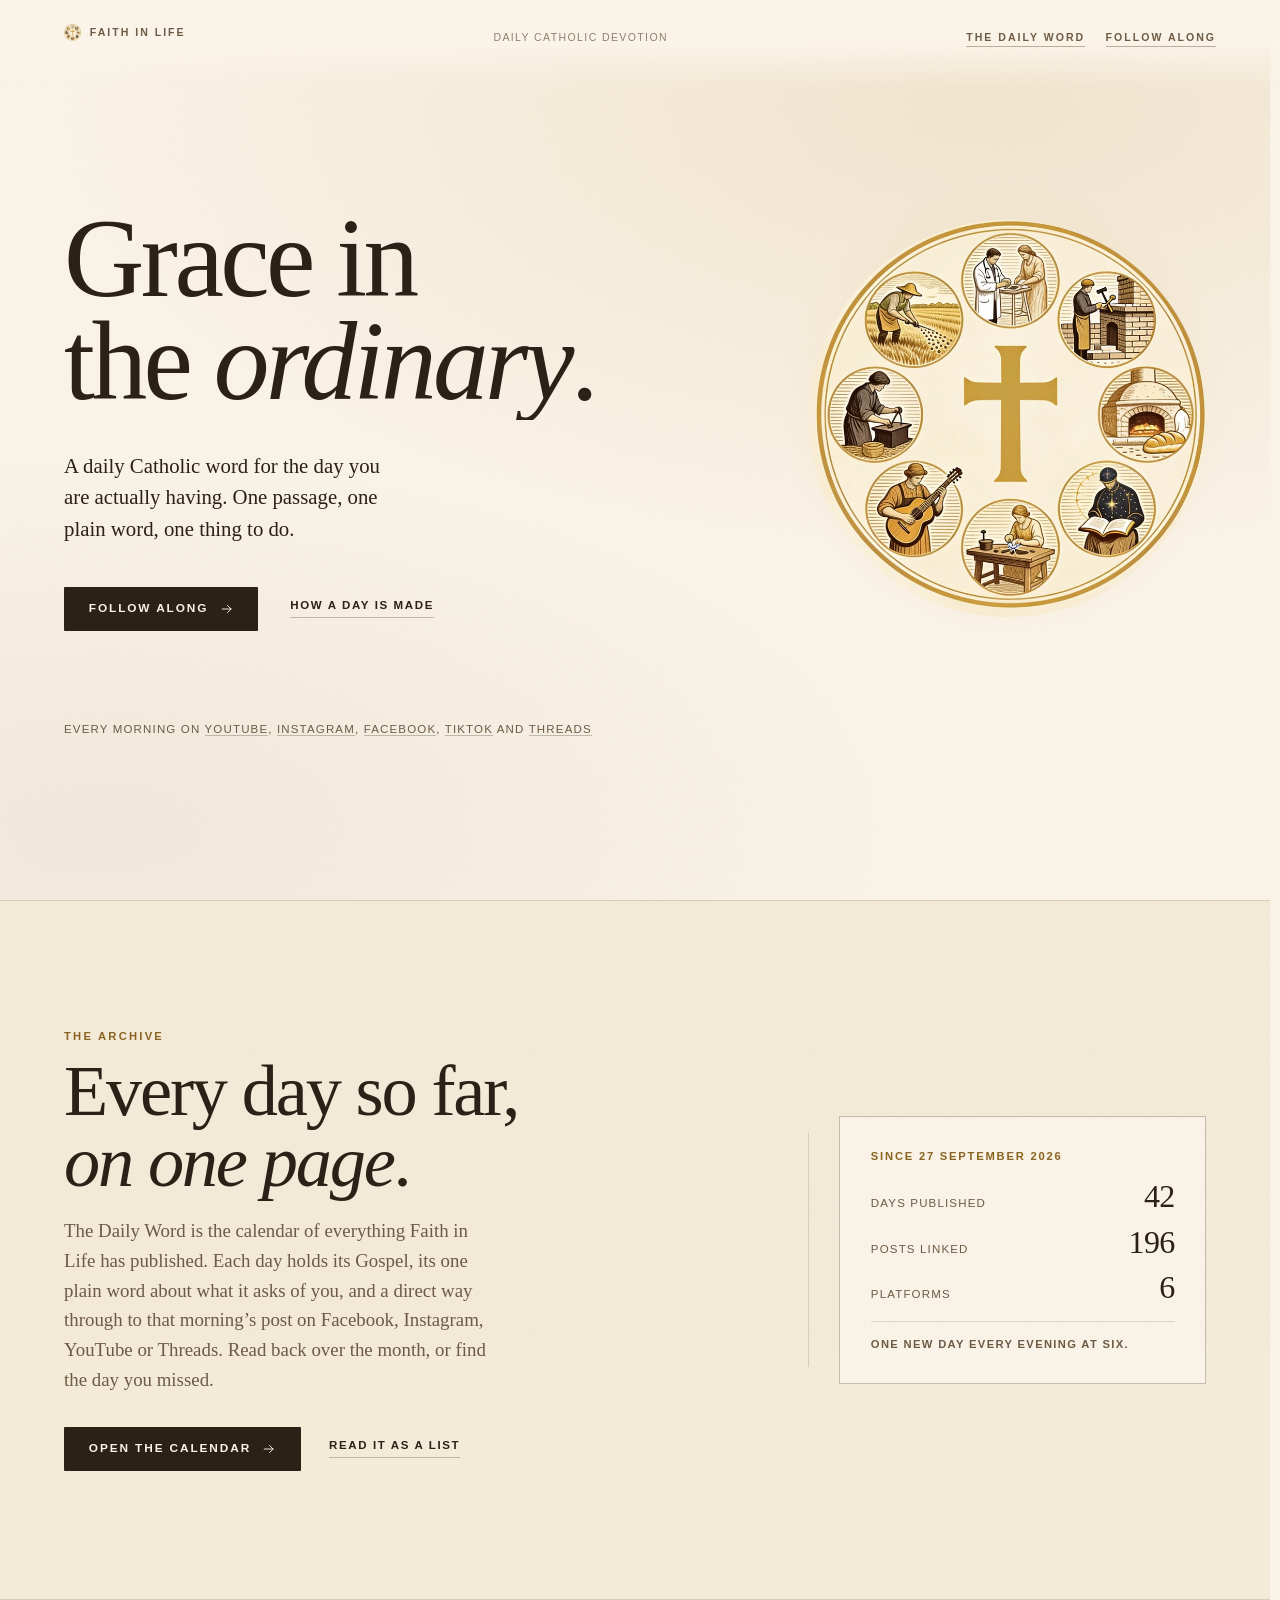
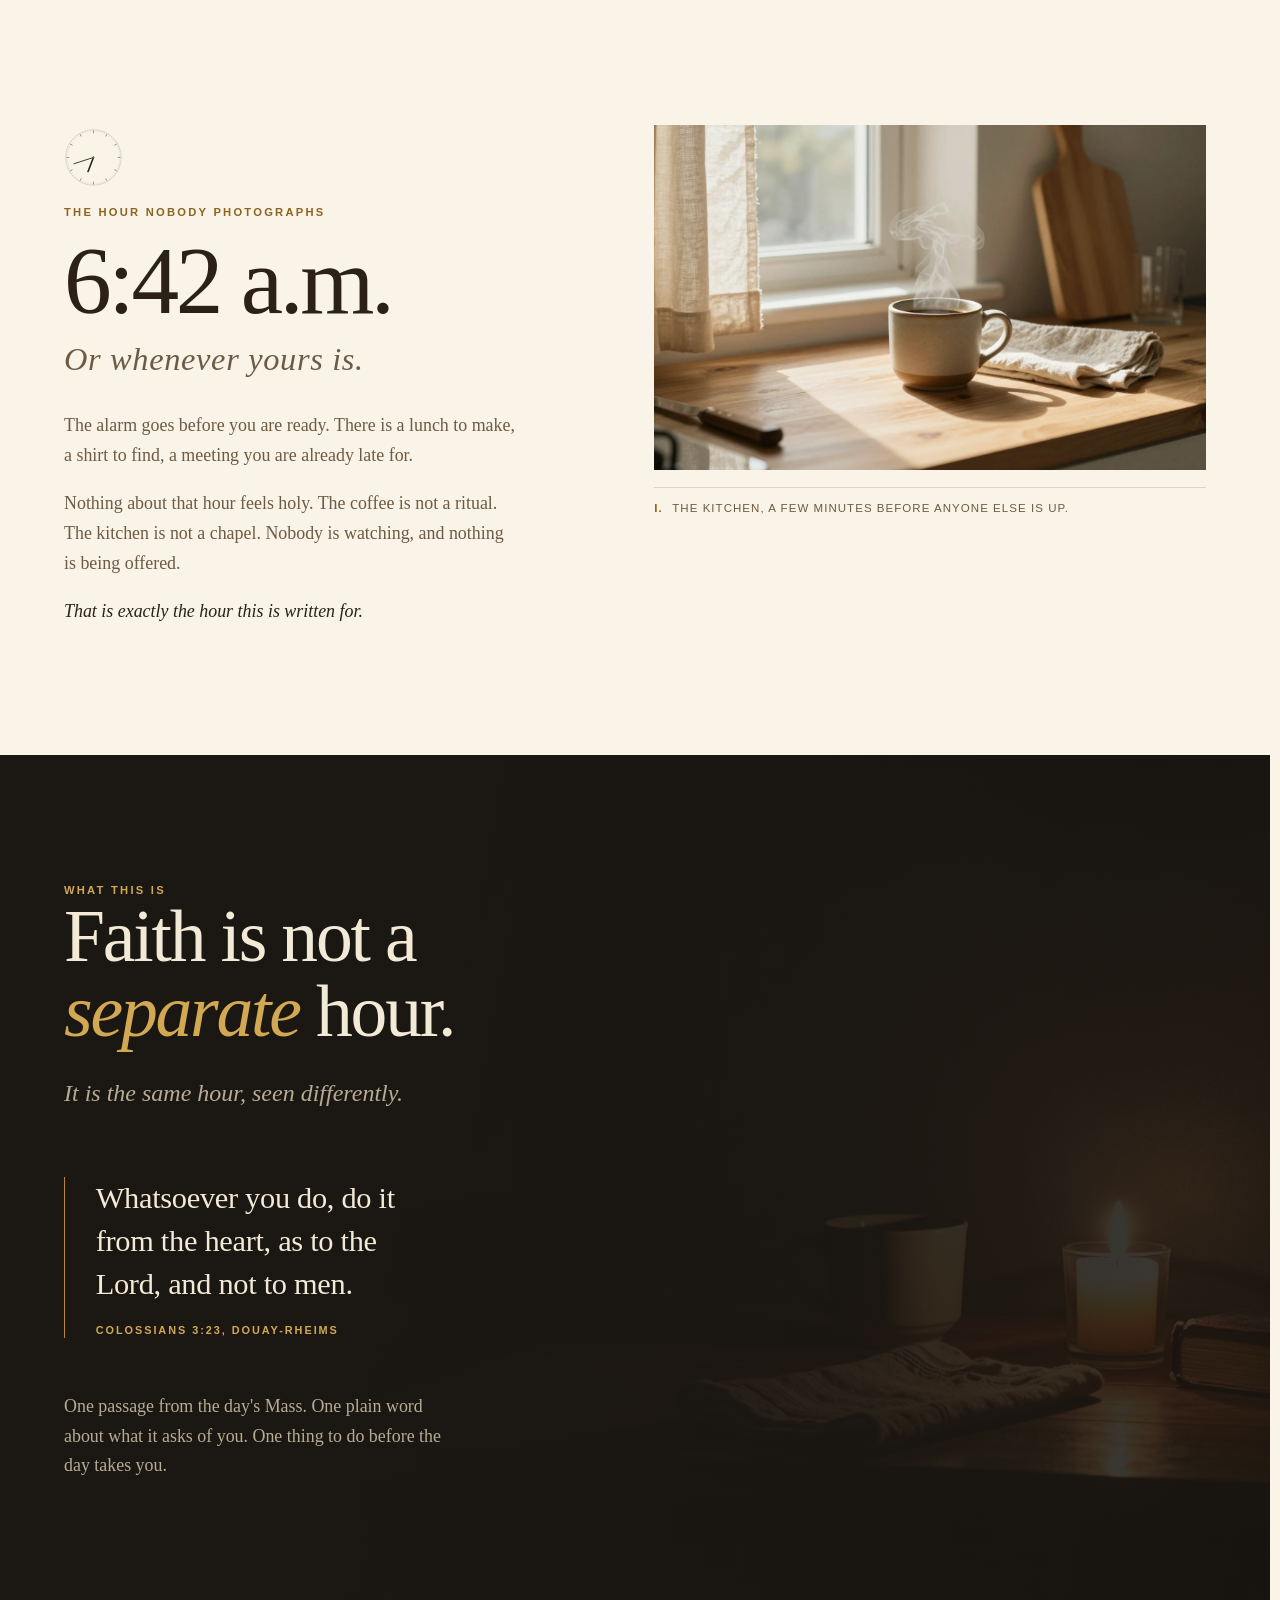
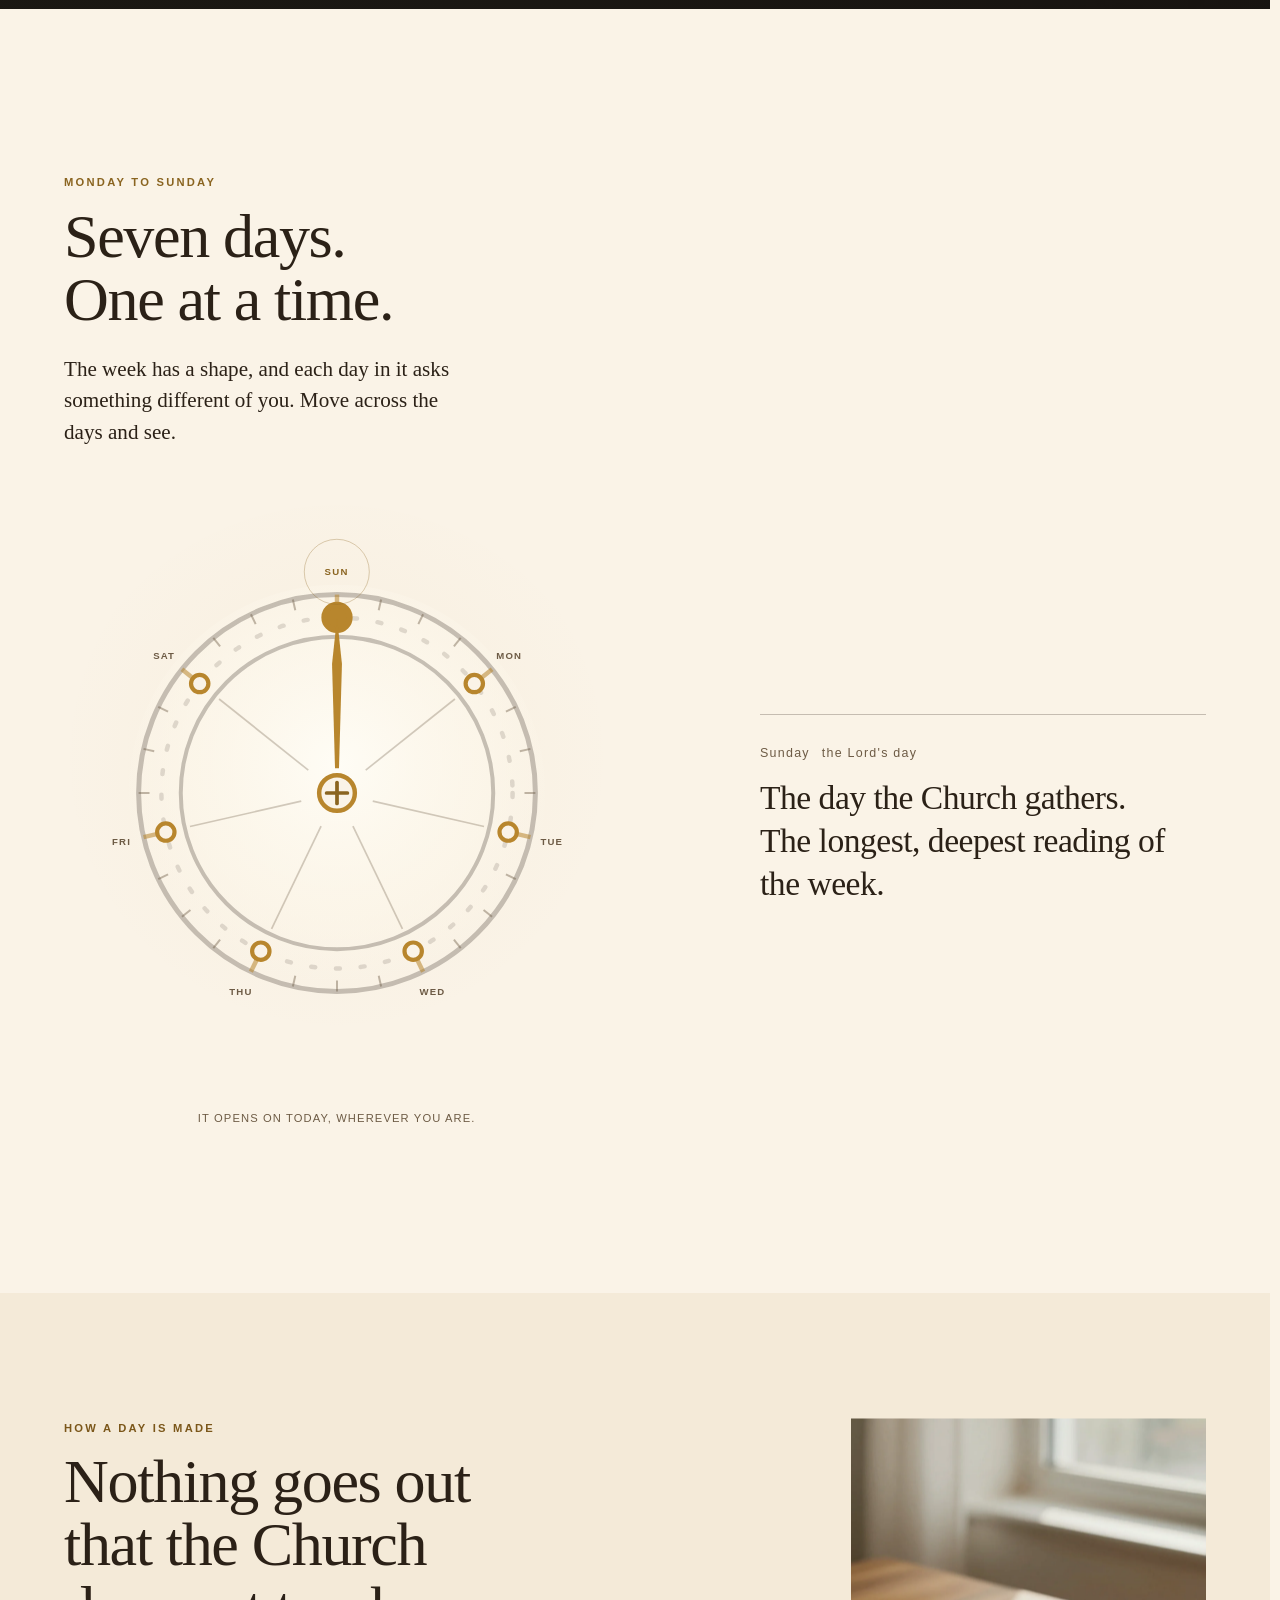
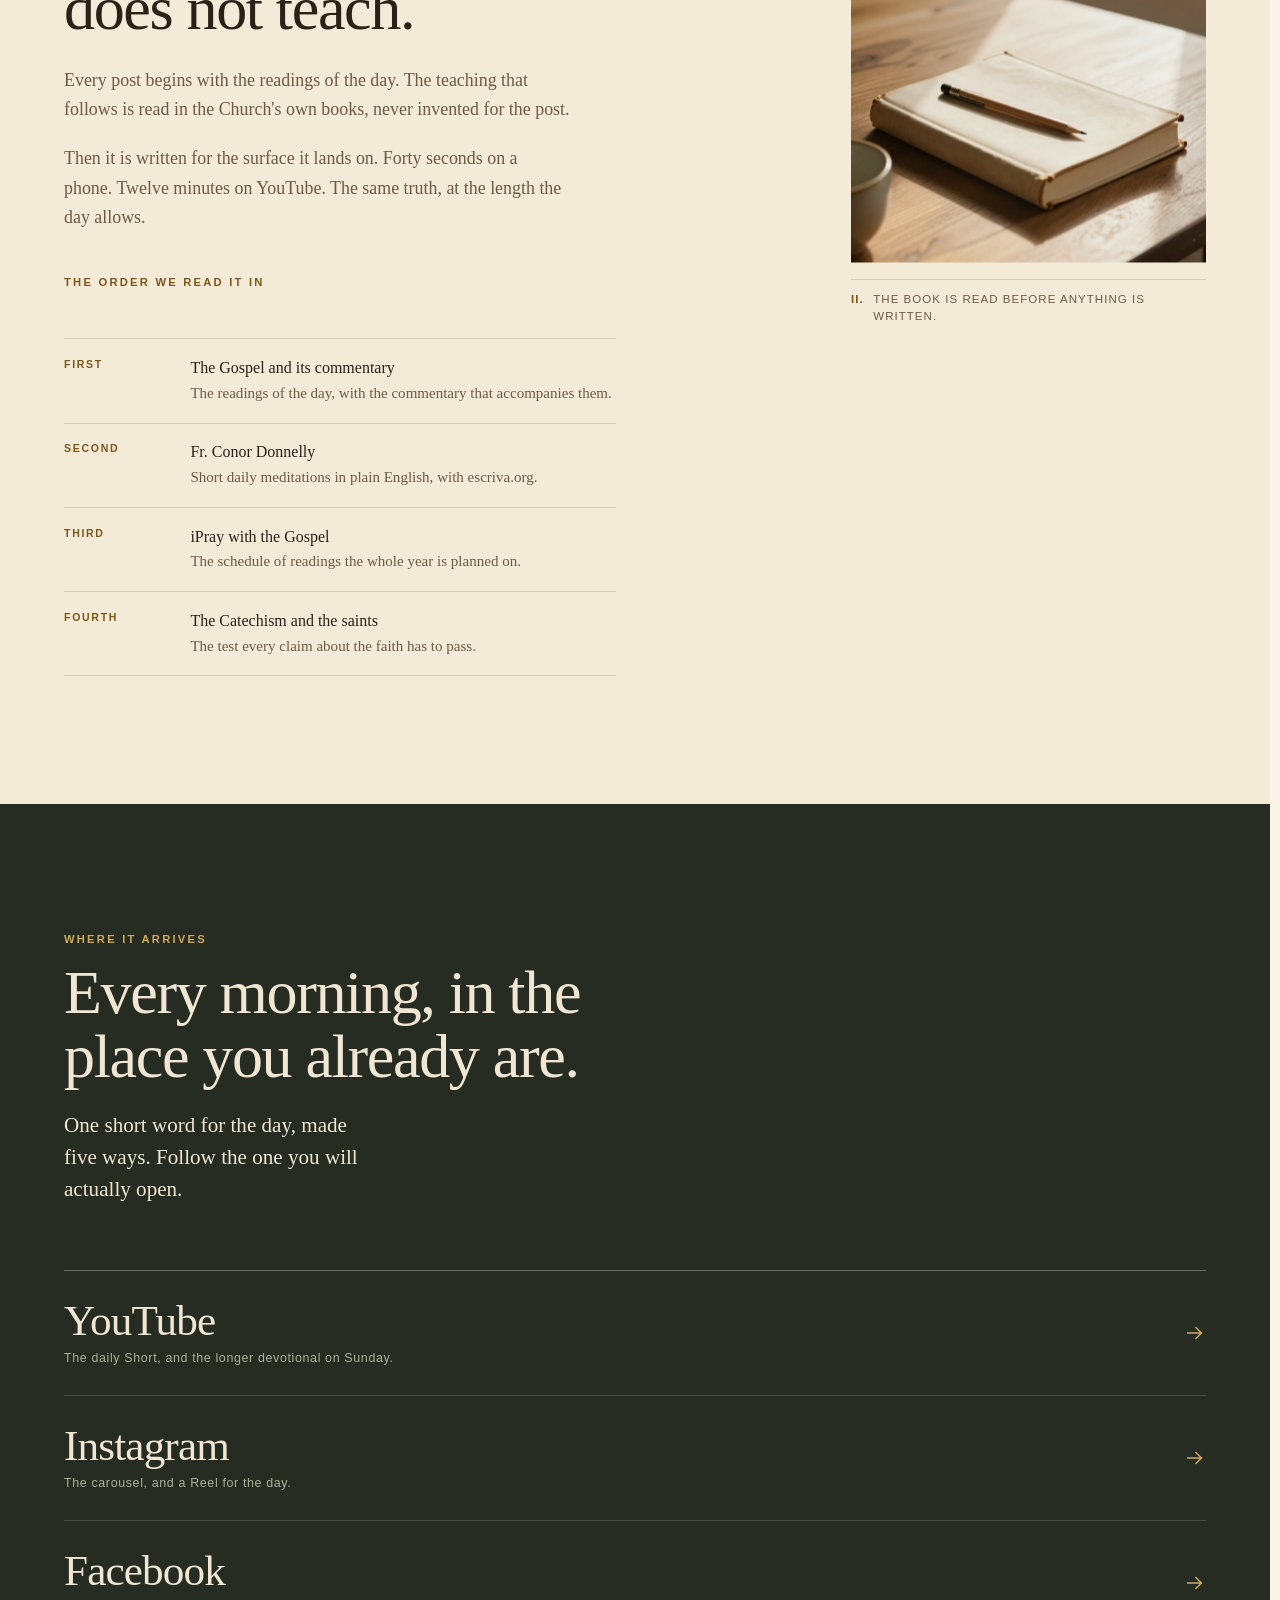
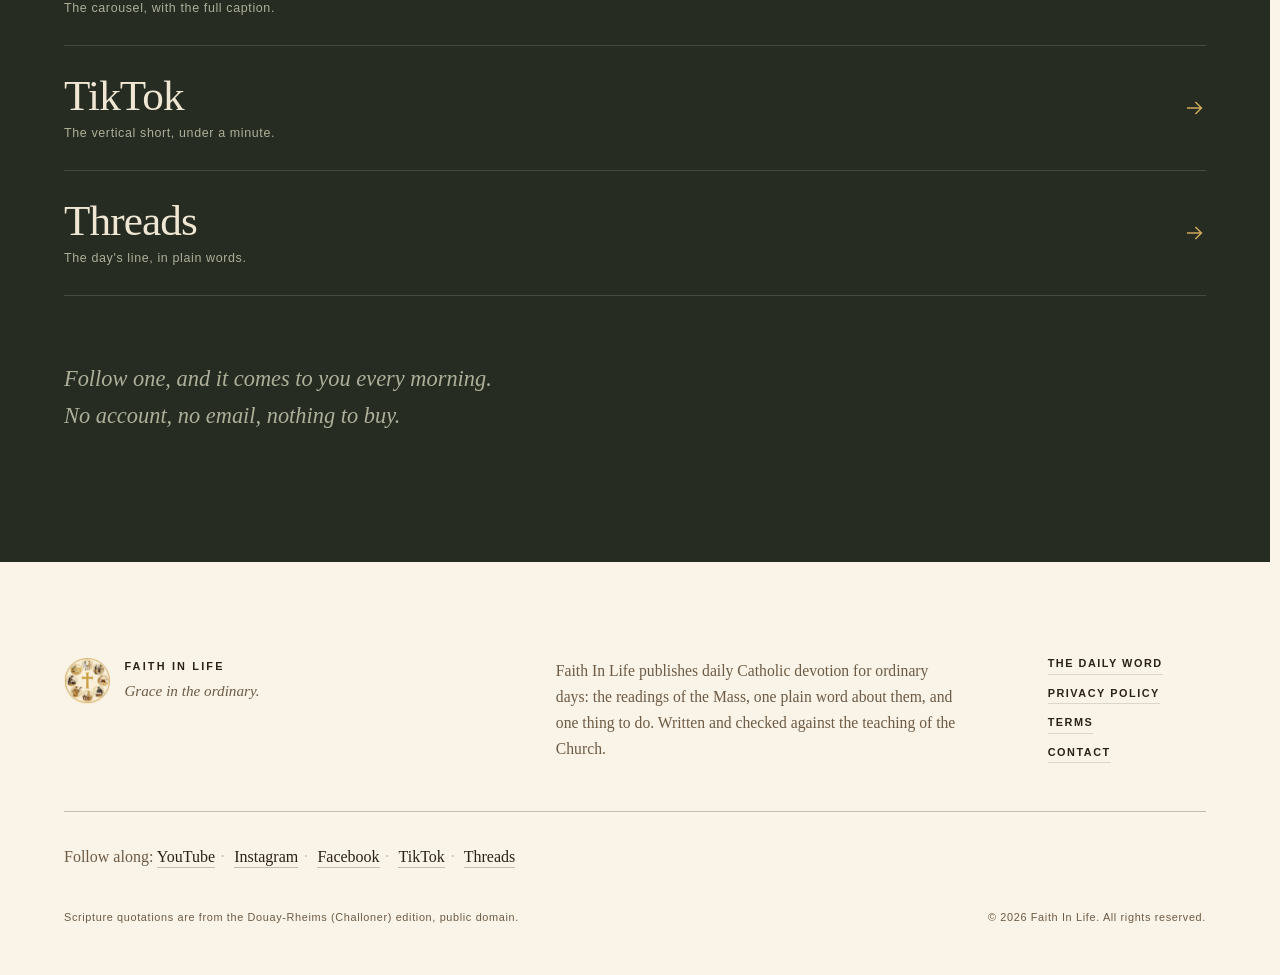
==== commit 99ce8f88: "Remove retired In Conversation with God source from the reading order" ====
--- a/index.html
+++ b/index.html
@@ -130,8 +130,8 @@
         <aside class="arch-band__card" aria-label="The Daily Word at a glance">
           <p class="arch-band__cardtop">Since 27 September 2026</p>
           <dl class="arch-band__stats">
-            <div><dt>Days published</dt><dd data-arch-days>41</dd></div>
-            <div><dt>Posts linked</dt><dd data-arch-posts>189</dd></div>
+            <div><dt>Days published</dt><dd data-arch-days>42</dd></div>
+            <div><dt>Posts linked</dt><dd data-arch-posts>196</dd></div>
             <div><dt>Platforms</dt><dd>6</dd></div>
           </dl>
           <p class="arch-band__cardfoot">One new day every evening at six.</p>
@@ -296,18 +296,14 @@
             </li>
             <li>
               <span class="ord">Second</span>
-              <span class="what"><b>In Conversation with God</b><span>Francis Fernández. The meditation that shapes the day's reflection.</span></span>
+              <span class="what"><b>Fr. Conor Donnelly</b><span>Short daily meditations in plain English, with escriva.org.</span></span>
             </li>
             <li>
               <span class="ord">Third</span>
-              <span class="what"><b>Fr. Conor Donnelly</b><span>Short daily meditations in plain English, with escriva.org.</span></span>
+              <span class="what"><b>iPray with the Gospel</b><span>The schedule of readings the whole year is planned on.</span></span>
             </li>
             <li>
               <span class="ord">Fourth</span>
-              <span class="what"><b>iPray with the Gospel</b><span>The schedule of readings the whole year is planned on.</span></span>
-            </li>
-            <li>
-              <span class="ord">Fifth</span>
               <span class="what"><b>The Catechism and the saints</b><span>The test every claim about the faith has to pass.</span></span>
             </li>
           </ol>
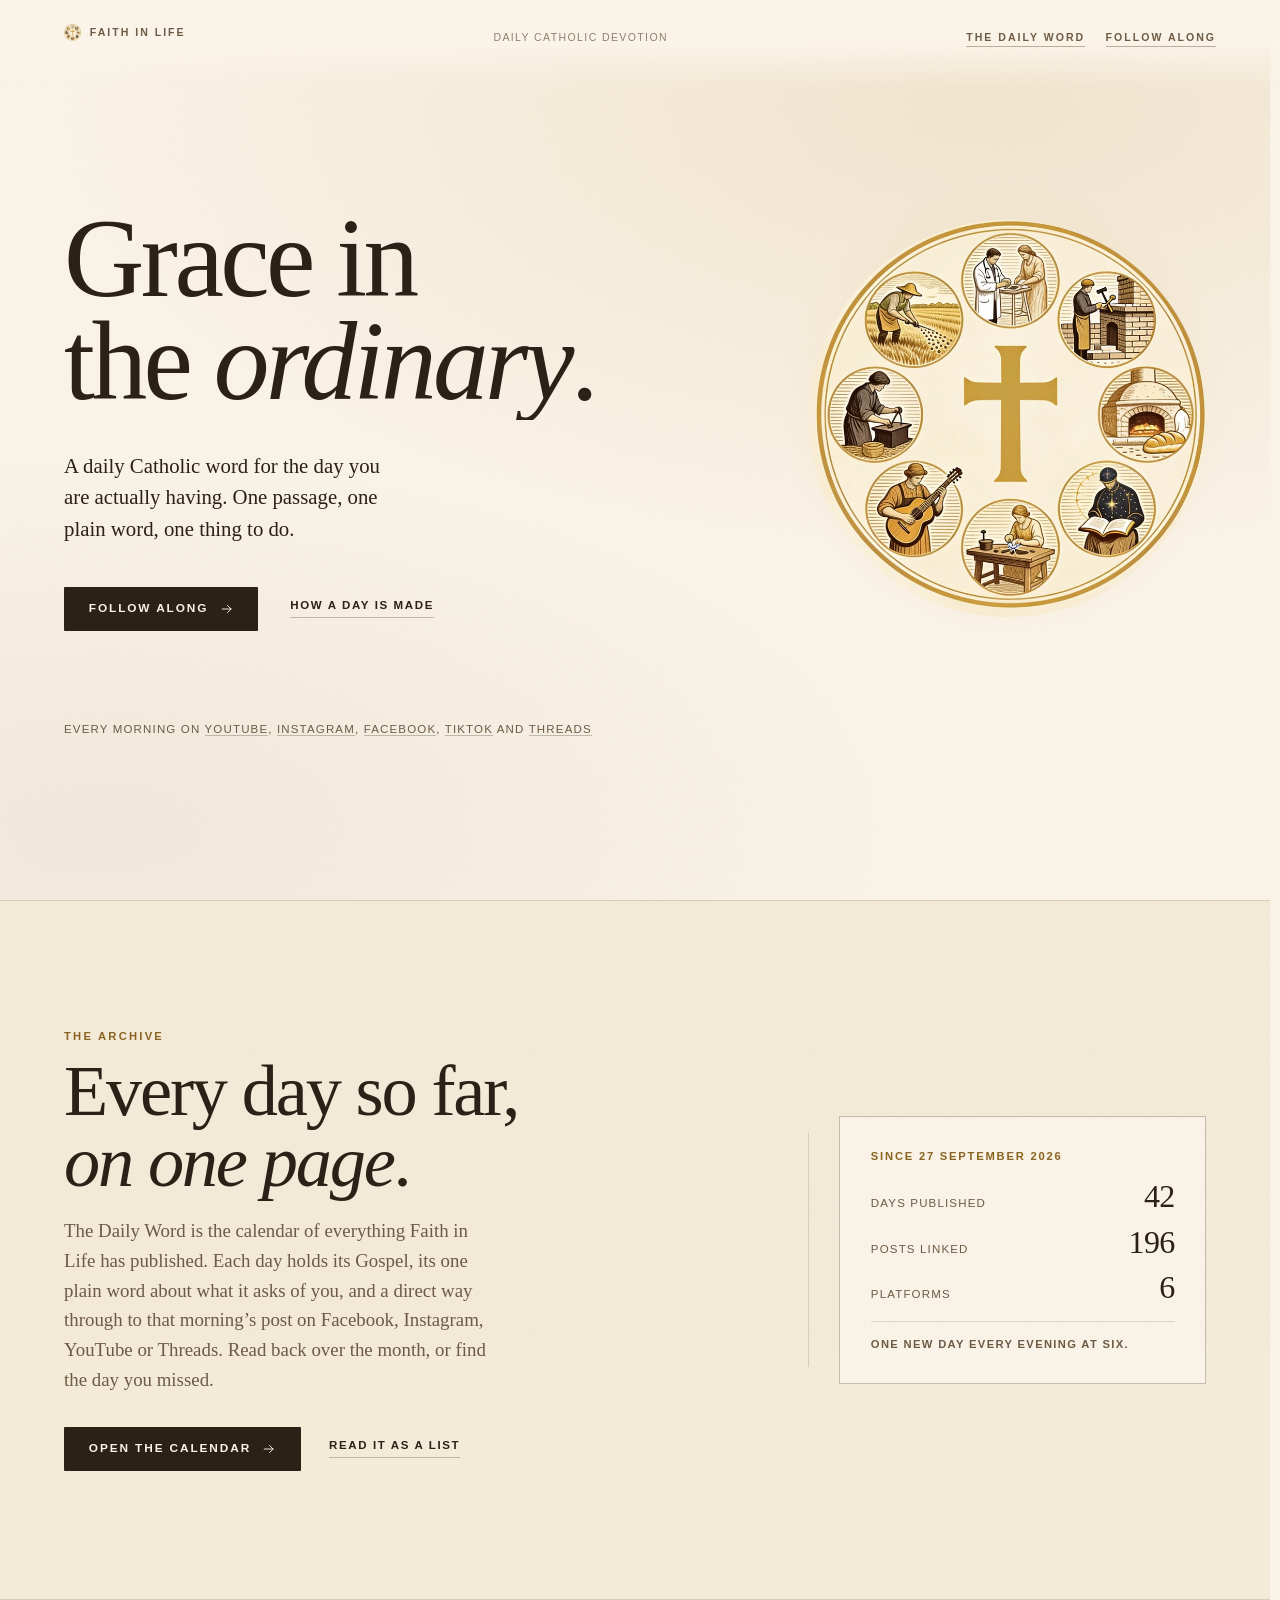
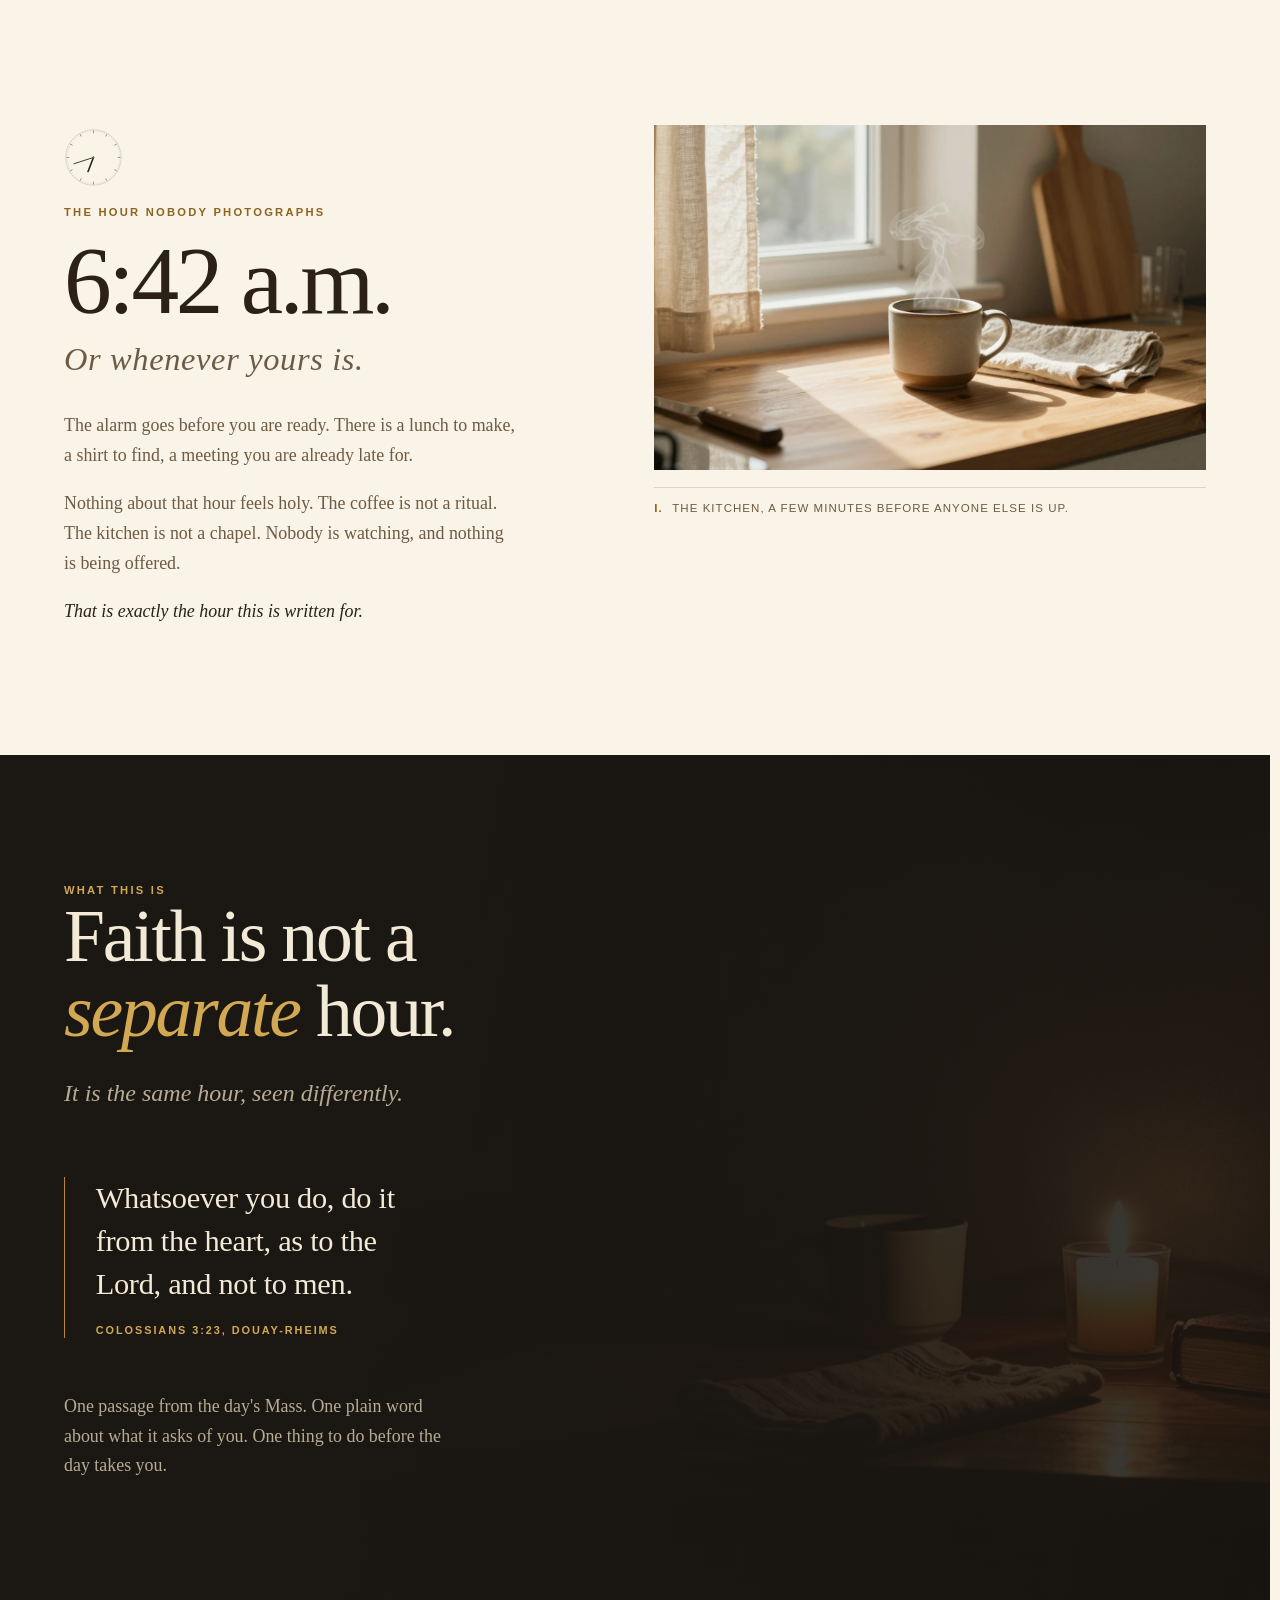
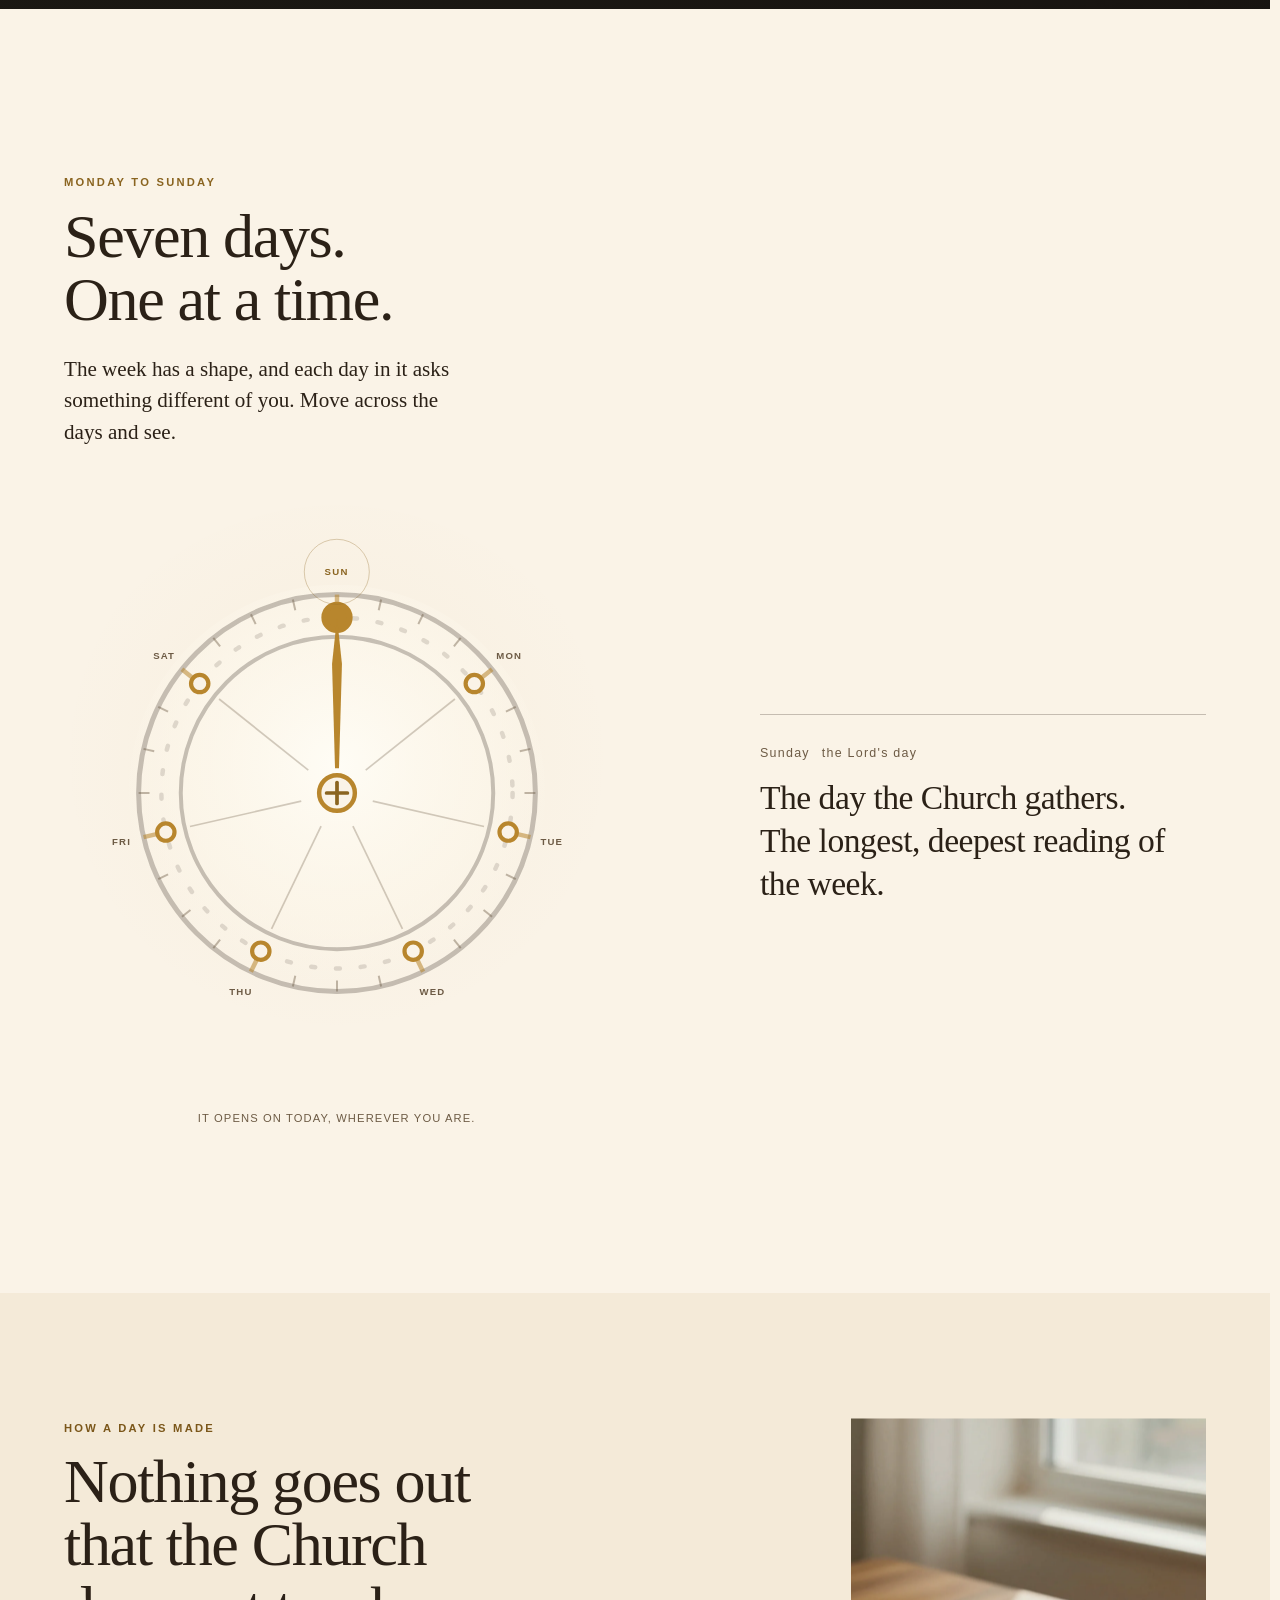
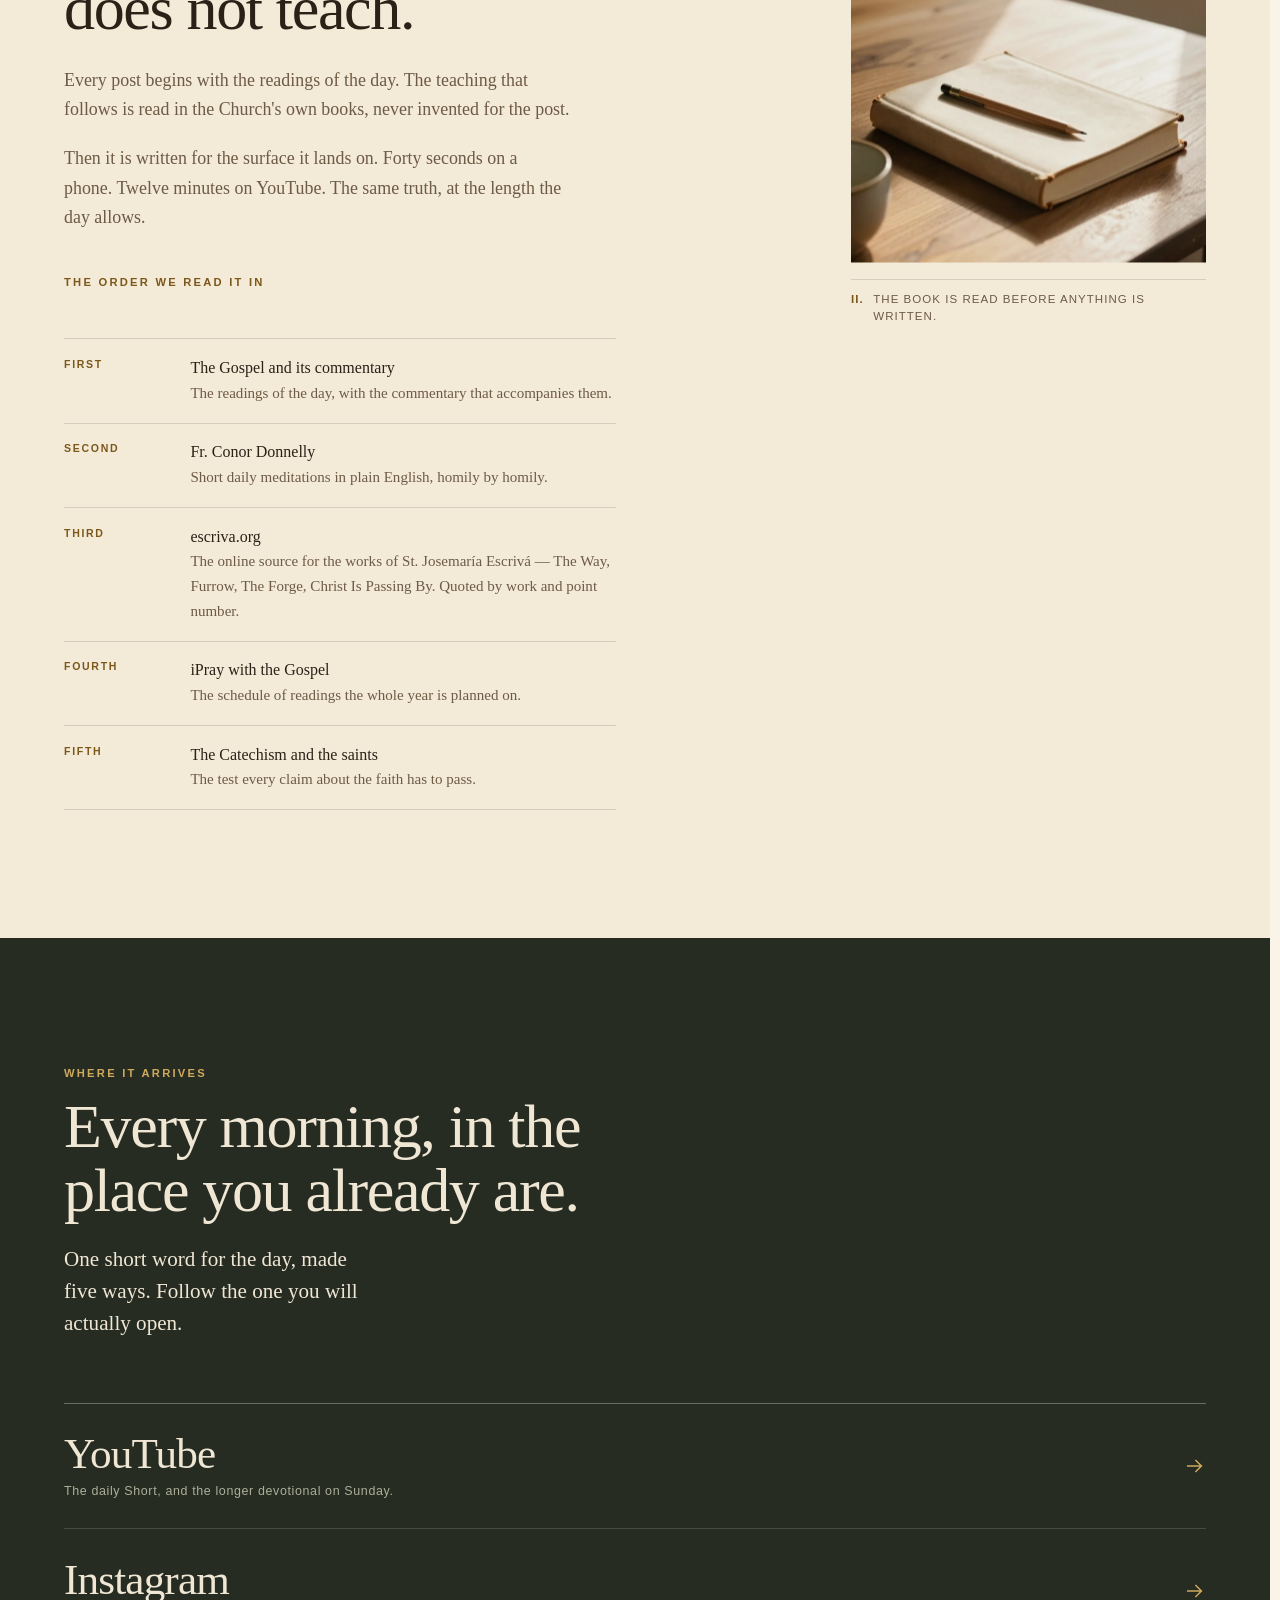
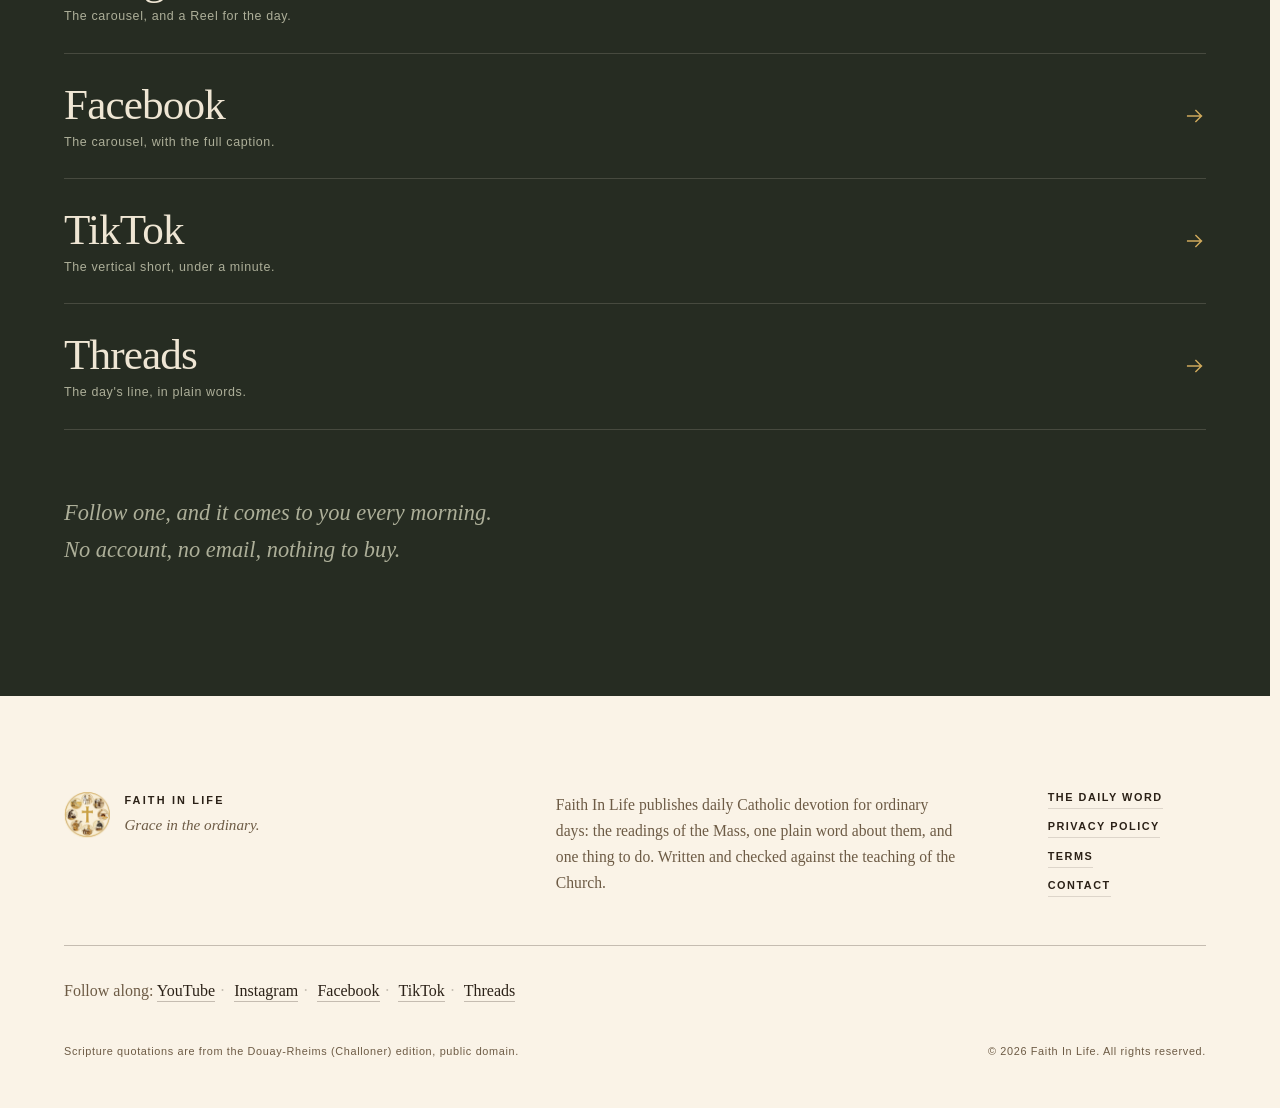
==== commit 8321f0d6: "List escriva.org as its own source in the reading order" ====
--- a/index.html
+++ b/index.html
@@ -296,14 +296,18 @@
             </li>
             <li>
               <span class="ord">Second</span>
-              <span class="what"><b>Fr. Conor Donnelly</b><span>Short daily meditations in plain English, with escriva.org.</span></span>
+              <span class="what"><b>Fr. Conor Donnelly</b><span>Short daily meditations in plain English, homily by homily.</span></span>
             </li>
             <li>
               <span class="ord">Third</span>
+              <span class="what"><b>escriva.org</b><span>The online source for the works of St. Josemaría Escrivá — The Way, Furrow, The Forge, Christ Is Passing By. Quoted by work and point number.</span></span>
+            </li>
+            <li>
+              <span class="ord">Fourth</span>
               <span class="what"><b>iPray with the Gospel</b><span>The schedule of readings the whole year is planned on.</span></span>
             </li>
             <li>
-              <span class="ord">Fourth</span>
+              <span class="ord">Fifth</span>
               <span class="what"><b>The Catechism and the saints</b><span>The test every claim about the faith has to pass.</span></span>
             </li>
           </ol>
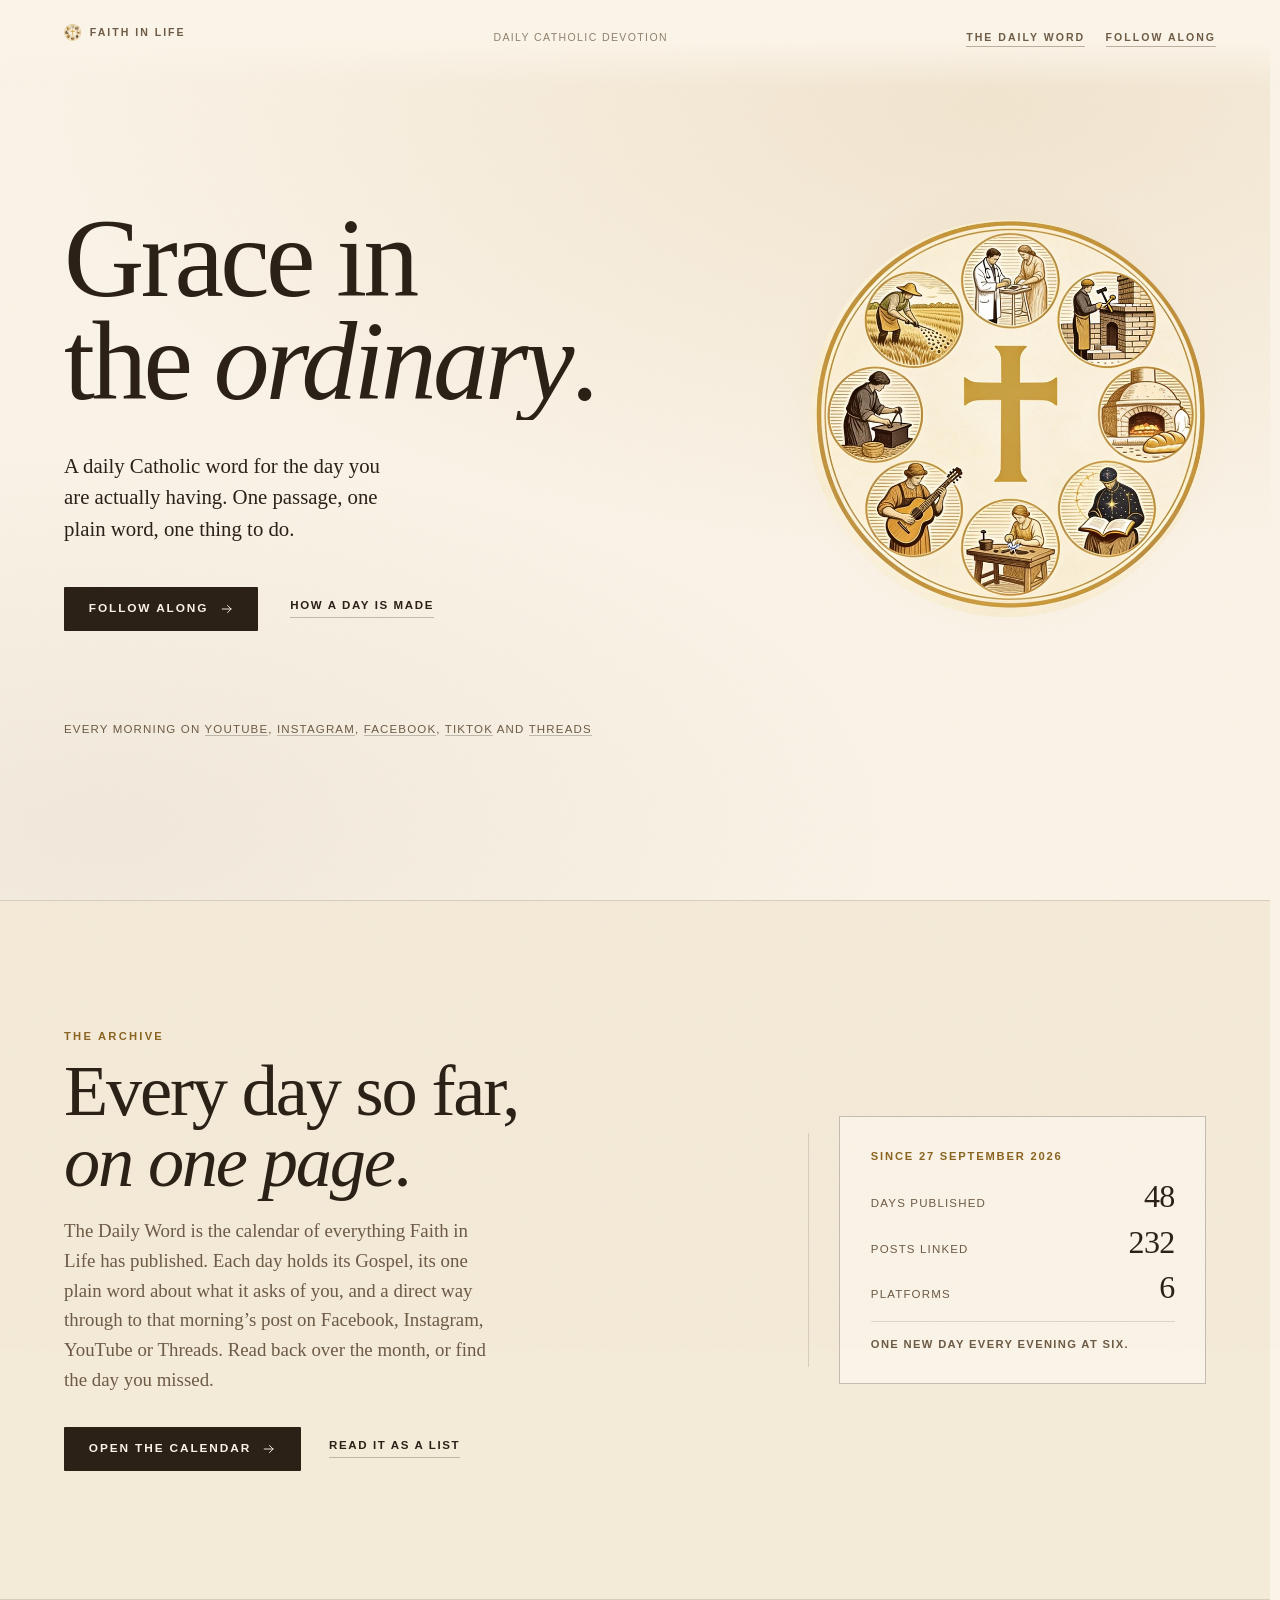
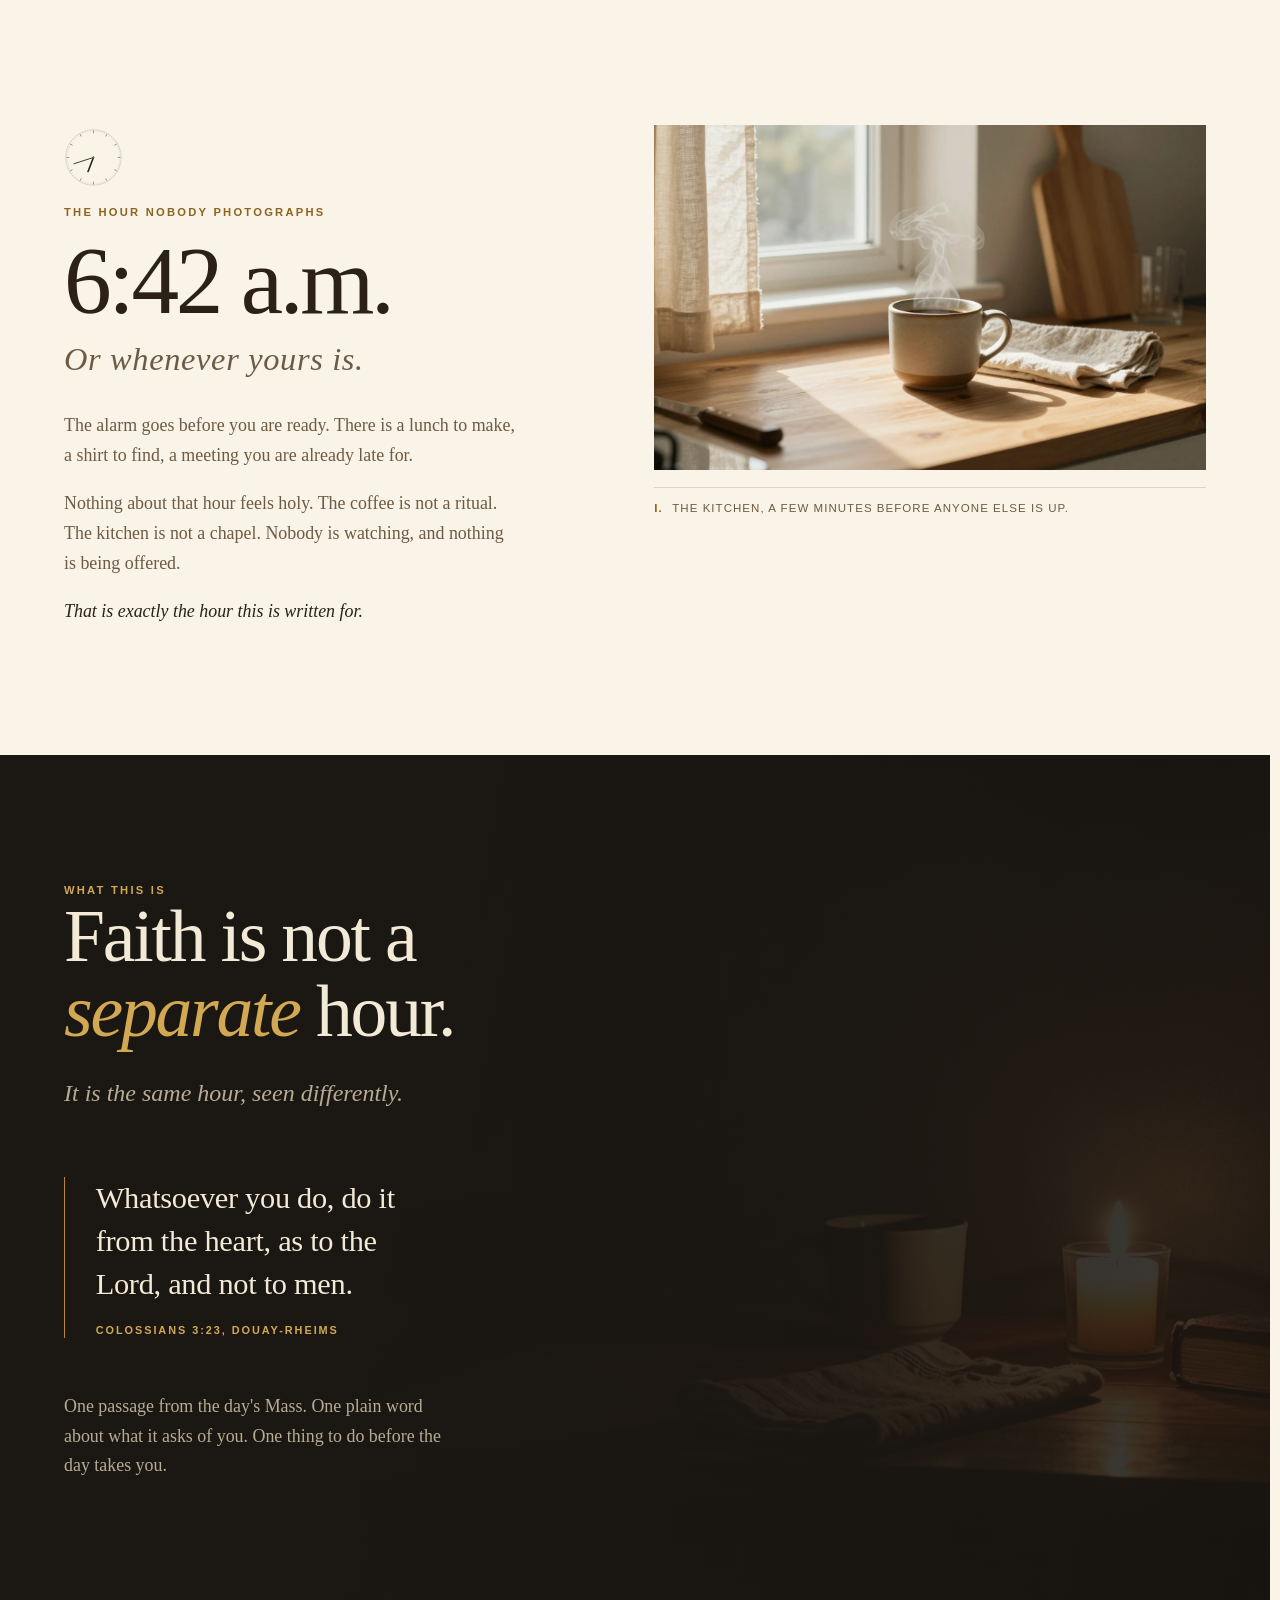
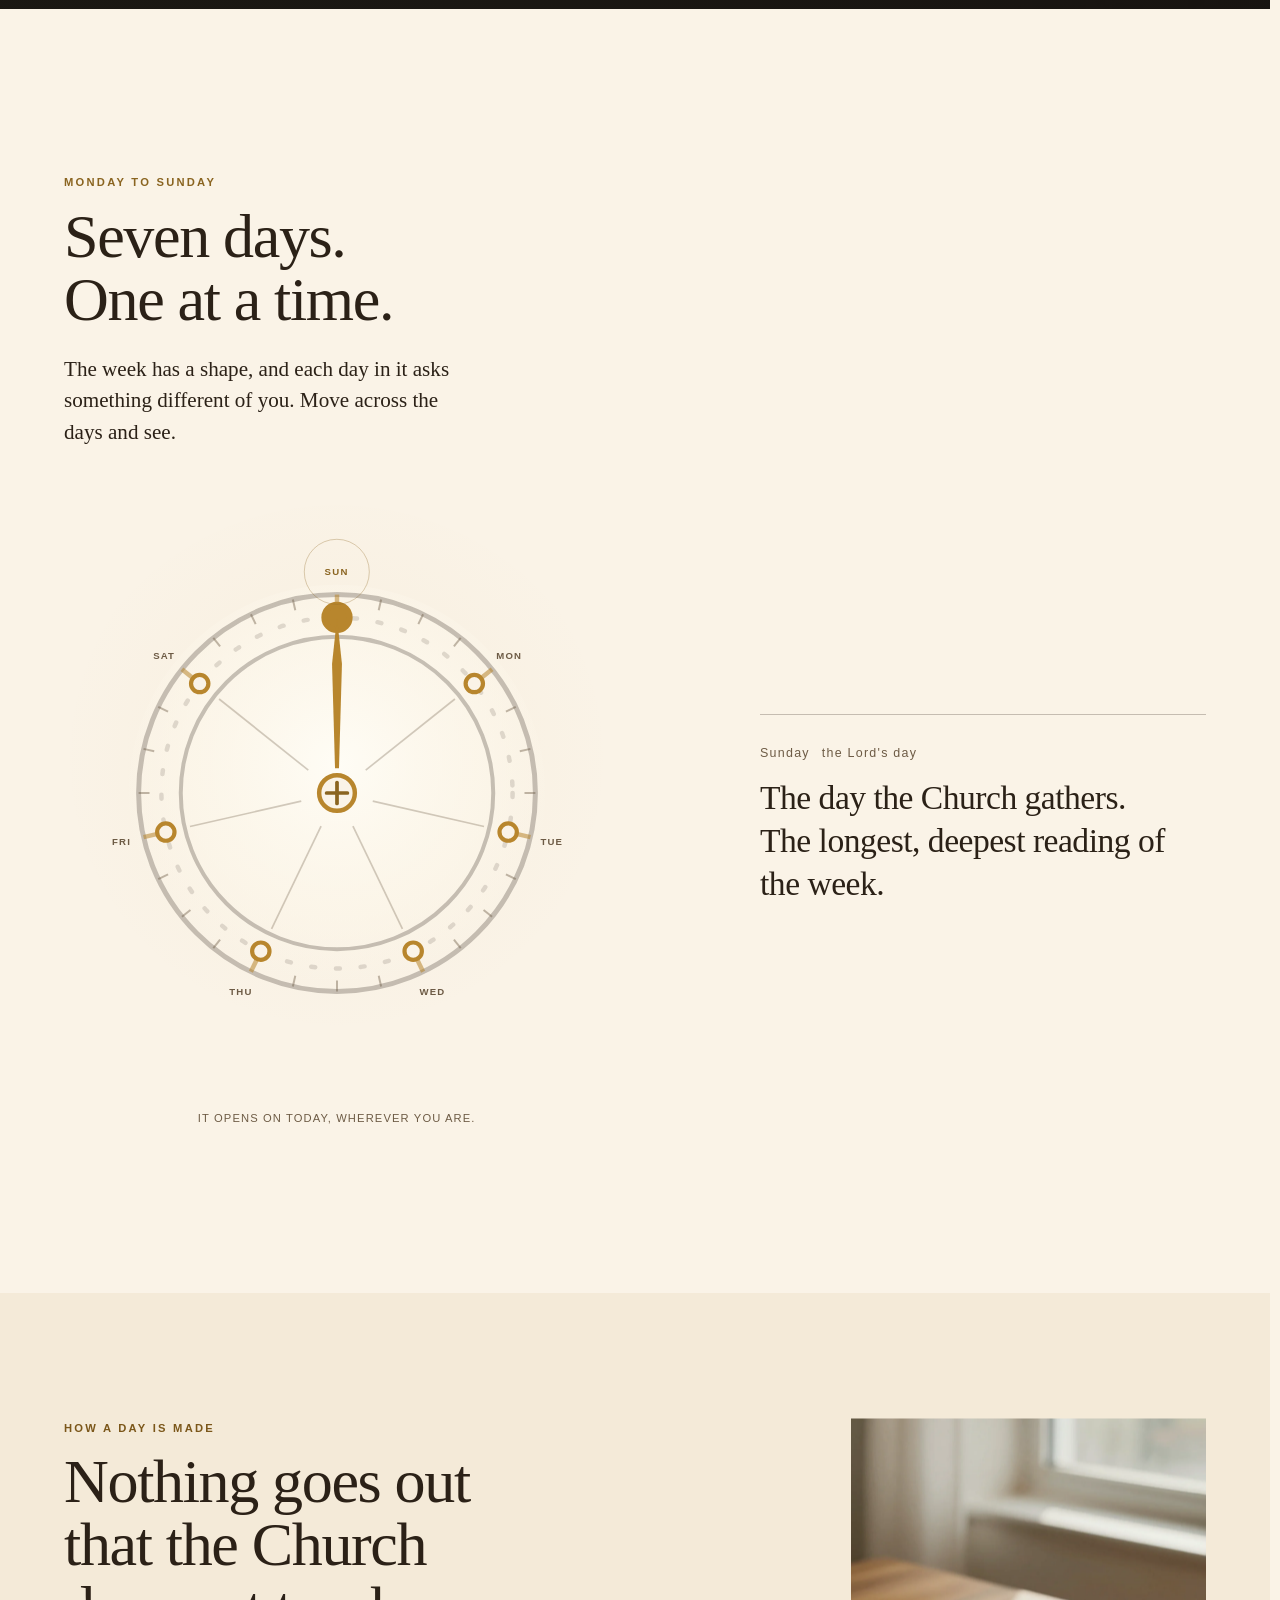
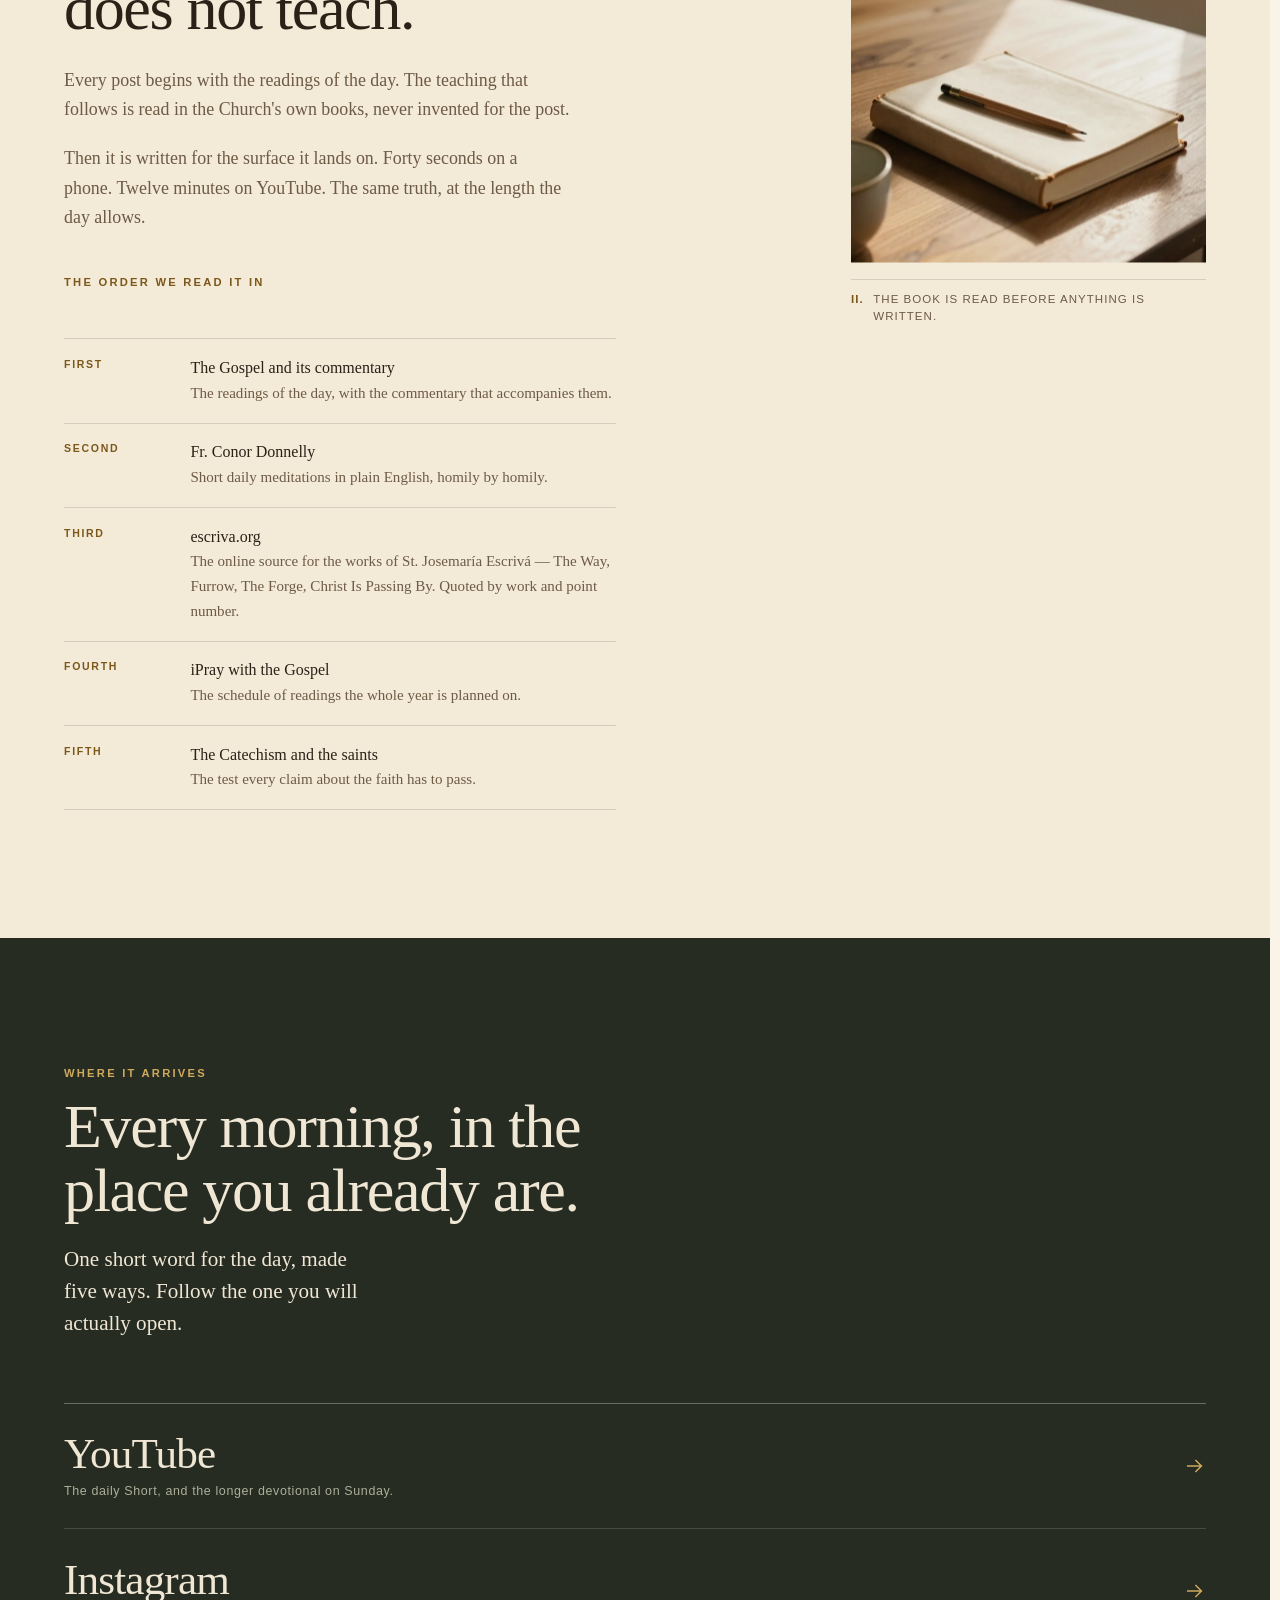
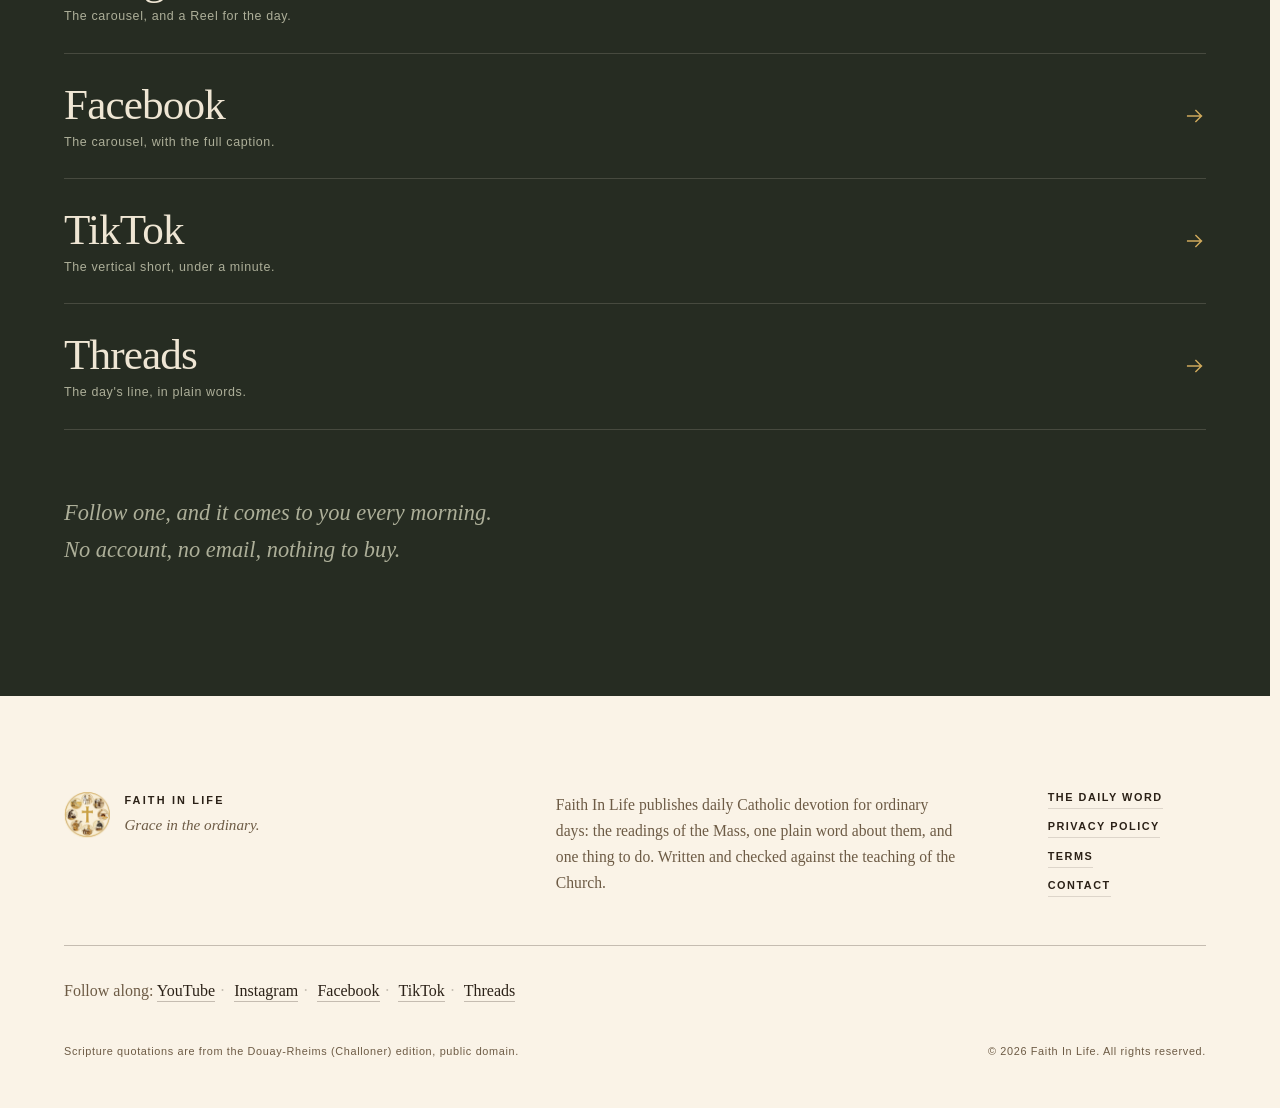
==== commit 820dfafb: "Refresh The Daily Word archive" ====
--- a/index.html
+++ b/index.html
@@ -130,8 +130,8 @@
         <aside class="arch-band__card" aria-label="The Daily Word at a glance">
           <p class="arch-band__cardtop">Since 27 September 2026</p>
           <dl class="arch-band__stats">
-            <div><dt>Days published</dt><dd data-arch-days>42</dd></div>
-            <div><dt>Posts linked</dt><dd data-arch-posts>196</dd></div>
+            <div><dt>Days published</dt><dd data-arch-days>48</dd></div>
+            <div><dt>Posts linked</dt><dd data-arch-posts>232</dd></div>
             <div><dt>Platforms</dt><dd>6</dd></div>
           </dl>
           <p class="arch-band__cardfoot">One new day every evening at six.</p>
